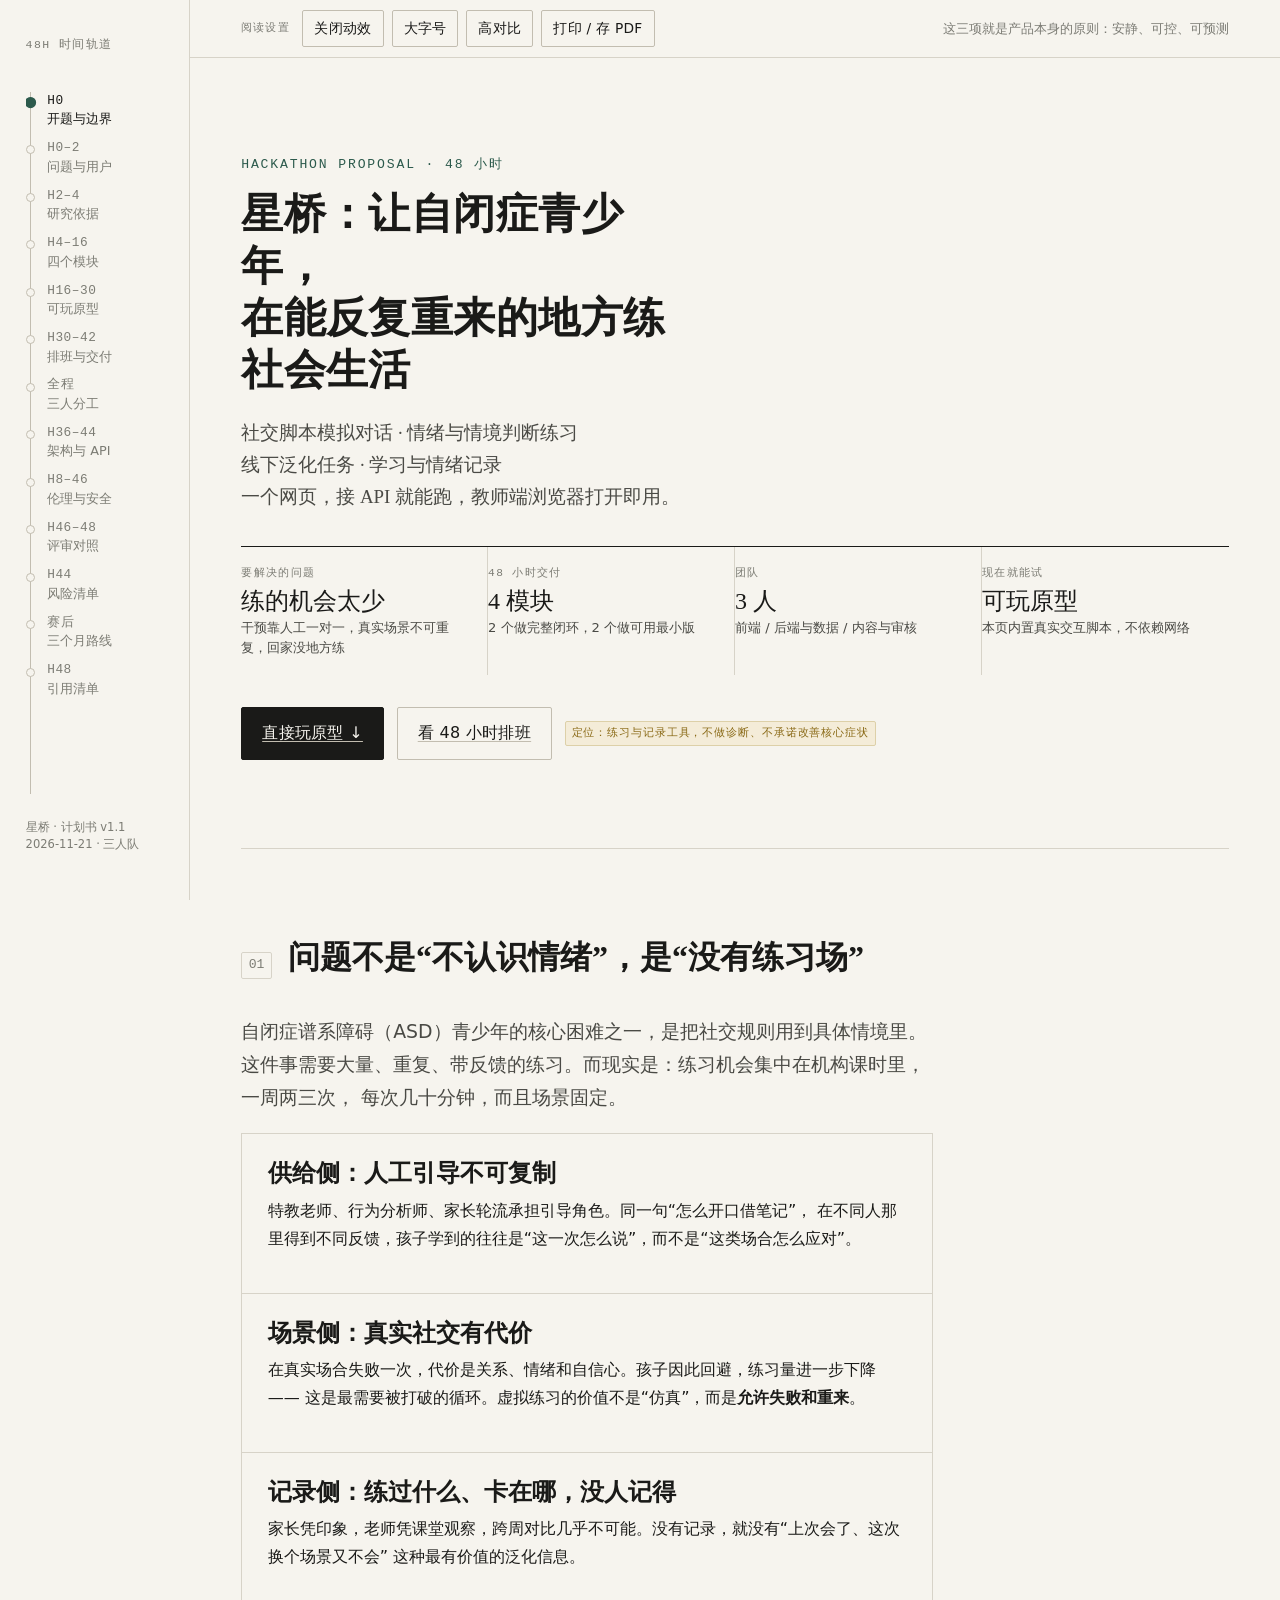
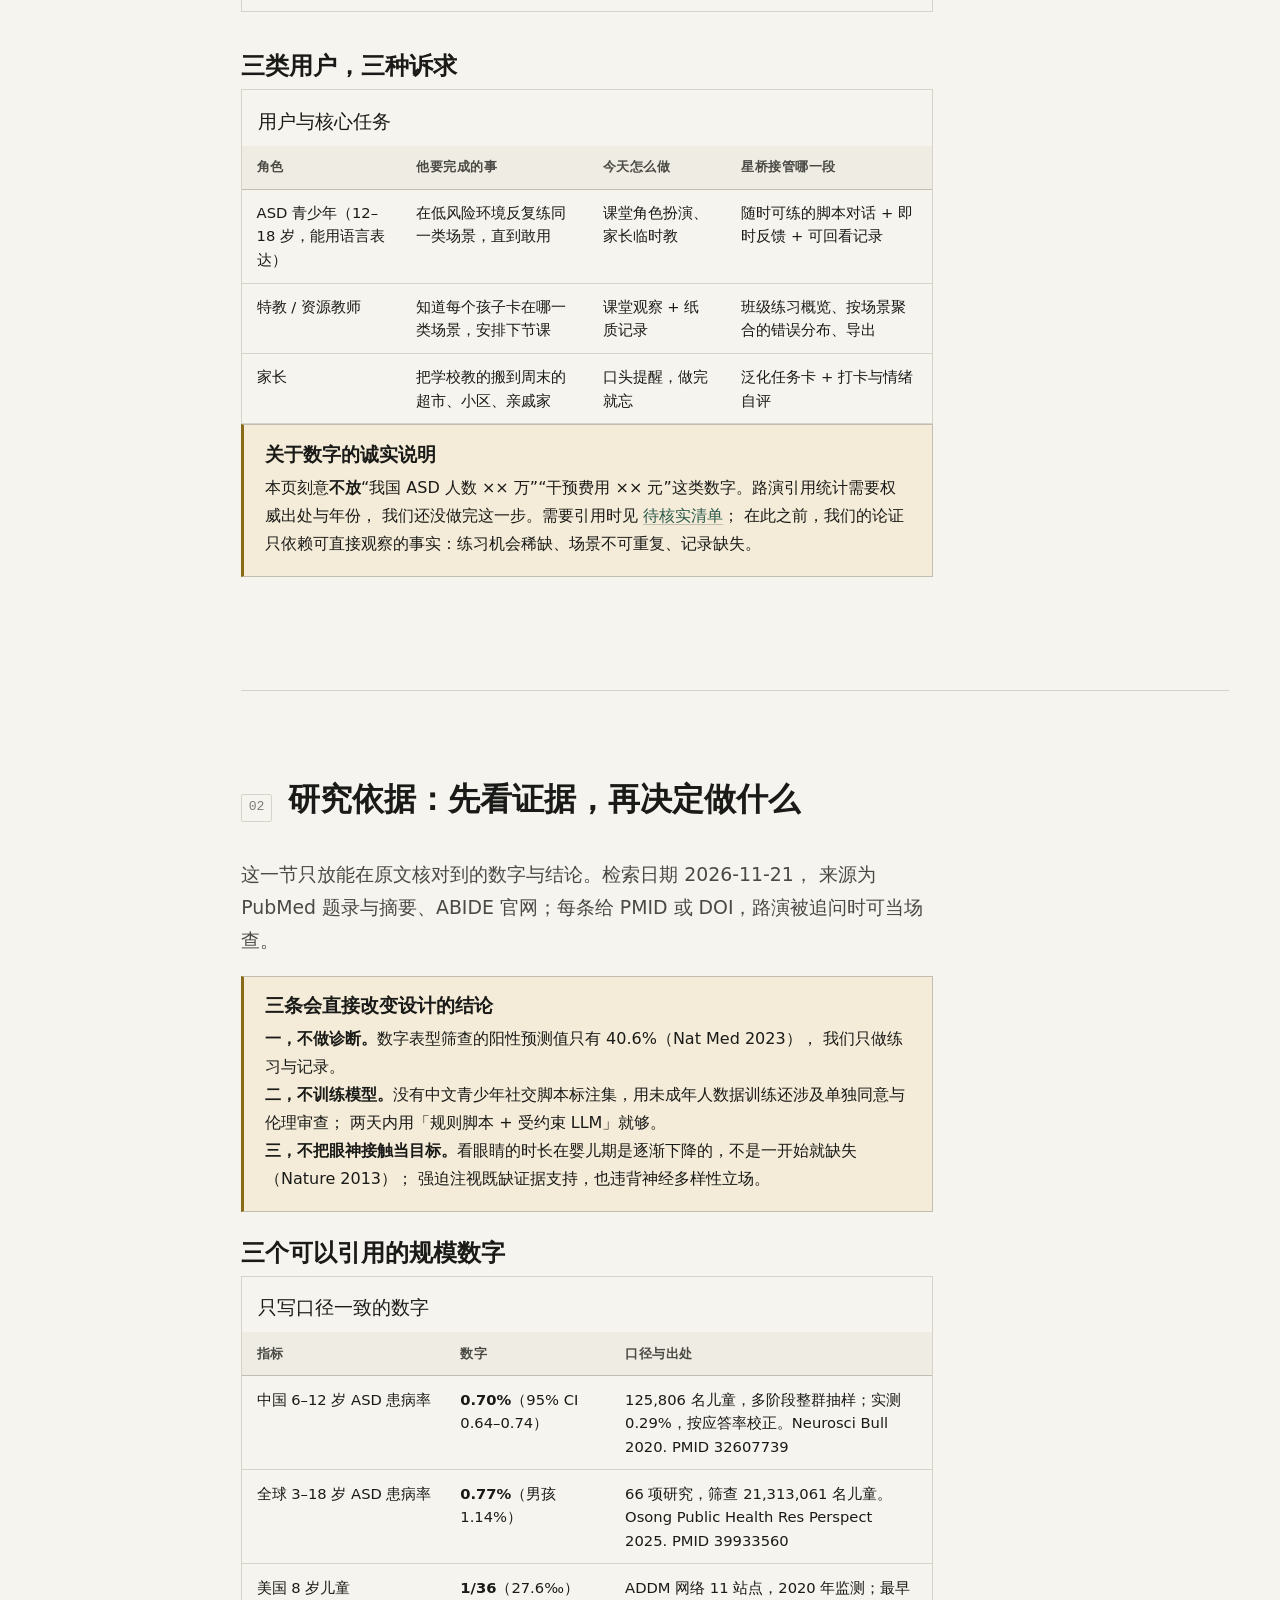
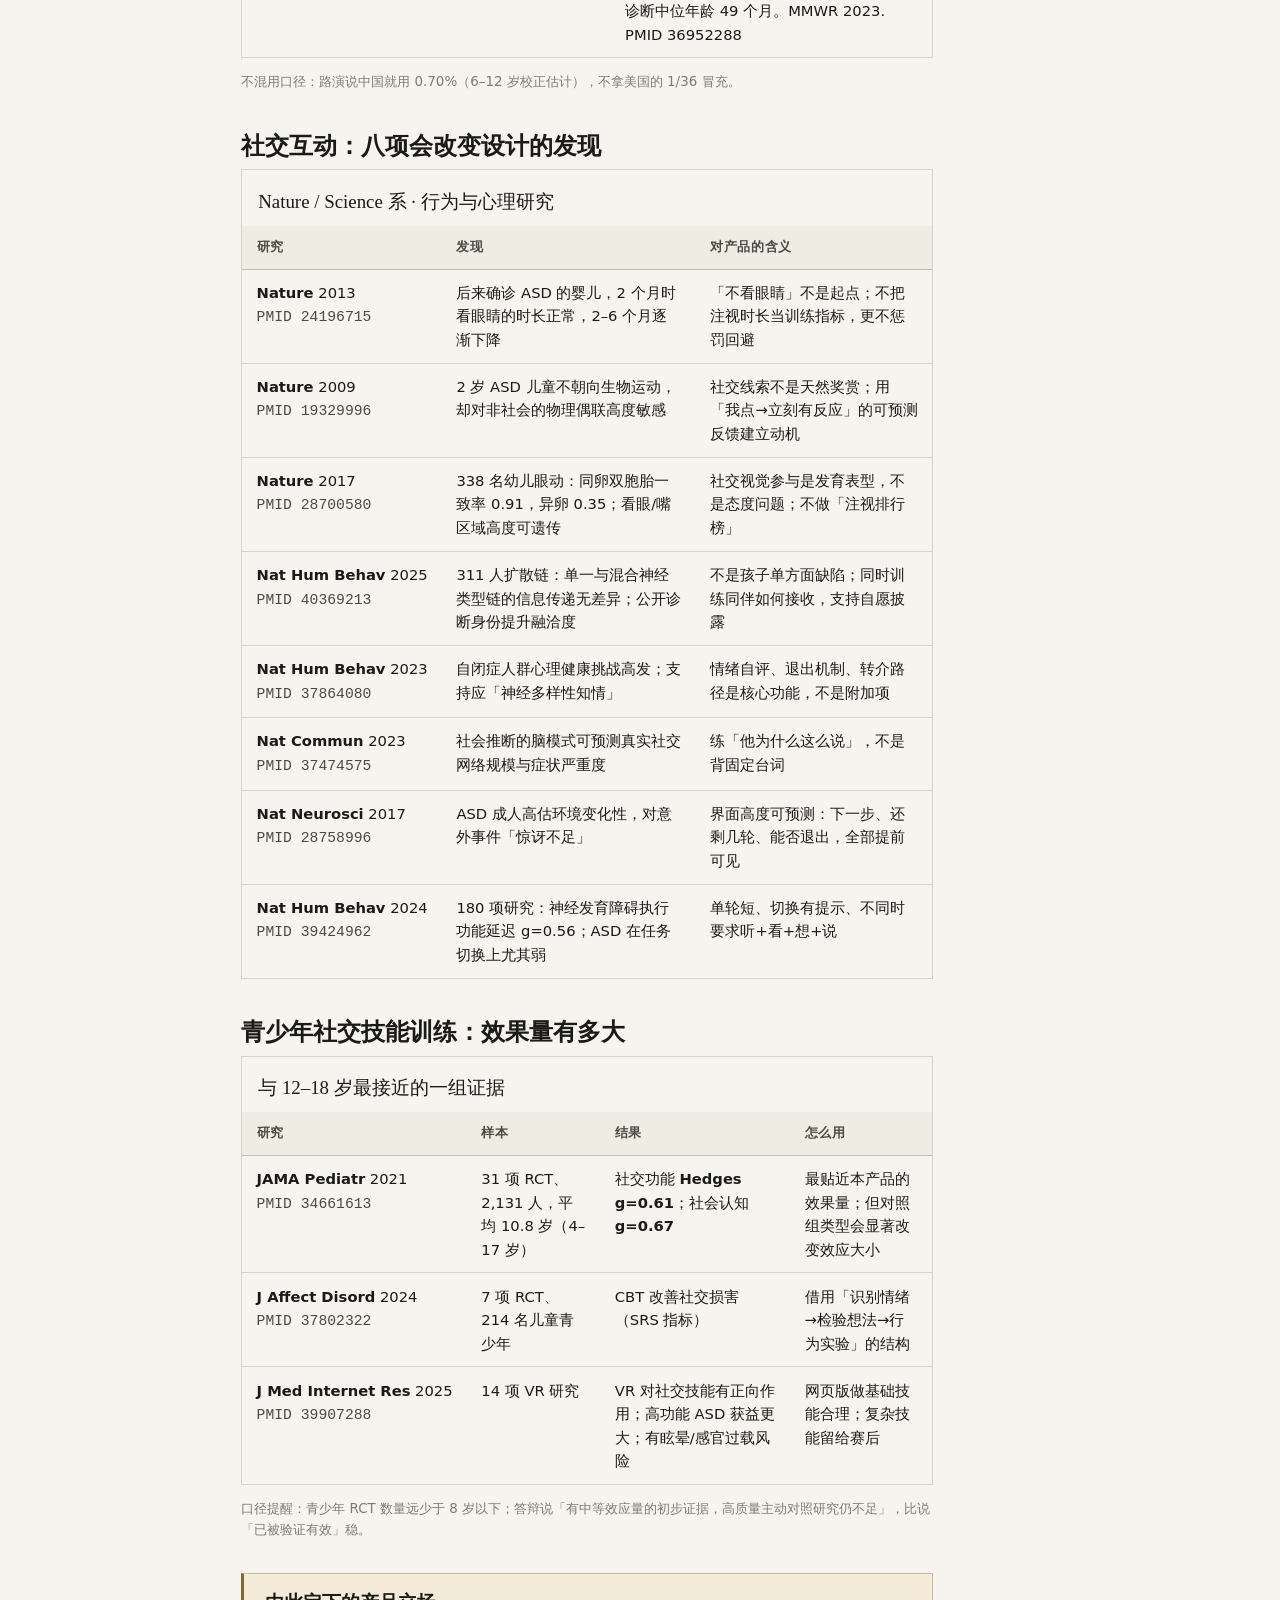
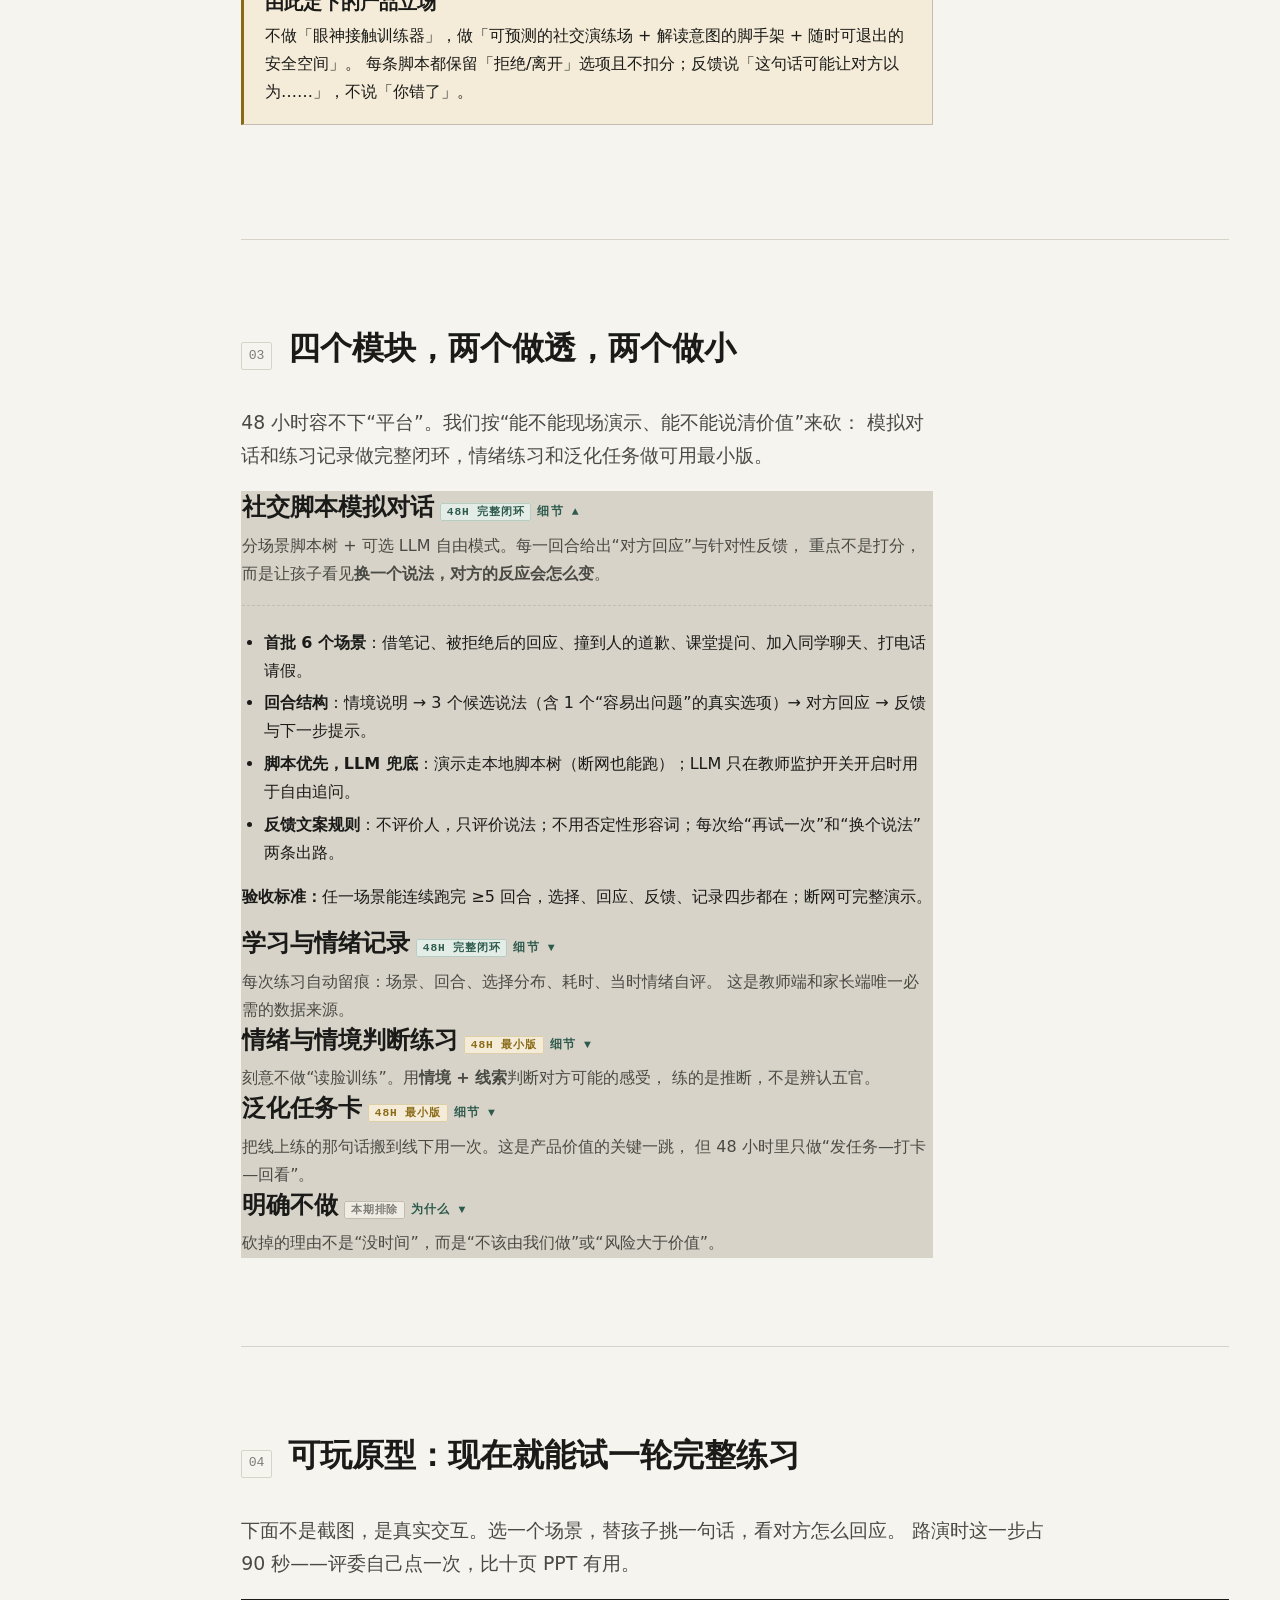
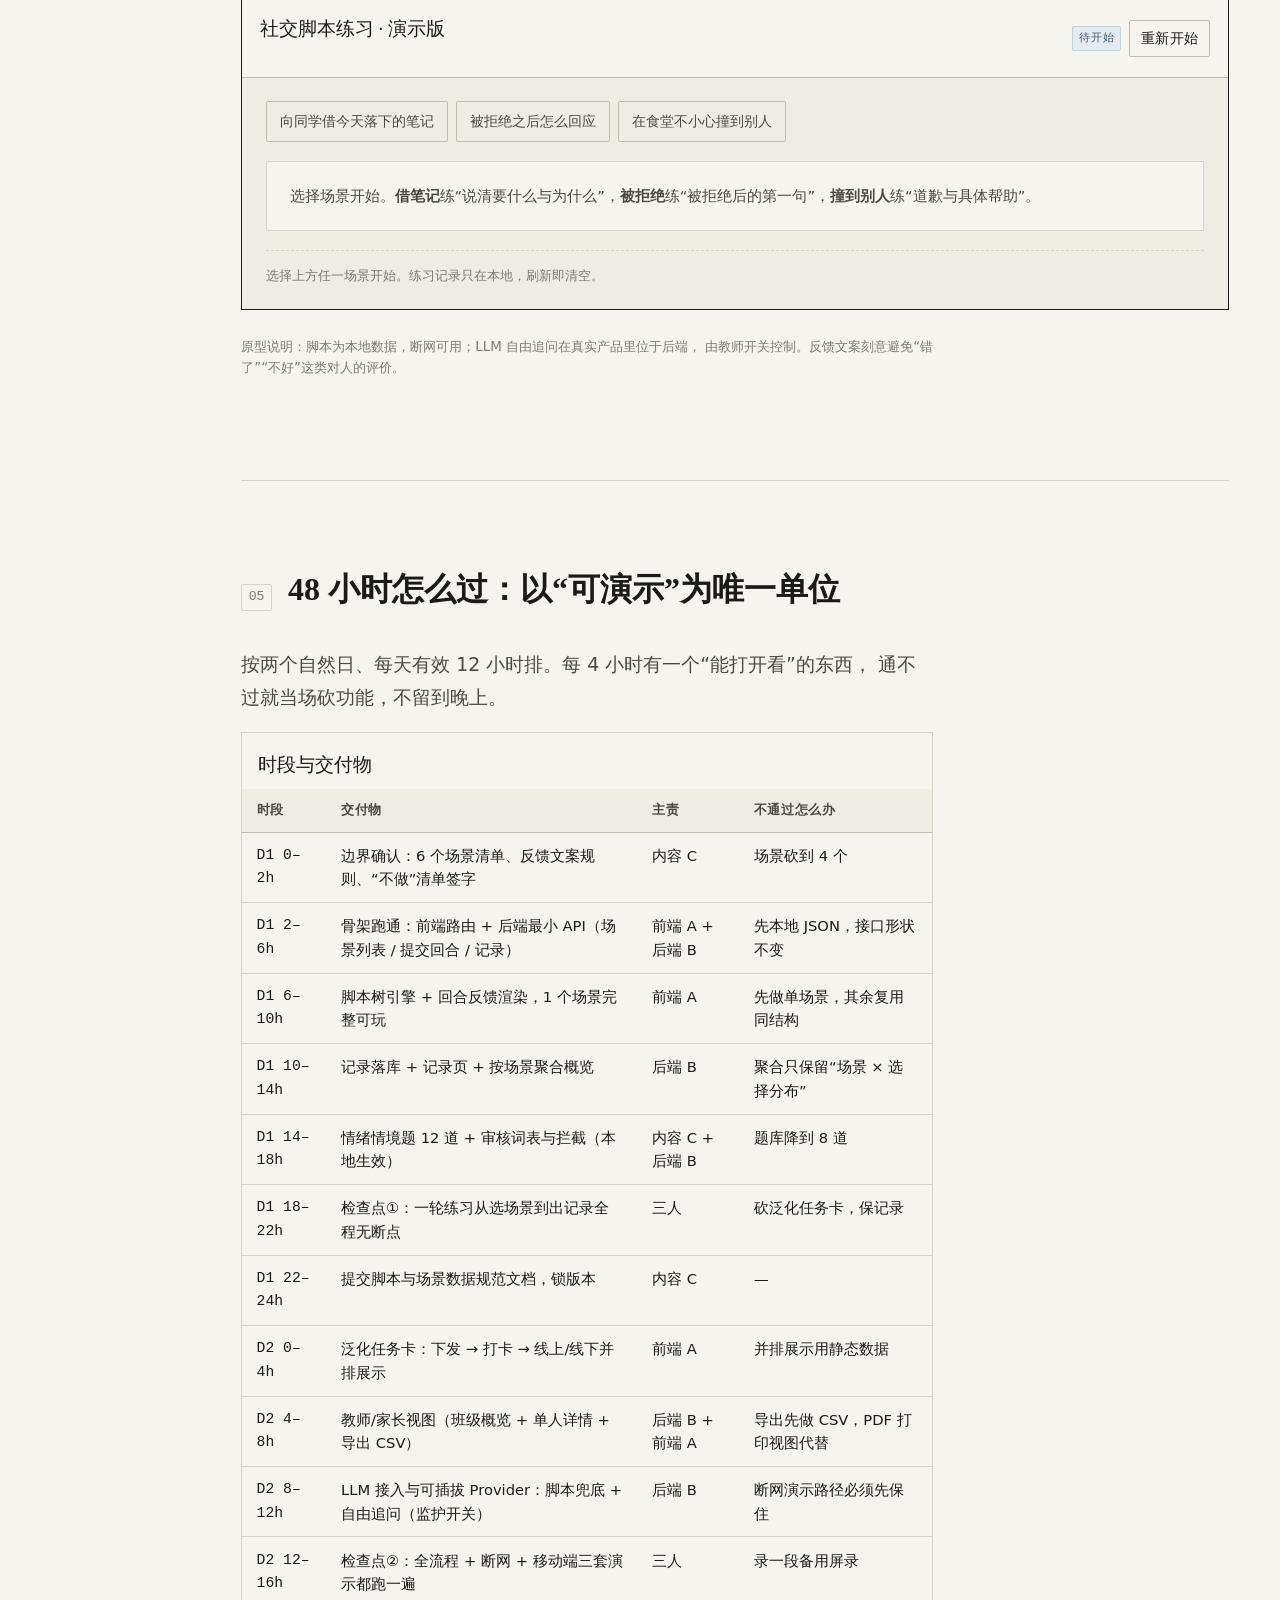
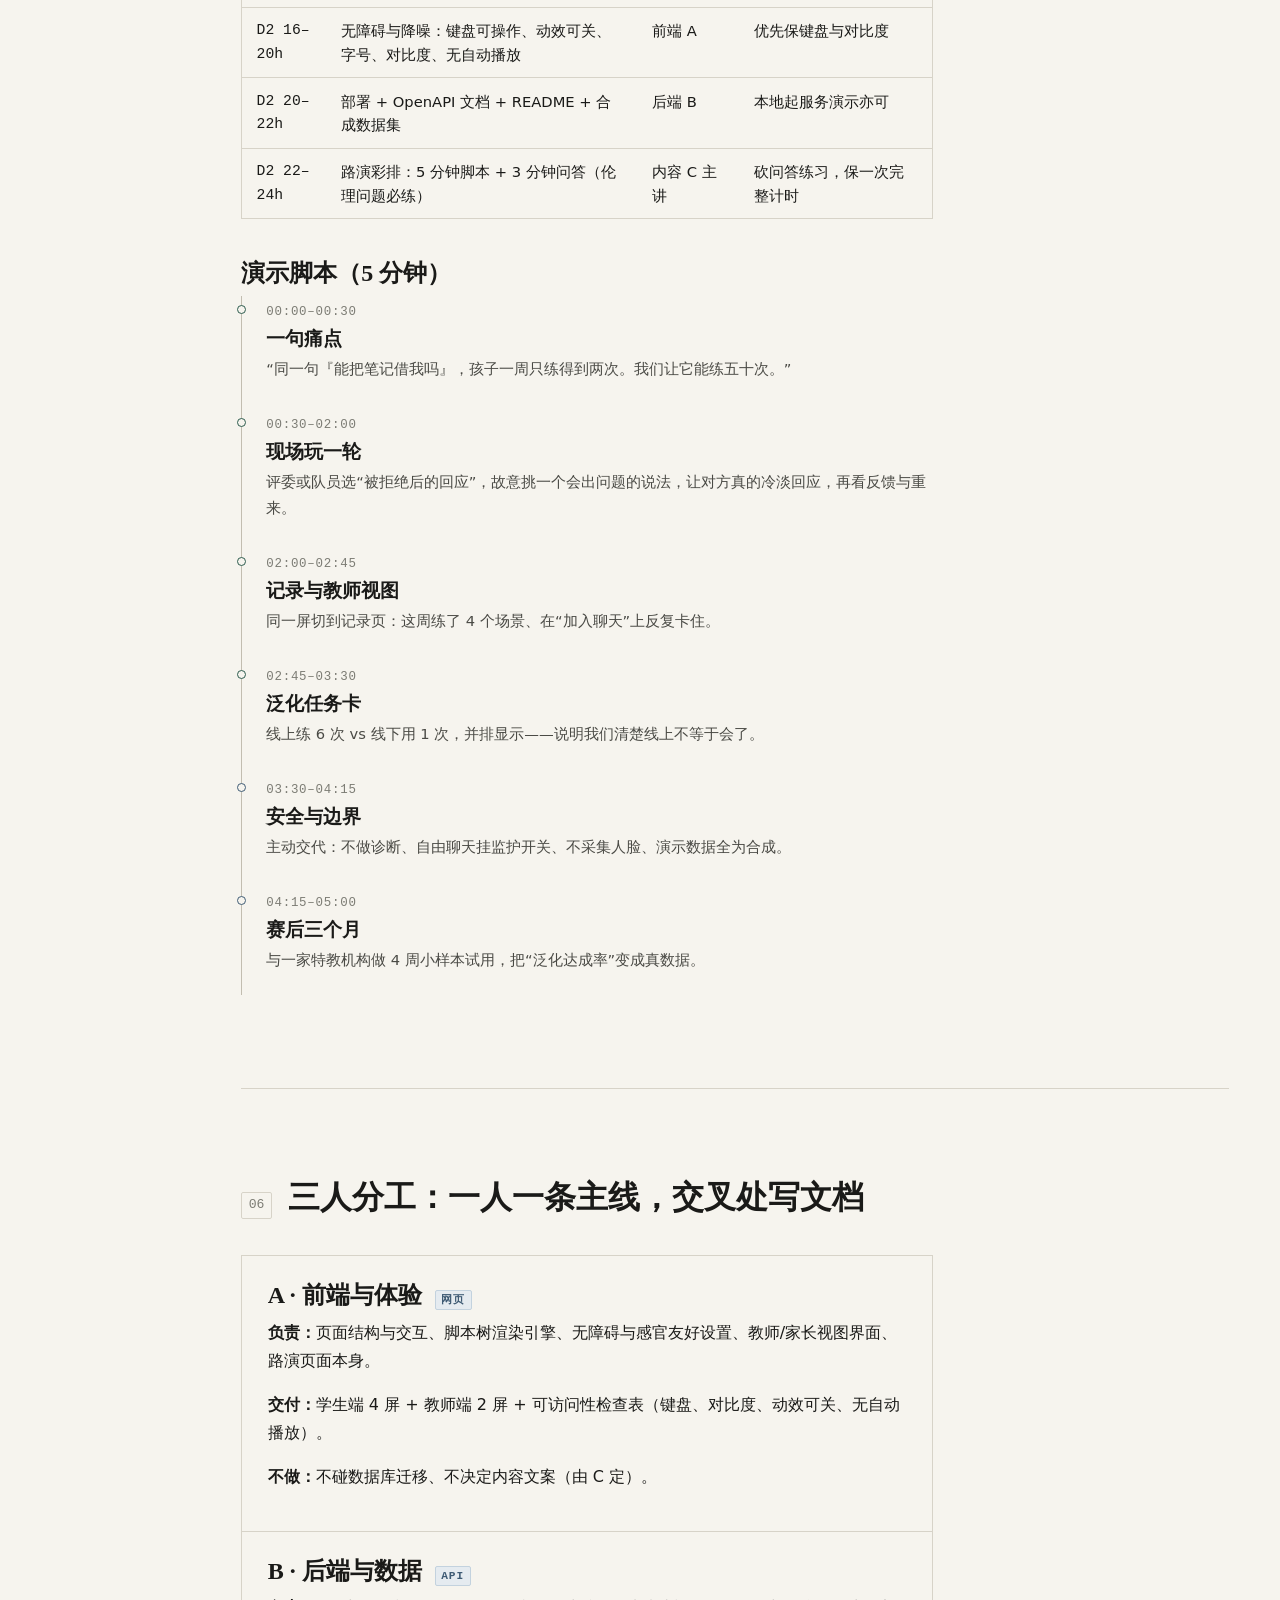
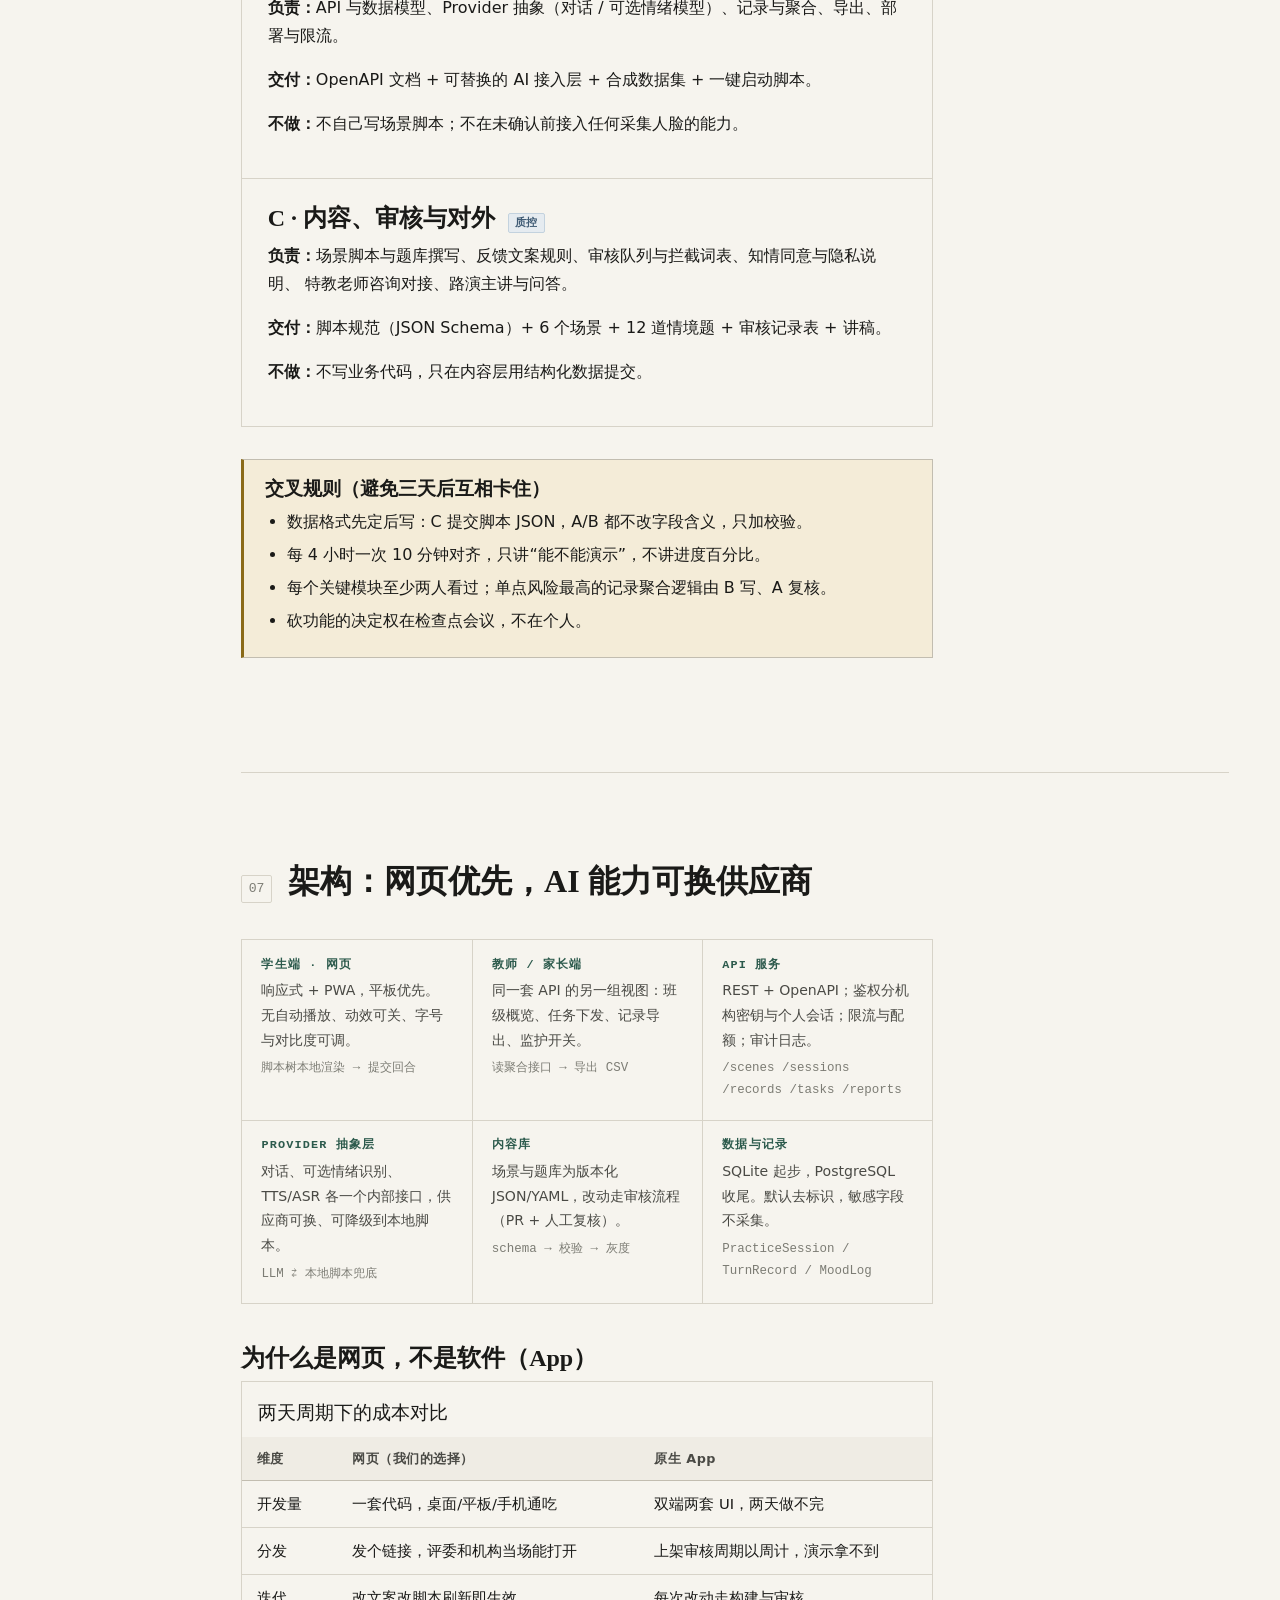
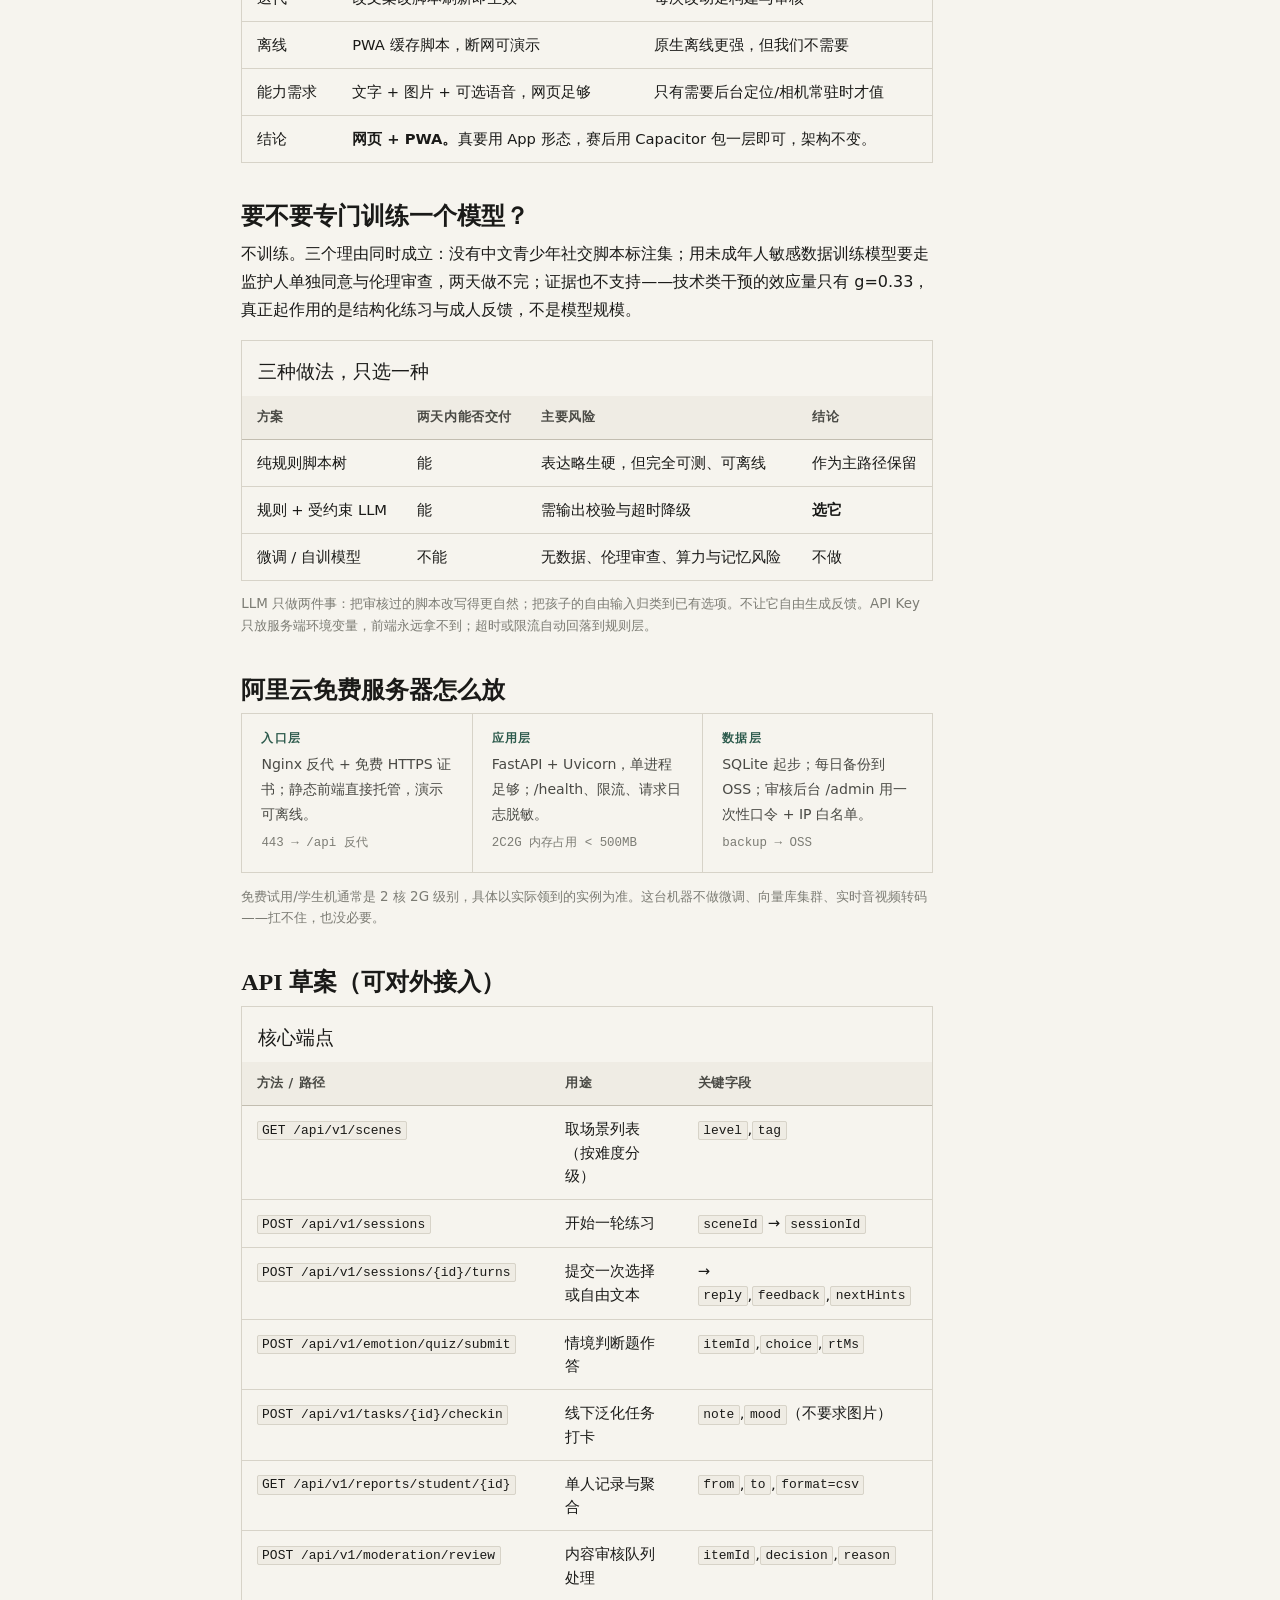
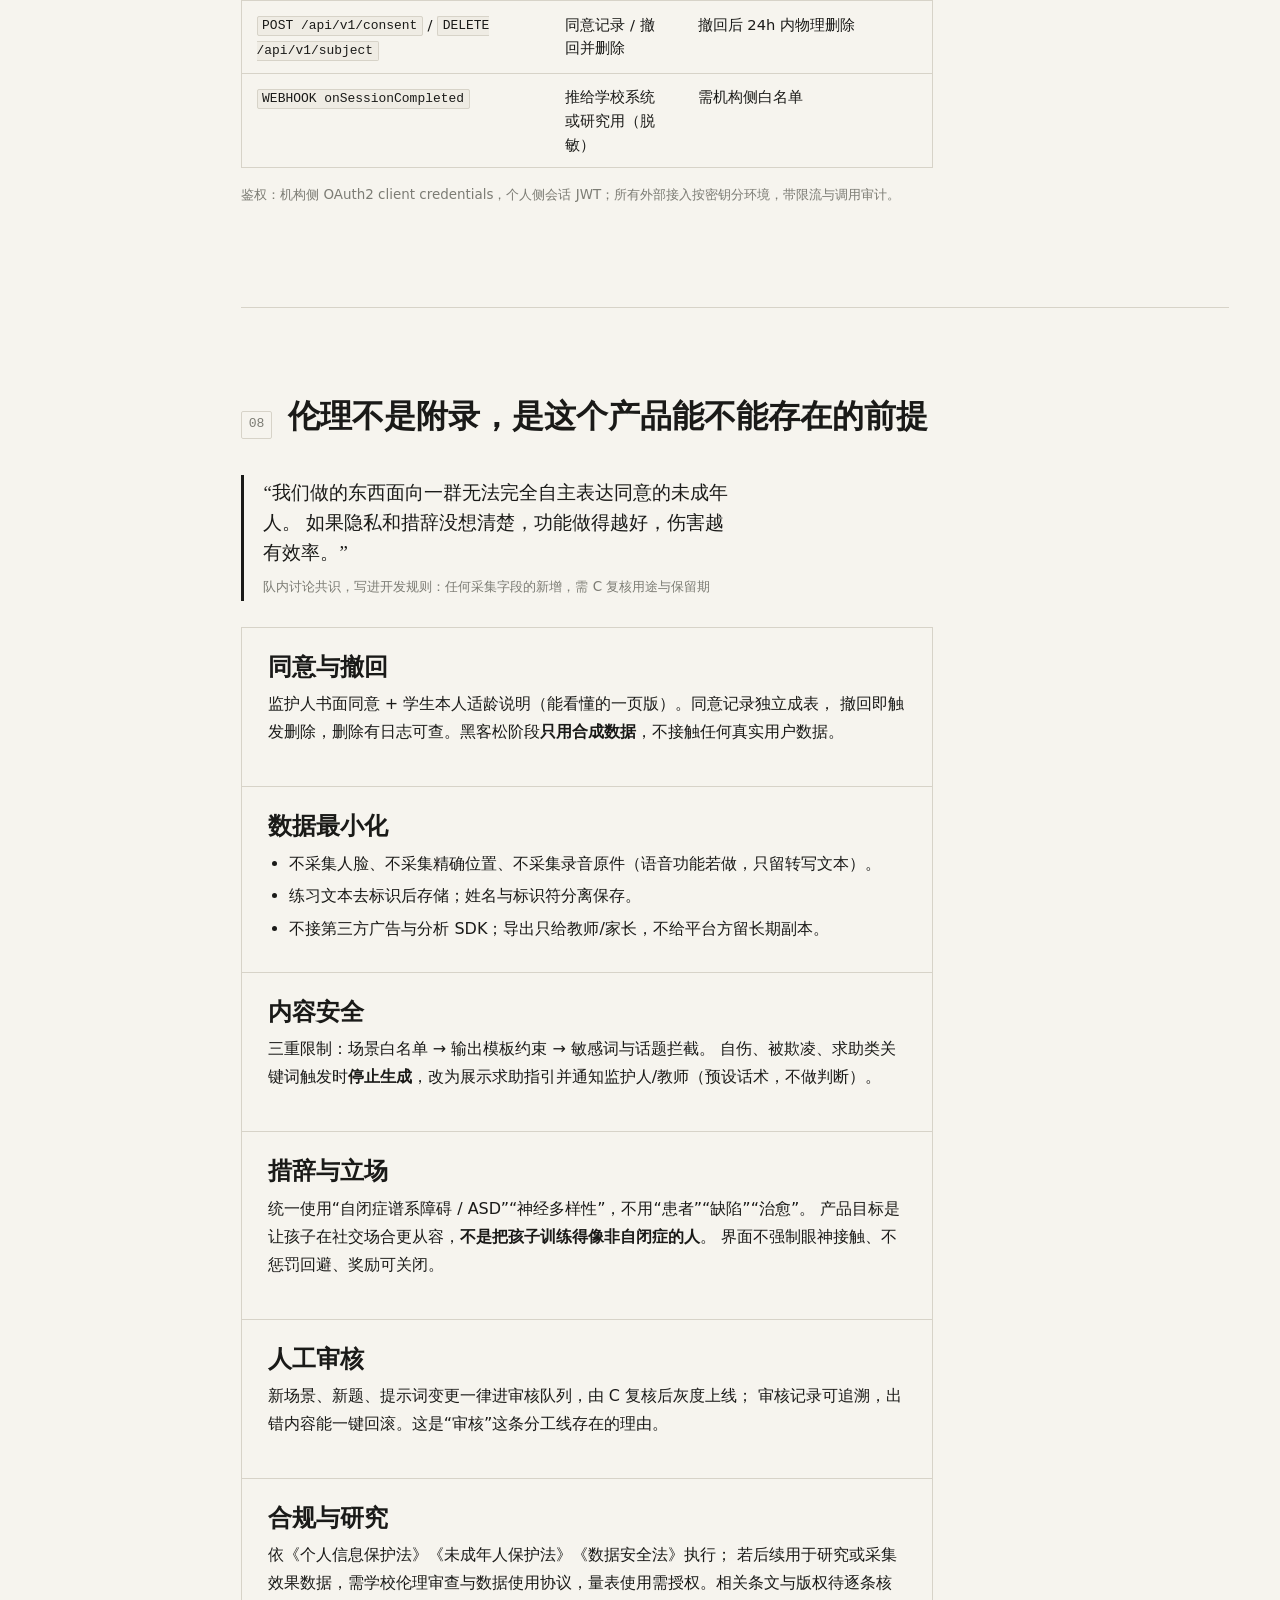
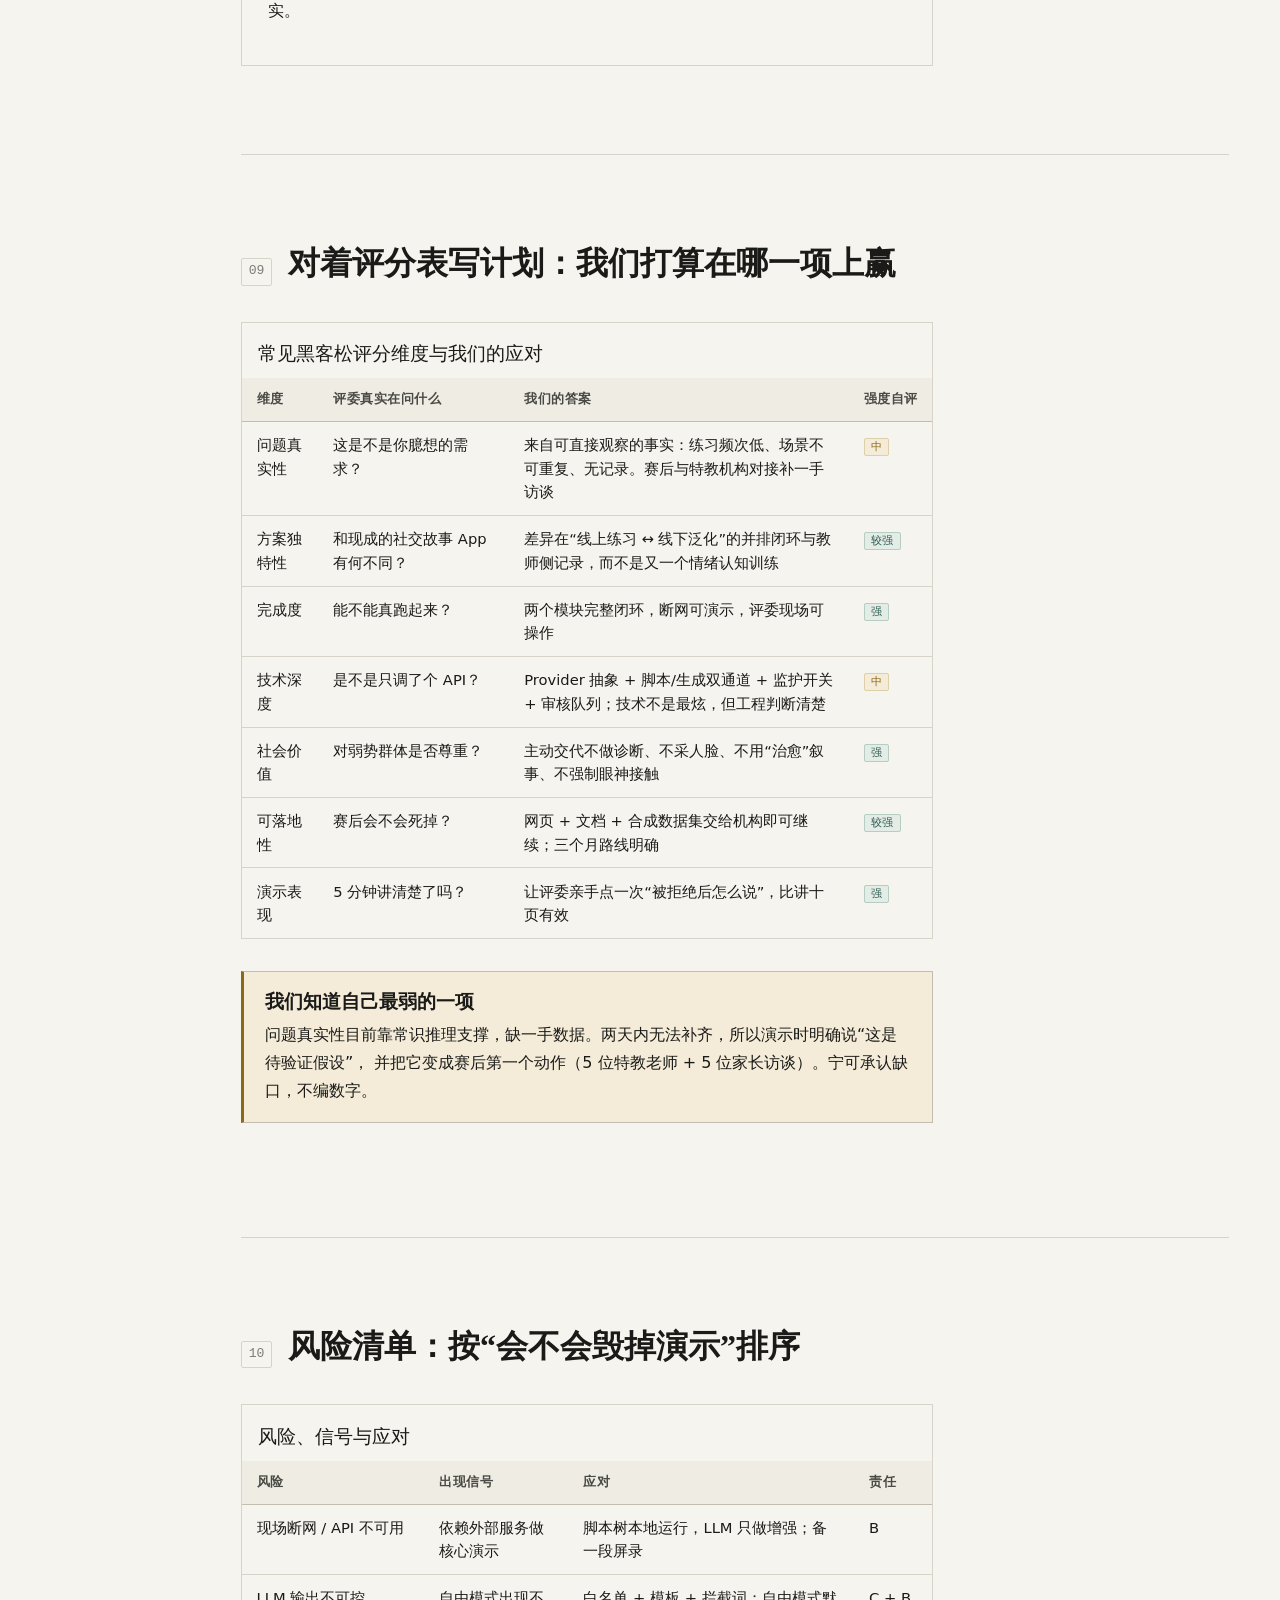
==== 星桥_黑客松计划书_20261121.html @ 1f362ad9 "星桥：黑客松计划书、文献底稿与 FastAPI 后端 - 单文件交互计划书与社交脚本原型 - FastAPI + SQLite：同意门禁、风险升级、级联删除、小样本抑制、签名 outbox - 17 " ====
<!DOCTYPE html>
<html lang="zh-CN">
<head>
<meta charset="utf-8">
<meta name="viewport" content="width=device-width, initial-scale=1">
<title>星桥 · 48 小时黑客松计划书与可玩原型</title>
<meta name="description" content="面向自闭症谱系青少年社会生活技能练习与记录平台：问题、方案、48 小时计划、分工、技术、伦理，以及可现场操作的社交脚本原型。">
<style>
/* ---------- 设计令牌：安静、可预测、低感官刺激（与产品理念一致） ---------- */
:root{
  --paper:#f6f4ee;
  --paper-2:#efece4;
  --ink:#1a1a18;
  --ink-2:#4a4a45;
  --ink-3:#7c7c74;
  --rule:#d7d3c8;
  --rule-2:#c2bdb0;
  --pine:#2c5a4c;
  --pine-soft:#e3ece7;
  --clay:#a8502a;
  --clay-soft:#f3e6dd;
  --slate:#3f5b74;
  --slate-soft:#e5ebf0;
  --amber:#8a6a17;
  --amber-soft:#f4ecd8;
  --serif:"Noto Serif SC","Songti SC","STSong","Source Han Serif SC",serif;
  --sans:"PingFang SC","Hiragino Sans GB","Microsoft YaHei","Noto Sans SC",system-ui,sans-serif;
  --mono:"SF Mono",ui-monospace,Menlo,Consolas,monospace;
  --step--1:.82rem;
  --step-0:1rem;
  --step-1:1.18rem;
  --step-2:1.5rem;
  --step-3:2rem;
  --step-4:2.6rem;
  --measure:68ch;
  --rail:190px;
  --ease:cubic-bezier(.2,.7,.2,1);
}
*,*::before,*::after{box-sizing:border-box}
html{-webkit-text-size-adjust:100%;scroll-behavior:smooth}
body{
  margin:0;background:var(--paper);color:var(--ink);
  font-family:var(--sans);font-size:var(--step-0);line-height:1.75;
  text-rendering:optimizeLegibility;
}
body.big{font-size:1.12rem}
body.hc{--paper:#fff;--paper-2:#f2f2f2;--ink:#000;--ink-2:#1f1f1f;--ink-3:#454545;--rule:#8d8d8d;--rule-2:#5c5c5c;--pine:#124a36;--clay:#8a3d16;--slate:#1d3c55}
body.no-motion *,body.no-motion *::before,body.no-motion *::after{
  animation:none!important;transition:none!important;scroll-behavior:auto!important}
@media (prefers-reduced-motion:reduce){
  *,*::before,*::after{animation:none!important;transition:none!important}
  html{scroll-behavior:auto}
}

/* ---------- 版式 ---------- */
h1,h2,h3,h4{font-family:var(--serif);font-weight:600;line-height:1.25;margin:0}
h1{font-size:clamp(2rem,4.4vw,var(--step-4));letter-spacing:.01em}
h2{font-size:var(--step-3);margin-bottom:.4em}
h3{font-size:var(--step-2);margin-bottom:.35em}
h4{font-size:var(--step-1);margin-bottom:.3em}
p{margin:0 0 1em}
a{color:var(--pine);text-decoration-color:var(--rule-2);text-underline-offset:.18em}
a:hover{text-decoration-color:currentColor}
:where(a,button,input,summary,[tabindex]):focus-visible{
  outline:2px solid var(--clay);outline-offset:3px;border-radius:2px}
code,kbd{font-family:var(--mono);font-size:.88em;background:var(--paper-2);
  padding:.1em .35em;border:1px solid var(--rule);border-radius:2px}
ul,ol{padding-left:1.35em;margin:0 0 1em}
li{margin:.3em 0}
small{font-size:var(--step--1);color:var(--ink-2)}
.kicker{font-family:var(--mono);font-size:var(--step--1);letter-spacing:.14em;
  text-transform:uppercase;color:var(--pine);margin:0 0 .9em}
.lede{font-size:var(--step-1);color:var(--ink-2);max-width:var(--measure)}
.num{font-family:var(--mono);font-variant-numeric:tabular-nums}

/* ---------- 骨架：左侧 48h 轨道 + 主内容 ---------- */
.shell{display:grid;grid-template-columns:var(--rail) minmax(0,1fr);
  align-items:start;max-width:1320px;margin:0 auto;min-width:0}
.rail{position:sticky;top:0;height:100vh;padding:2.2rem 1.4rem 2.2rem 1.6rem;
  border-right:1px solid var(--rule);display:flex;flex-direction:column;gap:1rem;
  background:linear-gradient(var(--paper),var(--paper))}
.rail .rail-head{font-family:var(--mono);font-size:.72rem;letter-spacing:.12em;
  color:var(--ink-3);text-transform:uppercase}
.track{list-style:none;margin:0;padding:0;position:relative;flex:1;overflow-y:auto}
.track::before{content:"";position:absolute;left:4px;top:.55em;bottom:.55em;
  width:1px;background:var(--rule-2)}
.track li{position:relative;padding:.1rem 0 .1rem 1.35rem;margin:.45rem 0;
  font-size:.8rem;line-height:1.45;color:var(--ink-3);cursor:pointer;
  transition:color .25s var(--ease)}
.track li::before{content:"";position:absolute;left:0;top:.62em;width:9px;height:9px;
  border:1px solid var(--rule-2);background:var(--paper);border-radius:50%;
  transition:background .25s var(--ease),border-color .25s var(--ease),transform .25s var(--ease)}
.track li .t{font-family:var(--mono);display:block;letter-spacing:.04em}
.track li .l{display:block}
.track li:hover{color:var(--ink-2)}
.track li[aria-current="true"]{color:var(--ink)}
.track li[aria-current="true"]::before{background:var(--pine);border-color:var(--pine);
  transform:scale(1.25)}
.rail .rail-foot{font-size:.72rem;color:var(--ink-3);line-height:1.5}
main{padding:0 clamp(1.2rem,4vw,3.6rem) 6rem;min-width:0}

/* ---------- 区块 ---------- */
section{padding:clamp(3rem,7vw,5.5rem) 0;border-bottom:1px solid var(--rule);scroll-margin-top:1rem}
section:last-of-type{border-bottom:0}
.wrap{max-width:var(--measure)}
.wide{max-width:none}
.sec-head{display:flex;align-items:baseline;gap:1rem;margin-bottom:1.6rem;flex-wrap:wrap}
.sec-head .idx{font-family:var(--mono);font-size:var(--step--1);color:var(--ink-3);
  border:1px solid var(--rule);padding:.1em .5em;border-radius:2px}

/* ---------- 首屏 ---------- */
.hero{padding-top:clamp(3.4rem,8vw,6rem);border-bottom:1px solid var(--rule)}
.hero h1{max-width:22ch;margin-bottom:.5em}
.hero .sub{font-family:var(--serif);font-size:var(--step-1);color:var(--ink-2);
  max-width:52ch;margin-bottom:2rem;line-height:1.7}
.facts{display:grid;grid-template-columns:repeat(auto-fit,minmax(170px,1fr));
  gap:0;border-top:1px solid var(--ink);margin-bottom:2rem}
.facts div{padding:1.1rem 1.2rem 1.1rem 0;border-right:1px solid var(--rule)}
.facts div:last-child{border-right:0}
.facts .k{font-family:var(--mono);font-size:.7rem;letter-spacing:.12em;
  text-transform:uppercase;color:var(--ink-3);display:block;margin-bottom:.35em}
.facts .v{font-family:var(--serif);font-size:var(--step-2);line-height:1.1;display:block}
.facts .n{font-size:.82rem;color:var(--ink-2);display:block;margin-top:.3em;line-height:1.5}
.cta-row{display:flex;gap:.8rem;flex-wrap:wrap;align-items:center}

/* ---------- 控件 ---------- */
button{font:inherit;cursor:pointer}
.btn{background:var(--ink);color:var(--paper);border:1px solid var(--ink);
  padding:.72em 1.25em;border-radius:2px;letter-spacing:.02em;
  transition:background .2s var(--ease),transform .2s var(--ease)}
.btn:hover{background:#000}
.btn:active{transform:translateY(1px)}
.btn-ghost{background:transparent;color:var(--ink);border:1px solid var(--rule-2)}
.btn-ghost:hover{background:var(--paper-2)}
.btn-sm{padding:.42em .8em;font-size:.86rem}
.chip{font-family:var(--mono);font-size:.7rem;letter-spacing:.08em;text-transform:uppercase;
  border:1px solid var(--rule-2);padding:.18em .5em;border-radius:2px;color:var(--ink-2);
  white-space:nowrap}
.chip.go{background:var(--pine-soft);border-color:#b6cdc2;color:var(--pine)}
.chip.cond{background:var(--amber-soft);border-color:#ddd0a8;color:var(--amber)}
.chip.no{background:var(--paper-2);color:var(--ink-3)}
.chip.demo{background:var(--slate-soft);border-color:#c3d2de;color:var(--slate)}

/* ---------- 工具条（无障碍开关，真生效） ---------- */
.toolbar{position:sticky;top:0;z-index:20;display:flex;gap:.5rem;align-items:center;
  flex-wrap:wrap;padding:.6rem clamp(1.2rem,4vw,3.6rem);
  background:rgba(246,244,238,.94);backdrop-filter:blur(6px);
  border-bottom:1px solid var(--rule);margin:0 calc(-1*clamp(1.2rem,4vw,3.6rem))}
.toolbar span.lbl{font-family:var(--mono);font-size:.7rem;letter-spacing:.1em;
  text-transform:uppercase;color:var(--ink-3);margin-right:.3rem}
.toolbar button[aria-pressed="true"]{background:var(--pine);color:#fff;border-color:var(--pine)}

/* ---------- 卡片与列表 ---------- */
.stack{display:grid;gap:1px;background:var(--rule);border:1px solid var(--rule)}
.stack>article{background:var(--paper);padding:1.5rem 1.6rem}
.stack>article>h3{display:flex;gap:.8rem;align-items:baseline;flex-wrap:wrap}
.disclose summary{cursor:pointer;list-style:none}
.disclose summary::-webkit-details-marker{display:none}
.disclose summary .more{font-family:var(--mono);font-size:.72rem;letter-spacing:.1em;
  text-transform:uppercase;color:var(--pine)}
.disclose[open] summary .more::after{content:" ▲"}
.disclose summary .more::after{content:" ▼"}
.disclose .body{margin-top:1.1rem;padding-top:1.1rem;border-top:1px dashed var(--rule-2)}

/* ---------- 表格 ---------- */
.tbl-scroll{overflow-x:auto;border:1px solid var(--rule);background:var(--paper)}
table{border-collapse:collapse;width:100%;font-size:.92rem;min-width:520px}
caption{text-align:left;padding:.9rem 1rem .5rem;font-family:var(--serif);
  font-size:var(--step-1);color:var(--ink)}
th,td{padding:.7rem .9rem;border-bottom:1px solid var(--rule);vertical-align:top;
  text-align:left;line-height:1.6}
thead th{background:var(--paper-2);font-weight:600;font-size:.8rem;letter-spacing:.04em;
  color:var(--ink-2);border-bottom:1px solid var(--rule-2);white-space:nowrap}
tbody tr:last-child td{border-bottom:0}
tbody tr:hover{background:#fbfaf6}
td .num{color:var(--ink-2)}
.tbl-evidence td:first-child{white-space:nowrap}
.tbl-evidence td .num{white-space:nowrap}

/* ---------- 时间线 ---------- */
.tl{list-style:none;margin:0;padding:0;border-left:1px solid var(--rule-2)}
.tl>li{padding:0 0 1.4rem 1.5rem;position:relative}
.tl>li::before{content:"";position:absolute;left:-5px;top:.55em;width:9px;height:9px;
  background:var(--paper);border:1px solid var(--rule-2);border-radius:50%}
.tl>li[data-day="1"]::before{border-color:var(--pine)}
.tl>li[data-day="2"]::before{border-color:var(--slate)}
.tl .when{font-family:var(--mono);font-size:.78rem;letter-spacing:.06em;color:var(--ink-3)}
.tl h4{margin:.15em 0 .3em}
.tl p{margin:0;font-size:.92rem;color:var(--ink-2)}
.tl .who{display:inline-flex;gap:.4rem;margin-top:.4rem;flex-wrap:wrap}

/* ---------- 原型 ---------- */
.proto{border:1px solid var(--ink);background:var(--paper-2)}
.proto-bar{display:flex;justify-content:space-between;align-items:center;gap:1rem;
  padding:.8rem 1.1rem;border-bottom:1px solid var(--rule-2);background:var(--paper);
  flex-wrap:wrap}
.proto-bar .name{font-family:var(--serif);font-size:var(--step-1)}
.proto-body{padding:1.4rem 1.5rem;display:grid;gap:1.2rem}
.scenes{display:flex;gap:.5rem;flex-wrap:wrap}
.scene-btn{background:transparent;border:1px solid var(--rule-2);padding:.5em .9em;
  border-radius:2px;font-size:.9rem;color:var(--ink-2)}
.scene-btn[aria-pressed="true"]{background:var(--ink);color:var(--paper);border-color:var(--ink)}
.stage{background:var(--paper);border:1px solid var(--rule);padding:1.3rem 1.4rem}
.stage .scene-desc{font-size:.92rem;color:var(--ink-2);margin-bottom:1rem;
  padding-bottom:.9rem;border-bottom:1px dashed var(--rule)}
.line{display:grid;grid-template-columns:auto 1fr;gap:.8rem;margin:0 0 1rem;align-items:start}
.line .who{font-family:var(--mono);font-size:.72rem;letter-spacing:.08em;text-transform:uppercase;
  padding-top:.35em;color:var(--ink-3);min-width:3.4em}
.line .say{background:var(--paper-2);border:1px solid var(--rule);padding:.7rem .9rem;
  border-radius:2px;max-width:52ch}
.line.them .say{background:var(--slate-soft);border-color:#cdd9e3}
.opts{display:grid;gap:.6rem;margin-top:.4rem}
.opt{text-align:left;background:var(--paper);border:1px solid var(--rule-2);
  padding:.7rem .9rem;border-radius:2px;transition:border-color .2s var(--ease),background .2s var(--ease)}
.opt:hover:not(:disabled){border-color:var(--ink);background:#fbfaf6}
.opt:disabled{opacity:.42;cursor:default}
.opt.picked{opacity:1;border-color:var(--ink);border-left:3px solid var(--pine);
  background:var(--paper)}
.opt.picked .tag::after{content:" · 你选的"}
.opt .tag{font-family:var(--mono);font-size:.7rem;letter-spacing:.08em;color:var(--ink-3);
  display:block;margin-bottom:.25em}
.feedback{border-left:3px solid var(--pine);background:var(--pine-soft);
  padding:.9rem 1.1rem;font-size:.94rem}
.feedback.warn{border-left-color:var(--clay);background:var(--clay-soft)}
.tally{display:flex;gap:1.4rem;flex-wrap:wrap;font-size:.86rem;color:var(--ink-2);
  border-top:1px dashed var(--rule);padding-top:.9rem}
.tally b{font-family:var(--mono);font-size:1.05rem;color:var(--ink);display:block}
.note{font-size:.84rem;color:var(--ink-3);line-height:1.6}

/* ---------- 架构图 ---------- */
.arch{display:grid;gap:1px;background:var(--rule);border:1px solid var(--rule);
  grid-template-columns:repeat(auto-fit,minmax(210px,1fr))}
.arch div{background:var(--paper);padding:1.1rem 1.2rem}
.arch div h4{font-family:var(--mono);font-size:.74rem;letter-spacing:.1em;
  text-transform:uppercase;color:var(--pine);margin-bottom:.5em}
.arch div p{margin:0;font-size:.88rem;color:var(--ink-2)}
.arch div .flow{font-family:var(--mono);font-size:.78rem;color:var(--ink-3);margin-top:.5em}

/* ---------- 引用块 / 诚实标注 ---------- */
.callout{border:1px solid var(--rule-2);border-left:3px solid var(--amber);
  background:var(--amber-soft);padding:1.1rem 1.3rem;margin:0 0 1.6rem}
.callout h4{margin-bottom:.4em}
.callout p:last-child{margin-bottom:0}
.quote{font-family:var(--serif);font-size:var(--step-1);line-height:1.6;
  border-left:3px solid var(--ink);padding:.2rem 0 .2rem 1.2rem;margin:0 0 1.6rem;max-width:52ch}
.quote cite{display:block;font-family:var(--sans);font-size:.84rem;color:var(--ink-3);
  font-style:normal;margin-top:.6em}

/* ---------- 页脚 ---------- */
footer{padding:3rem 0 0;border-top:1px solid var(--ink);display:grid;gap:1.4rem;
  grid-template-columns:repeat(auto-fit,minmax(200px,1fr))}
footer .col p{font-size:.86rem;color:var(--ink-2);margin:0}
footer .col .h{font-family:var(--mono);font-size:.7rem;letter-spacing:.12em;
  text-transform:uppercase;color:var(--ink-3);margin-bottom:.5em}

/* ---------- 滚动入场（可关） ---------- */
@keyframes rise{from{opacity:0;transform:translateY(14px)}to{opacity:1;transform:none}}
.reveal{animation:rise .5s var(--ease) both}

/* ---------- 响应式：窄屏重排优先级，不是等比缩小 ---------- */
@media (max-width:760px){
  .hero h1 br{display:none}
  .hero h1{max-width:16ch}
}
@media (max-width:900px){
  .shell{grid-template-columns:minmax(0,1fr)}
  .rail{position:static;height:auto;border-right:0;border-bottom:1px solid var(--rule);
    padding:1.2rem clamp(1.2rem,4vw,3.6rem);min-width:0}
  .track{display:flex;gap:.4rem;overflow-x:auto;padding-bottom:.4rem;flex:none;min-width:0}
  .track::before{display:none}
  .track li{padding:.3rem .7rem;border:1px solid var(--rule);border-radius:2px;
    margin:0;font-size:.76rem;flex:0 0 auto}
  .track li::before{display:none}
  .track li .t{display:inline;margin-right:.4em}
  .rail .rail-foot{display:none}
  main{padding-top:0}
  .facts div{border-right:0;border-bottom:1px solid var(--rule);padding-right:0}
  .toolbar .note{display:none}
  .proto-body,.stage{padding:1rem 1.1rem}
  .arch{grid-template-columns:minmax(0,1fr)}
  .line{grid-template-columns:1fr}
  .line .who{padding-top:0}
}
@media print{
  :root{--paper:#fff}
  body{font-size:10.5pt;line-height:1.55}
  .rail,.toolbar,.cta-row,.scenes,.opts,.proto-bar .btns{display:none!important}
  .shell{grid-template-columns:1fr;max-width:none}
  main{padding:0}
  section{padding:1.2rem 0;border-bottom:1px solid #ccc;break-inside:avoid}
  .proto{border-color:#333}
  .stage,.line .say{background:#fff}
  a{color:#000;text-decoration:none}
  .disclose{break-inside:avoid}
  .disclose[open] summary{display:none}
  .tbl-scroll{overflow:visible;border:0}
  table{min-width:0;font-size:9pt}
  th,td{padding:.35rem .45rem}
}
</style>
</head>
<body>
<div class="shell">

  <!-- 左侧：48 小时轨道，兼作章节导航 -->
  <nav class="rail" aria-label="48 小时计划与章节导航">
    <p class="rail-head">48h 时间轨道</p>
    <ol class="track" id="track">
      <li data-target="hero"><span class="t">H0</span><span class="l">开题与边界</span></li>
      <li data-target="problem"><span class="t">H0–2</span><span class="l">问题与用户</span></li>
      <li data-target="evidence"><span class="t">H2–4</span><span class="l">研究依据</span></li>
      <li data-target="product"><span class="t">H4–16</span><span class="l">四个模块</span></li>
      <li data-target="proto"><span class="t">H16–30</span><span class="l">可玩原型</span></li>
      <li data-target="plan"><span class="t">H30–42</span><span class="l">排班与交付</span></li>
      <li data-target="team"><span class="t">全程</span><span class="l">三人分工</span></li>
      <li data-target="tech"><span class="t">H36–44</span><span class="l">架构与 API</span></li>
      <li data-target="ethics"><span class="t">H8–46</span><span class="l">伦理与安全</span></li>
      <li data-target="judging"><span class="t">H46–48</span><span class="l">评审对照</span></li>
      <li data-target="risk"><span class="t">H44</span><span class="l">风险清单</span></li>
      <li data-target="after"><span class="t">赛后</span><span class="l">三个月路线</span></li>
      <li data-target="refs"><span class="t">H48</span><span class="l">引用清单</span></li>
    </ol>
    <p class="rail-foot">星桥 · 计划书 v1.1<br>2026-11-21 · 三人队</p>
  </nav>

  <main>
    <div class="toolbar" role="group" aria-label="阅读设置">
      <span class="lbl">阅读设置</span>
      <button type="button" class="btn btn-ghost btn-sm" id="tg-motion" aria-pressed="false">关闭动效</button>
      <button type="button" class="btn btn-ghost btn-sm" id="tg-size" aria-pressed="false">大字号</button>
      <button type="button" class="btn btn-ghost btn-sm" id="tg-contrast" aria-pressed="false">高对比</button>
      <button type="button" class="btn btn-ghost btn-sm" id="tg-print">打印 / 存 PDF</button>
      <span class="note" style="margin-left:auto">这三项就是产品本身的原则：安静、可控、可预测</span>
    </div>

    <!-- 首屏 -->
    <section class="hero" id="hero">
      <p class="kicker">Hackathon Proposal · 48 小时</p>
      <h1>星桥：让自闭症青少年，<br>在<b>能反复重来</b>的地方练社会生活</h1>
      <p class="sub">社交脚本模拟对话 · 情绪与情境判断练习<br>线下泛化任务 · 学习与情绪记录<br>
        一个网页，接 API 就能跑，教师端浏览器打开即用。</p>
      <div class="facts">
        <div><span class="k">要解决的问题</span><span class="v">练的机会太少</span>
          <span class="n">干预靠人工一对一，真实场景不可重复，回家没地方练</span></div>
        <div><span class="k">48 小时交付</span><span class="v num">4 模块</span>
          <span class="n">2 个做完整闭环，2 个做可用最小版</span></div>
        <div><span class="k">团队</span><span class="v num">3 人</span>
          <span class="n">前端 / 后端与数据 / 内容与审核</span></div>
        <div><span class="k">现在就能试</span><span class="v">可玩原型</span>
          <span class="n">本页内置真实交互脚本，不依赖网络</span></div>
      </div>
      <div class="cta-row">
        <a class="btn" href="#proto">直接玩原型 ↓</a>
        <a class="btn btn-ghost" href="#plan">看 48 小时排班</a>
        <span class="chip cond">定位：练习与记录工具，不做诊断、不承诺改善核心症状</span>
      </div>
    </section>

    <!-- 问题 -->
    <section id="problem">
      <div class="sec-head"><span class="idx num">01</span><h2>问题不是“不认识情绪”，是“没有练习场”</h2></div>
      <div class="wrap">
        <p class="lede">自闭症谱系障碍（ASD）青少年的核心困难之一，是把社交规则用到具体情境里。
          这件事需要大量、重复、带反馈的练习。而现实是：练习机会集中在机构课时里，一周两三次，
          每次几十分钟，而且场景固定。</p>
        <div class="stack">
          <article>
            <h3>供给侧：人工引导不可复制</h3>
            <p>特教老师、行为分析师、家长轮流承担引导角色。同一句“怎么开口借笔记”，
              在不同人那里得到不同反馈，孩子学到的往往是“这一次怎么说”，而不是“这类场合怎么应对”。</p>
          </article>
          <article>
            <h3>场景侧：真实社交有代价</h3>
            <p>在真实场合失败一次，代价是关系、情绪和自信心。孩子因此回避，练习量进一步下降——
              这是最需要被打破的循环。虚拟练习的价值不是“仿真”，而是<b>允许失败和重来</b>。</p>
          </article>
          <article>
            <h3>记录侧：练过什么、卡在哪，没人记得</h3>
            <p>家长凭印象，老师凭课堂观察，跨周对比几乎不可能。没有记录，就没有“上次会了、这次换个场景又不会”
              这种最有价值的泛化信息。</p>
          </article>
        </div>
        <h3 style="margin-top:2.4rem">三类用户，三种诉求</h3>
        <div class="tbl-scroll">
          <table>
            <caption>用户与核心任务</caption>
            <thead><tr><th>角色</th><th>他要完成的事</th><th>今天怎么做</th><th>星桥接管哪一段</th></tr></thead>
            <tbody>
              <tr><td>ASD 青少年（12–18 岁，能用语言表达）</td>
                <td>在低风险环境反复练同一类场景，直到敢用</td>
                <td>课堂角色扮演、家长临时教</td>
                <td>随时可练的脚本对话 + 即时反馈 + 可回看记录</td></tr>
              <tr><td>特教 / 资源教师</td>
                <td>知道每个孩子卡在哪一类场景，安排下节课</td>
                <td>课堂观察 + 纸质记录</td>
                <td>班级练习概览、按场景聚合的错误分布、导出</td></tr>
              <tr><td>家长</td>
                <td>把学校教的搬到周末的超市、小区、亲戚家</td>
                <td>口头提醒，做完就忘</td>
                <td>泛化任务卡 + 打卡与情绪自评</td></tr>
            </tbody>
          </table>
        </div>
        <div class="callout">
          <h4>关于数字的诚实说明</h4>
          <p>本页刻意<b>不放</b>“我国 ASD 人数 ×× 万”“干预费用 ×× 元”这类数字。路演引用统计需要权威出处与年份，
            我们还没做完这一步。需要引用时见 <a href="#refs">待核实清单</a>；
            在此之前，我们的论证只依赖可直接观察的事实：练习机会稀缺、场景不可重复、记录缺失。</p>
        </div>
      </div>
    </section>

    <!-- 研究依据 -->
    <section id="evidence">
      <div class="sec-head"><span class="idx num">02</span><h2>研究依据：先看证据，再决定做什么</h2></div>
      <div class="wrap">
        <p class="lede">这一节只放能在原文核对到的数字与结论。检索日期 2026-11-21，
          来源为 PubMed 题录与摘要、ABIDE 官网；每条给 PMID 或 DOI，路演被追问时可当场查。</p>

        <div class="callout">
          <h4>三条会直接改变设计的结论</h4>
          <p><b>一，不做诊断。</b>数字表型筛查的阳性预测值只有 40.6%（Nat Med 2023），
            我们只做练习与记录。<br>
            <b>二，不训练模型。</b>没有中文青少年社交脚本标注集，用未成年人数据训练还涉及单独同意与伦理审查；
            两天内用「规则脚本 + 受约束 LLM」就够。<br>
            <b>三，不把眼神接触当目标。</b>看眼睛的时长在婴儿期是逐渐下降的，不是一开始就缺失（Nature 2013）；
            强迫注视既缺证据支持，也违背神经多样性立场。</p>
        </div>

        <h3>三个可以引用的规模数字</h3>
        <div class="tbl-scroll">
          <table class="tbl-evidence">
            <caption>只写口径一致的数字</caption>
            <thead><tr><th>指标</th><th>数字</th><th>口径与出处</th></tr></thead>
            <tbody>
              <tr><td>中国 6–12 岁 ASD 患病率</td><td><b>0.70%</b>（95% CI 0.64–0.74）</td>
                <td>125,806 名儿童，多阶段整群抽样；实测 0.29%，按应答率校正。Neurosci Bull 2020. PMID 32607739</td></tr>
              <tr><td>全球 3–18 岁 ASD 患病率</td><td><b>0.77%</b>（男孩 1.14%）</td>
                <td>66 项研究，筛查 21,313,061 名儿童。Osong Public Health Res Perspect 2025. PMID 39933560</td></tr>
              <tr><td>美国 8 岁儿童</td><td><b>1/36</b>（27.6‰）</td>
                <td>ADDM 网络 11 站点，2020 年监测；最早诊断中位年龄 49 个月。MMWR 2023. PMID 36952288</td></tr>
            </tbody>
          </table>
        </div>
        <p class="note" style="margin-top:.8rem">不混用口径：路演说中国就用 0.70%（6–12 岁校正估计），不拿美国的 1/36 冒充。</p>

        <h3 style="margin-top:2.4rem">社交互动：八项会改变设计的发现</h3>
        <div class="tbl-scroll">
          <table class="tbl-evidence">
            <caption>Nature / Science 系 · 行为与心理研究</caption>
            <thead><tr><th>研究</th><th>发现</th><th>对产品的含义</th></tr></thead>
            <tbody>
              <tr><td><b>Nature</b> 2013<br><span class="num">PMID 24196715</span></td>
                <td>后来确诊 ASD 的婴儿，2 个月时看眼睛的时长正常，2–6 个月逐渐下降</td>
                <td>「不看眼睛」不是起点；不把注视时长当训练指标，更不惩罚回避</td></tr>
              <tr><td><b>Nature</b> 2009<br><span class="num">PMID 19329996</span></td>
                <td>2 岁 ASD 儿童不朝向生物运动，却对非社会的物理偶联高度敏感</td>
                <td>社交线索不是天然奖赏；用「我点→立刻有反应」的可预测反馈建立动机</td></tr>
              <tr><td><b>Nature</b> 2017<br><span class="num">PMID 28700580</span></td>
                <td>338 名幼儿眼动：同卵双胞胎一致率 0.91，异卵 0.35；看眼/嘴区域高度可遗传</td>
                <td>社交视觉参与是发育表型，不是态度问题；不做「注视排行榜」</td></tr>
              <tr><td><b>Nat Hum Behav</b> 2025<br><span class="num">PMID 40369213</span></td>
                <td>311 人扩散链：单一与混合神经类型链的信息传递无差异；公开诊断身份提升融洽度</td>
                <td>不是孩子单方面缺陷；同时训练同伴如何接收，支持自愿披露</td></tr>
              <tr><td><b>Nat Hum Behav</b> 2023<br><span class="num">PMID 37864080</span></td>
                <td>自闭症人群心理健康挑战高发；支持应「神经多样性知情」</td>
                <td>情绪自评、退出机制、转介路径是核心功能，不是附加项</td></tr>
              <tr><td><b>Nat Commun</b> 2023<br><span class="num">PMID 37474575</span></td>
                <td>社会推断的脑模式可预测真实社交网络规模与症状严重度</td>
                <td>练「他为什么这么说」，不是背固定台词</td></tr>
              <tr><td><b>Nat Neurosci</b> 2017<br><span class="num">PMID 28758996</span></td>
                <td>ASD 成人高估环境变化性，对意外事件「惊讶不足」</td>
                <td>界面高度可预测：下一步、还剩几轮、能否退出，全部提前可见</td></tr>
              <tr><td><b>Nat Hum Behav</b> 2024<br><span class="num">PMID 39424962</span></td>
                <td>180 项研究：神经发育障碍执行功能延迟 g=0.56；ASD 在任务切换上尤其弱</td>
                <td>单轮短、切换有提示、不同时要求听+看+想+说</td></tr>
            </tbody>
          </table>
        </div>

        <h3 style="margin-top:2.4rem">青少年社交技能训练：效果量有多大</h3>
        <div class="tbl-scroll">
          <table class="tbl-evidence">
            <caption>与 12–18 岁最接近的一组证据</caption>
            <thead><tr><th>研究</th><th>样本</th><th>结果</th><th>怎么用</th></tr></thead>
            <tbody>
              <tr><td><b>JAMA Pediatr</b> 2021<br><span class="num">PMID 34661613</span></td>
                <td>31 项 RCT、2,131 人，平均 10.8 岁（4–17 岁）</td>
                <td>社交功能 <b>Hedges g=0.61</b>；社会认知 <b>g=0.67</b></td>
                <td>最贴近本产品的效果量；但对照组类型会显著改变效应大小</td></tr>
              <tr><td><b>J Affect Disord</b> 2024<br><span class="num">PMID 37802322</span></td>
                <td>7 项 RCT、214 名儿童青少年</td>
                <td>CBT 改善社交损害（SRS 指标）</td>
                <td>借用「识别情绪→检验想法→行为实验」的结构</td></tr>
              <tr><td><b>J Med Internet Res</b> 2025<br><span class="num">PMID 39907288</span></td>
                <td>14 项 VR 研究</td>
                <td>VR 对社交技能有正向作用；高功能 ASD 获益更大；有眩晕/感官过载风险</td>
                <td>网页版做基础技能合理；复杂技能留给赛后</td></tr>
            </tbody>
          </table>
        </div>
        <p class="note" style="margin-top:.8rem">口径提醒：青少年 RCT 数量远少于 8 岁以下；答辩说「有中等效应量的初步证据，高质量主动对照研究仍不足」，比说「已被验证有效」稳。</p>

        <div class="callout" style="margin-top:2rem">
          <h4>由此定下的产品立场</h4>
          <p>不做「眼神接触训练器」，做「可预测的社交演练场 + 解读意图的脚手架 + 随时可退出的安全空间」。
            每条脚本都保留「拒绝/离开」选项且不扣分；反馈说「这句话可能让对方以为……」，不说「你错了」。</p>
        </div>
      </div>
    </section>

    <!-- 产品 -->
    <section id="product">
      <div class="sec-head"><span class="idx num">03</span><h2>四个模块，两个做透，两个做小</h2></div>
      <div class="wrap">
        <p class="lede">48 小时容不下“平台”。我们按“能不能现场演示、能不能说清价值”来砍：
          模拟对话和练习记录做完整闭环，情绪练习和泛化任务做可用最小版。</p>
        <div class="stack">
          <details class="disclose" open>
            <summary><article style="padding:0">
              <h3>社交脚本模拟对话 <span class="chip go">48h 完整闭环</span> <span class="more">细节</span></h3>
              <p style="margin:.6em 0 0;color:var(--ink-2)">分场景脚本树 + 可选 LLM 自由模式。每一回合给出“对方回应”与针对性反馈，
                重点不是打分，而是让孩子看见<b>换一个说法，对方的反应会怎么变</b>。</p>
            </article></summary>
            <div class="body">
              <ul>
                <li><b>首批 6 个场景</b>：借笔记、被拒绝后的回应、撞到人的道歉、课堂提问、加入同学聊天、打电话请假。</li>
                <li><b>回合结构</b>：情境说明 → 3 个候选说法（含 1 个“容易出问题”的真实选项）→ 对方回应 → 反馈与下一步提示。</li>
                <li><b>脚本优先，LLM 兜底</b>：演示走本地脚本树（断网也能跑）；LLM 只在教师监护开关开启时用于自由追问。</li>
                <li><b>反馈文案规则</b>：不评价人，只评价说法；不用否定性形容词；每次给“再试一次”和“换个说法”两条出路。</li>
              </ul>
              <p><b>验收标准：</b>任一场景能连续跑完 ≥5 回合，选择、回应、反馈、记录四步都在；断网可完整演示。</p>
            </div>
          </details>
          <details class="disclose">
            <summary><article style="padding:0">
              <h3>学习与情绪记录 <span class="chip go">48h 完整闭环</span> <span class="more">细节</span></h3>
              <p style="margin:.6em 0 0;color:var(--ink-2)">每次练习自动留痕：场景、回合、选择分布、耗时、当时情绪自评。
                这是教师端和家长端唯一必需的数据来源。</p>
            </article></summary>
            <div class="body">
              <ul>
                <li>情绪自评用<b>五档图形量表</b>（很不安 → 很平静），不要求写文字，降低表达负担。</li>
                <li>记录页只回答三个问题：练了什么、和上次比怎样、下次建议练什么。</li>
                <li>导出 CSV / 打印视图，方便老师贴进个别化教育计划（IEP）材料。</li>
                <li>记录默认<b>不含可识别信息</b>，演示用合成数据。</li>
              </ul>
              <p><b>验收标准：</b>完成一轮练习后，记录条目出现在列表与概览中，且能按场景聚合。</p>
            </div>
          </details>
          <details class="disclose">
            <summary><article style="padding:0">
              <h3>情绪与情境判断练习 <span class="chip cond">48h 最小版</span> <span class="more">细节</span></h3>
              <p style="margin:.6em 0 0;color:var(--ink-2)">刻意不做“读脸训练”。用<b>情境 + 线索</b>判断对方可能的感受，
                练的是推断，不是辨认五官。</p>
            </article></summary>
            <div class="body">
              <ul>
                <li>题库 12–20 题：一段情境描述 + 4 个情绪选项 + 一句线索提示。</li>
                <li>答错不弹红叉，只补一句“还有另一种可能：……”。</li>
                <li>不用真人人脸照片：插画或文字情境，减少隐私与“被扫描”的不适。</li>
                <li>可选的人脸情绪模型只作为辅助反馈，<b>不做身份识别、不存原图</b>。</li>
              </ul>
              <p><b>为什么这样设计：</b>ASD 情绪识别训练能否迁移到真实社交，文献结论并不一致。
                我们不宣称“提高共情”，只记录“这类情境判断的正确率与反应时是否随练习变化”。</p>
            </div>
          </details>
          <details class="disclose">
            <summary><article style="padding:0">
              <h3>泛化任务卡 <span class="chip cond">48h 最小版</span> <span class="more">细节</span></h3>
              <p style="margin:.6em 0 0;color:var(--ink-2)">把线上练的那句话搬到线下用一次。这是产品价值的关键一跳，
                但 48 小时里只做“发任务—打卡—回看”。</p>
            </article></summary>
            <div class="body">
              <ul>
                <li>教师从场景库一键下发，例如“本周在食堂向一位同学说一句话”。</li>
                <li>打卡方式：一句话描述 + 情绪自评（不强制拍照，避免隐私与压力）。</li>
                <li>记录页把“线上练了几次”和“线下用了几次”并排显示——这是我们最想给评委看的一张图。</li>
              </ul>
              <p><b>验收标准：</b>下发→打卡→并排展示三步可演示。</p>
            </div>
          </details>
          <details class="disclose">
            <summary><article style="padding:0">
              <h3>明确不做 <span class="chip no">本期排除</span> <span class="more">为什么</span></h3>
              <p style="margin:.6em 0 0;color:var(--ink-2)">砍掉的理由不是“没时间”，而是“不该由我们做”或“风险大于价值”。</p>
            </article></summary>
            <div class="body">
              <ul>
                <li><b>诊断与筛查量表结论</b>：没有临床资质与授权，不做任何“是否 ASD”“严重程度”输出。</li>
                <li><b>无边界自由聊天</b>：面向未成年人的开放对话不可控，自由模式必须挂在教师监护开关下。</li>
                <li><b>眼神接触训练</b>：把“看眼睛”当目标是错误的干预方向，我们不内置。</li>
                <li><b>强激励与连续打卡惩罚</b>：不做断签提醒、排行榜、成瘾式奖励；奖励低刺激且可关闭。</li>
                <li><b>多人房间 / 同伴演练</b>：需要教师在场才安全，放到赛后。</li>
                <li><b>原生 App</b>：双端开发 + 上架审核 + 推送，三人两天做不完；网页 + PWA 足够。</li>
              </ul>
            </div>
          </details>
        </div>
      </div>
    </section>

    <!-- 原型 -->
    <section id="proto" class="wide">
      <div class="sec-head"><span class="idx num">04</span><h2>可玩原型：现在就能试一轮完整练习</h2></div>
      <div class="wrap" style="max-width:none">
        <p class="lede">下面不是截图，是真实交互。选一个场景，替孩子挑一句话，看对方怎么回应。
          路演时这一步占 90 秒——评委自己点一次，比十页 PPT 有用。</p>
      </div>
      <div class="proto" id="proto-root">
        <div class="proto-bar">
          <p class="name">社交脚本练习 · 演示版</p>
          <div class="btns" style="display:flex;gap:.5rem;align-items:center;flex-wrap:wrap">
            <span class="chip demo" id="proto-state">待开始</span>
            <button type="button" class="btn btn-ghost btn-sm" id="proto-reset">重新开始</button>
          </div>
        </div>
        <div class="proto-body">
          <div class="scenes" role="group" aria-label="选择场景" id="scene-list"></div>
          <div class="stage" id="stage" aria-live="polite"></div>
          <div class="tally" id="tally" aria-label="本次练习小结"></div>
        </div>
      </div>
      <div class="wrap" style="margin-top:1.6rem">
        <p class="note">原型说明：脚本为本地数据，断网可用；LLM 自由追问在真实产品里位于后端，
          由教师开关控制。反馈文案刻意避免“错了”“不好”这类对人的评价。</p>
      </div>
    </section>

    <!-- 48 小时计划 -->
    <section id="plan">
      <div class="sec-head"><span class="idx num">05</span><h2>48 小时怎么过：以“可演示”为唯一单位</h2></div>
      <div class="wrap">
        <p class="lede">按两个自然日、每天有效 12 小时排。每 4 小时有一个“能打开看”的东西，
          通不过就当场砍功能，不留到晚上。</p>
        <div class="tbl-scroll">
          <table>
            <caption>时段与交付物</caption>
            <thead><tr><th>时段</th><th>交付物</th><th>主责</th><th>不通过怎么办</th></tr></thead>
            <tbody>
              <tr><td class="num">D1 0–2h</td><td>边界确认：6 个场景清单、反馈文案规则、“不做”清单签字</td><td>内容 C</td>
                <td>场景砍到 4 个</td></tr>
              <tr><td class="num">D1 2–6h</td><td>骨架跑通：前端路由 + 后端最小 API（场景列表 / 提交回合 / 记录）</td><td>前端 A + 后端 B</td>
                <td>先本地 JSON，接口形状不变</td></tr>
              <tr><td class="num">D1 6–10h</td><td>脚本树引擎 + 回合反馈渲染，1 个场景完整可玩</td><td>前端 A</td>
                <td>先做单场景，其余复用同结构</td></tr>
              <tr><td class="num">D1 10–14h</td><td>记录落库 + 记录页 + 按场景聚合概览</td><td>后端 B</td>
                <td>聚合只保留“场景 × 选择分布”</td></tr>
              <tr><td class="num">D1 14–18h</td><td>情绪情境题 12 道 + 审核词表与拦截（本地生效）</td><td>内容 C + 后端 B</td>
                <td>题库降到 8 道</td></tr>
              <tr><td class="num">D1 18–22h</td><td>检查点①：一轮练习从选场景到出记录全程无断点</td><td>三人</td>
                <td>砍泛化任务卡，保记录</td></tr>
              <tr><td class="num">D1 22–24h</td><td>提交脚本与场景数据规范文档，锁版本</td><td>内容 C</td><td>—</td></tr>
              <tr><td class="num">D2 0–4h</td><td>泛化任务卡：下发 → 打卡 → 线上/线下并排展示</td><td>前端 A</td>
                <td>并排展示用静态数据</td></tr>
              <tr><td class="num">D2 4–8h</td><td>教师/家长视图（班级概览 + 单人详情 + 导出 CSV）</td><td>后端 B + 前端 A</td>
                <td>导出先做 CSV，PDF 打印视图代替</td></tr>
              <tr><td class="num">D2 8–12h</td><td>LLM 接入与可插拔 Provider：脚本兜底 + 自由追问（监护开关）</td><td>后端 B</td>
                <td>断网演示路径必须先保住</td></tr>
              <tr><td class="num">D2 12–16h</td><td>检查点②：全流程 + 断网 + 移动端三套演示都跑一遍</td><td>三人</td>
                <td>录一段备用屏录</td></tr>
              <tr><td class="num">D2 16–20h</td><td>无障碍与降噪：键盘可操作、动效可关、字号、对比度、无自动播放</td><td>前端 A</td>
                <td>优先保键盘与对比度</td></tr>
              <tr><td class="num">D2 20–22h</td><td>部署 + OpenAPI 文档 + README + 合成数据集</td><td>后端 B</td>
                <td>本地起服务演示亦可</td></tr>
              <tr><td class="num">D2 22–24h</td><td>路演彩排：5 分钟脚本 + 3 分钟问答（伦理问题必练）</td><td>内容 C 主讲</td>
                <td>砍问答练习，保一次完整计时</td></tr>
            </tbody>
          </table>
        </div>
        <h3 style="margin-top:2.4rem">演示脚本（5 分钟）</h3>
        <ol class="tl">
          <li data-day="1"><span class="when">00:00–00:30</span><h4>一句痛点</h4>
            <p>“同一句『能把笔记借我吗』，孩子一周只练得到两次。我们让它能练五十次。”</p></li>
          <li data-day="1"><span class="when">00:30–02:00</span><h4>现场玩一轮</h4>
            <p>评委或队员选“被拒绝后的回应”，故意挑一个会出问题的说法，让对方真的冷淡回应，再看反馈与重来。</p></li>
          <li data-day="1"><span class="when">02:00–02:45</span><h4>记录与教师视图</h4>
            <p>同一屏切到记录页：这周练了 4 个场景、在“加入聊天”上反复卡住。</p></li>
          <li data-day="1"><span class="when">02:45–03:30</span><h4>泛化任务卡</h4>
            <p>线上练 6 次 vs 线下用 1 次，并排显示——说明我们清楚线上不等于会了。</p></li>
          <li data-day="2"><span class="when">03:30–04:15</span><h4>安全与边界</h4>
            <p>主动交代：不做诊断、自由聊天挂监护开关、不采集人脸、演示数据全为合成。</p></li>
          <li data-day="2"><span class="when">04:15–05:00</span><h4>赛后三个月</h4>
            <p>与一家特教机构做 4 周小样本试用，把“泛化达成率”变成真数据。</p></li>
        </ol>
      </div>
    </section>

    <!-- 分工 -->
    <section id="team">
      <div class="sec-head"><span class="idx num">06</span><h2>三人分工：一人一条主线，交叉处写文档</h2></div>
      <div class="wrap">
        <div class="stack">
          <article>
            <h3>A · 前端与体验 <span class="chip demo">网页</span></h3>
            <p><b>负责：</b>页面结构与交互、脚本树渲染引擎、无障碍与感官友好设置、教师/家长视图界面、路演页面本身。</p>
            <p><b>交付：</b>学生端 4 屏 + 教师端 2 屏 + 可访问性检查表（键盘、对比度、动效可关、无自动播放）。</p>
            <p><b>不做：</b>不碰数据库迁移、不决定内容文案（由 C 定）。</p>
          </article>
          <article>
            <h3>B · 后端与数据 <span class="chip demo">API</span></h3>
            <p><b>负责：</b>API 与数据模型、Provider 抽象（对话 / 可选情绪模型）、记录与聚合、导出、部署与限流。</p>
            <p><b>交付：</b>OpenAPI 文档 + 可替换的 AI 接入层 + 合成数据集 + 一键启动脚本。</p>
            <p><b>不做：</b>不自己写场景脚本；不在未确认前接入任何采集人脸的能力。</p>
          </article>
          <article>
            <h3>C · 内容、审核与对外 <span class="chip demo">质控</span></h3>
            <p><b>负责：</b>场景脚本与题库撰写、反馈文案规则、审核队列与拦截词表、知情同意与隐私说明、
              特教老师咨询对接、路演主讲与问答。</p>
            <p><b>交付：</b>脚本规范（JSON Schema）+ 6 个场景 + 12 道情境题 + 审核记录表 + 讲稿。</p>
            <p><b>不做：</b>不写业务代码，只在内容层用结构化数据提交。</p>
          </article>
        </div>
        <div class="callout" style="margin-top:2rem">
          <h4>交叉规则（避免三天后互相卡住）</h4>
          <ul style="margin-bottom:0">
            <li>数据格式先定后写：C 提交脚本 JSON，A/B 都不改字段含义，只加校验。</li>
            <li>每 4 小时一次 10 分钟对齐，只讲“能不能演示”，不讲进度百分比。</li>
            <li>每个关键模块至少两人看过；单点风险最高的记录聚合逻辑由 B 写、A 复核。</li>
            <li>砍功能的决定权在检查点会议，不在个人。</li>
          </ul>
        </div>
      </div>
    </section>

    <!-- 技术 -->
    <section id="tech">
      <div class="sec-head"><span class="idx num">07</span><h2>架构：网页优先，AI 能力可换供应商</h2></div>
      <div class="wrap">
        <div class="arch">
          <div><h4>学生端 · 网页</h4>
            <p>响应式 + PWA，平板优先。无自动播放、动效可关、字号与对比度可调。</p>
            <p class="flow">脚本树本地渲染 → 提交回合</p></div>
          <div><h4>教师 / 家长端</h4>
            <p>同一套 API 的另一组视图：班级概览、任务下发、记录导出、监护开关。</p>
            <p class="flow">读聚合接口 → 导出 CSV</p></div>
          <div><h4>API 服务</h4>
            <p>REST + OpenAPI；鉴权分机构密钥与个人会话；限流与配额；审计日志。</p>
            <p class="flow">/scenes /sessions /records /tasks /reports</p></div>
          <div><h4>Provider 抽象层</h4>
            <p>对话、可选情绪识别、TTS/ASR 各一个内部接口，供应商可换、可降级到本地脚本。</p>
            <p class="flow">LLM ⇄ 本地脚本兜底</p></div>
          <div><h4>内容库</h4>
            <p>场景与题库为版本化 JSON/YAML，改动走审核流程（PR + 人工复核）。</p>
            <p class="flow">schema → 校验 → 灰度</p></div>
          <div><h4>数据与记录</h4>
            <p>SQLite 起步，PostgreSQL 收尾。默认去标识，敏感字段不采集。</p>
            <p class="flow">PracticeSession / TurnRecord / MoodLog</p></div>
        </div>

        <h3 style="margin-top:2.4rem">为什么是网页，不是软件（App）</h3>
        <div class="tbl-scroll">
          <table>
            <caption>两天周期下的成本对比</caption>
            <thead><tr><th>维度</th><th>网页（我们的选择）</th><th>原生 App</th></tr></thead>
            <tbody>
              <tr><td>开发量</td><td>一套代码，桌面/平板/手机通吃</td><td>双端两套 UI，两天做不完</td></tr>
              <tr><td>分发</td><td>发个链接，评委和机构当场能打开</td><td>上架审核周期以周计，演示拿不到</td></tr>
              <tr><td>迭代</td><td>改文案改脚本刷新即生效</td><td>每次改动走构建与审核</td></tr>
              <tr><td>离线</td><td>PWA 缓存脚本，断网可演示</td><td>原生离线更强，但我们不需要</td></tr>
              <tr><td>能力需求</td><td>文字 + 图片 + 可选语音，网页足够</td><td>只有需要后台定位/相机常驻时才值</td></tr>
              <tr><td>结论</td><td colspan="2"><b>网页 + PWA。</b>真要用 App 形态，赛后用 Capacitor 包一层即可，架构不变。</td></tr>
            </tbody>
          </table>
        </div>

        <h3 style="margin-top:2.4rem">要不要专门训练一个模型？</h3>
        <p>不训练。三个理由同时成立：没有中文青少年社交脚本标注集；用未成年人敏感数据训练模型要走监护人单独同意与伦理审查，两天做不完；证据也不支持——技术类干预的效应量只有 g=0.33，真正起作用的是结构化练习与成人反馈，不是模型规模。</p>
        <div class="tbl-scroll">
          <table>
            <caption>三种做法，只选一种</caption>
            <thead><tr><th>方案</th><th>两天内能否交付</th><th>主要风险</th><th>结论</th></tr></thead>
            <tbody>
              <tr><td>纯规则脚本树</td><td>能</td><td>表达略生硬，但完全可测、可离线</td><td>作为主路径保留</td></tr>
              <tr><td>规则 + 受约束 LLM</td><td>能</td><td>需输出校验与超时降级</td><td><b>选它</b></td></tr>
              <tr><td>微调 / 自训模型</td><td>不能</td><td>无数据、伦理审查、算力与记忆风险</td><td>不做</td></tr>
            </tbody>
          </table>
        </div>
        <p class="note" style="margin-top:.8rem">LLM 只做两件事：把审核过的脚本改写得更自然；把孩子的自由输入归类到已有选项。不让它自由生成反馈。API Key 只放服务端环境变量，前端永远拿不到；超时或限流自动回落到规则层。</p>

        <h3 style="margin-top:2.4rem">阿里云免费服务器怎么放</h3>
        <div class="arch">
          <div><h4>入口层</h4><p>Nginx 反代 + 免费 HTTPS 证书；静态前端直接托管，演示可离线。</p><p class="flow">443 → /api 反代</p></div>
          <div><h4>应用层</h4><p>FastAPI + Uvicorn，单进程足够；/health、限流、请求日志脱敏。</p><p class="flow">2C2G 内存占用 &lt; 500MB</p></div>
          <div><h4>数据层</h4><p>SQLite 起步；每日备份到 OSS；审核后台 /admin 用一次性口令 + IP 白名单。</p><p class="flow">backup → OSS</p></div>
        </div>
        <p class="note" style="margin-top:.8rem">免费试用/学生机通常是 2 核 2G 级别，具体以实际领到的实例为准。这台机器不做微调、向量库集群、实时音视频转码——扛不住，也没必要。</p>

        <h3 style="margin-top:2.4rem">API 草案（可对外接入）</h3>
        <div class="tbl-scroll">
          <table>
            <caption>核心端点</caption>
            <thead><tr><th>方法 / 路径</th><th>用途</th><th>关键字段</th></tr></thead>
            <tbody>
              <tr><td><code>GET /api/v1/scenes</code></td><td>取场景列表（按难度分级）</td><td><code>level</code>,<code>tag</code></td></tr>
              <tr><td><code>POST /api/v1/sessions</code></td><td>开始一轮练习</td><td><code>sceneId</code> → <code>sessionId</code></td></tr>
              <tr><td><code>POST /api/v1/sessions/{id}/turns</code></td><td>提交一次选择或自由文本</td><td>→ <code>reply</code>,<code>feedback</code>,<code>nextHints</code></td></tr>
              <tr><td><code>POST /api/v1/emotion/quiz/submit</code></td><td>情境判断题作答</td><td><code>itemId</code>,<code>choice</code>,<code>rtMs</code></td></tr>
              <tr><td><code>POST /api/v1/tasks/{id}/checkin</code></td><td>线下泛化任务打卡</td><td><code>note</code>,<code>mood</code>（不要求图片）</td></tr>
              <tr><td><code>GET /api/v1/reports/student/{id}</code></td><td>单人记录与聚合</td><td><code>from</code>,<code>to</code>,<code>format=csv</code></td></tr>
              <tr><td><code>POST /api/v1/moderation/review</code></td><td>内容审核队列处理</td><td><code>itemId</code>,<code>decision</code>,<code>reason</code></td></tr>
              <tr><td><code>POST /api/v1/consent</code> / <code>DELETE /api/v1/subject</code></td><td>同意记录 / 撤回并删除</td><td>撤回后 24h 内物理删除</td></tr>
              <tr><td><code>WEBHOOK onSessionCompleted</code></td><td>推给学校系统或研究用（脱敏）</td><td>需机构侧白名单</td></tr>
            </tbody>
          </table>
        </div>
        <p class="note" style="margin-top:1rem">鉴权：机构侧 OAuth2 client credentials，个人侧会话 JWT；所有外部接入按密钥分环境，带限流与调用审计。</p>
      </div>
    </section>

    <!-- 伦理 -->
    <section id="ethics">
      <div class="sec-head"><span class="idx num">08</span><h2>伦理不是附录，是这个产品能不能存在的前提</h2></div>
      <div class="wrap">
        <div class="quote">“我们做的东西面向一群无法完全自主表达同意的未成年人。
          如果隐私和措辞没想清楚，功能做得越好，伤害越有效率。”
          <cite>队内讨论共识，写进开发规则：任何采集字段的新增，需 C 复核用途与保留期</cite></div>
        <div class="stack">
          <article>
            <h3>同意与撤回</h3>
            <p>监护人书面同意 + 学生本人适龄说明（能看懂的一页版）。同意记录独立成表，
              撤回即触发删除，删除有日志可查。黑客松阶段<b>只用合成数据</b>，不接触任何真实用户数据。</p>
          </article>
          <article>
            <h3>数据最小化</h3>
            <ul style="margin-bottom:0">
              <li>不采集人脸、不采集精确位置、不采集录音原件（语音功能若做，只留转写文本）。</li>
              <li>练习文本去标识后存储；姓名与标识符分离保存。</li>
              <li>不接第三方广告与分析 SDK；导出只给教师/家长，不给平台方留长期副本。</li>
            </ul>
          </article>
          <article>
            <h3>内容安全</h3>
            <p>三重限制：场景白名单 → 输出模板约束 → 敏感词与话题拦截。
              自伤、被欺凌、求助类关键词触发时<b>停止生成</b>，改为展示求助指引并通知监护人/教师（预设话术，不做判断）。</p>
          </article>
          <article>
            <h3>措辞与立场</h3>
            <p>统一使用“自闭症谱系障碍 / ASD”“神经多样性”，不用“患者”“缺陷”“治愈”。
              产品目标是让孩子在社交场合更从容，<b>不是把孩子训练得像非自闭症的人</b>。
              界面不强制眼神接触、不惩罚回避、奖励可关闭。</p>
          </article>
          <article>
            <h3>人工审核</h3>
            <p>新场景、新题、提示词变更一律进审核队列，由 C 复核后灰度上线；
              审核记录可追溯，出错内容能一键回滚。这是“审核”这条分工线存在的理由。</p>
          </article>
          <article>
            <h3>合规与研究</h3>
            <p>依《个人信息保护法》《未成年人保护法》《数据安全法》执行；
              若后续用于研究或采集效果数据，需学校伦理审查与数据使用协议，量表使用需授权。相关条文与版权待逐条核实。</p>
          </article>
        </div>
      </div>
    </section>

    <!-- 评审对照 -->
    <section id="judging">
      <div class="sec-head"><span class="idx num">09</span><h2>对着评分表写计划：我们打算在哪一项上赢</h2></div>
      <div class="wrap">
        <div class="tbl-scroll">
          <table>
            <caption>常见黑客松评分维度与我们的应对</caption>
            <thead><tr><th>维度</th><th>评委真实在问什么</th><th>我们的答案</th><th>强度自评</th></tr></thead>
            <tbody>
              <tr><td>问题真实性</td><td>这是不是你臆想的需求？</td>
                <td>来自可直接观察的事实：练习频次低、场景不可重复、无记录。赛后与特教机构对接补一手访谈</td><td><span class="chip cond">中</span></td></tr>
              <tr><td>方案独特性</td><td>和现成的社交故事 App 有何不同？</td>
                <td>差异在“线上练习 ↔ 线下泛化”的并排闭环与教师侧记录，而不是又一个情绪认知训练</td><td><span class="chip go">较强</span></td></tr>
              <tr><td>完成度</td><td>能不能真跑起来？</td>
                <td>两个模块完整闭环，断网可演示，评委现场可操作</td><td><span class="chip go">强</span></td></tr>
              <tr><td>技术深度</td><td>是不是只调了个 API？</td>
                <td>Provider 抽象 + 脚本/生成双通道 + 监护开关 + 审核队列；技术不是最炫，但工程判断清楚</td><td><span class="chip cond">中</span></td></tr>
              <tr><td>社会价值</td><td>对弱势群体是否尊重？</td>
                <td>主动交代不做诊断、不采人脸、不用“治愈”叙事、不强制眼神接触</td><td><span class="chip go">强</span></td></tr>
              <tr><td>可落地性</td><td>赛后会不会死掉？</td>
                <td>网页 + 文档 + 合成数据集交给机构即可继续；三个月路线明确</td><td><span class="chip go">较强</span></td></tr>
              <tr><td>演示表现</td><td>5 分钟讲清楚了吗？</td>
                <td>让评委亲手点一次“被拒绝后怎么说”，比讲十页有效</td><td><span class="chip go">强</span></td></tr>
            </tbody>
          </table>
        </div>
        <div class="callout" style="margin-top:2rem">
          <h4>我们知道自己最弱的一项</h4>
          <p>问题真实性目前靠常识推理支撑，缺一手数据。两天内无法补齐，所以演示时明确说“这是待验证假设”，
            并把它变成赛后第一个动作（5 位特教老师 + 5 位家长访谈）。宁可承认缺口，不编数字。</p>
        </div>
      </div>
    </section>

    <!-- 风险 -->
    <section id="risk">
      <div class="sec-head"><span class="idx num">10</span><h2>风险清单：按“会不会毁掉演示”排序</h2></div>
      <div class="wrap">
        <div class="tbl-scroll">
          <table>
            <caption>风险、信号与应对</caption>
            <thead><tr><th>风险</th><th>出现信号</th><th>应对</th><th>责任</th></tr></thead>
            <tbody>
              <tr><td>现场断网 / API 不可用</td><td>依赖外部服务做核心演示</td>
                <td>脚本树本地运行，LLM 只做增强；备一段屏录</td><td>B</td></tr>
              <tr><td>LLM 输出不可控</td><td>自由模式出现不当内容</td>
                <td>白名单 + 模板 + 拦截词；自由模式默认关闭，需教师开关</td><td>C + B</td></tr>
              <tr><td>功能贪多导致全线半成品</td><td>D1 晚 22h 检查点①未通过</td>
                <td>当场砍泛化任务卡与情绪题库，保“练习—记录”闭环</td><td>三人会议</td></tr>
              <tr><td>内容不真实，被质疑“你们凭什么设计这些场景”</td><td>脚本像正常人写的对白</td>
                <td>请 1 名特教老师做内容顾问（赛前线上确认 1 次），脚本共创；演示时说明来源</td><td>C</td></tr>
              <tr><td>无障碍只是口号</td><td>只有键盘一项能用</td>
                <td>D2 16–20h 专做检查表：键盘、对比度、动效、字号、读屏语义</td><td>A</td></tr>
              <tr><td>隐私事故</td><td>有人上传真实孩子照片试功能</td>
                <td>演示环境关闭上传，只用合成数据；现场明确声明</td><td>三人</td></tr>
              <tr><td>队内时间不齐</td><td>某时段无人交付</td>
                <td>每 4h 对齐；任何时段留“降级交付”选项</td><td>A/B/C</td></tr>
            </tbody>
          </table>
        </div>
      </div>
    </section>

    <!-- 赛后 -->
    <section id="after">
      <div class="sec-head"><span class="idx num">11</span><h2>赛后三个月：从演示品变成有人用的东西</h2></div>
      <div class="wrap">
        <ol class="tl">
          <li data-day="1"><span class="when">第 1–2 周</span><h4>一手需求验证</h4>
            <p>访谈 5 位特教老师 + 5 位家长，重写脚本；确认“泛化任务卡”是否真是关键一跳。</p>
            <div class="who"><span class="chip">C 主责</span><span class="chip cond">产出：访谈记录与脚本 v2</span></div></li>
          <li data-day="1"><span class="when">第 3–4 周</span><h4>机构小试用（1 个班级，4 周）</h4>
            <p>签数据使用与同意书，只留练习与情绪自评记录；教师每周给一次真实场景使用评定。</p>
            <div class="who"><span class="chip">B 部署</span><span class="chip">A 教师视图</span></div></li>
          <li data-day="2"><span class="when">第 5–8 周</span><h4>把“泛化达成率”变成真指标</h4>
            <p>定义口径：同一场景线上练习次数 vs 线下任务卡达成率；看是否随练习上升。</p>
            <div class="who"><span class="chip cond">这是产品能否继续的核心证据</span></div></li>
          <li data-day="2"><span class="when">第 9–12 周</span><h4>难度自适应与语音输入</h4>
            <p>部分孩子书写吃力，语音输入优先级高于自适应；多人房间必须有教师在场机制才做。</p>
            <div class="who"><span class="chip">A + B</span></div></li>
        </ol>
        <h3 style="margin-top:2.4rem">指标口径（先写清，避免赛后自吹）</h3>
        <ul>
          <li><b>使用侧：</b>周练习次数、单场景复练率、平均时长。</li>
          <li><b>学习侧：</b>回合目标达成率、情境判断正确率与反应时、跨场景迁移表现。</li>
          <li><b>泛化侧：</b>任务卡完成率、教师评定的真实场景使用次数（1–5）。</li>
          <li><b>体验侧：</b>感官负荷主观评分、“愿意继续用”评分、家长/教师满意度。</li>
          <li><b>安全侧：</b>审核拦截数、误放行数（目标 0）、危机提示响应时长。</li>
          <li><b>不宣称：</b>核心症状改善——无临床验证与授权，不做这个结论。</li>
        </ul>
      </div>
    </section>

    <!-- 待核实 -->
    <section id="refs">
      <div class="sec-head"><span class="idx num">12</span><h2>待核实清单：路演前必须落实的引用</h2></div>
      <div class="wrap">
        <p class="lede">计划书里刻意留白的地方，逐条给出应查来源。查不到就不放，不写“据统计”。</p>
        <div class="tbl-scroll">
          <table>
            <caption>需要补的出处</caption>
            <thead><tr><th>条目</th><th>建议来源</th><th>状态</th></tr></thead>
            <tbody>
              <tr><td>我国 ASD 青少年规模与康复资源分布</td>
                <td>患病率已有：6–12 岁校正 0.70%（Neurosci Bull 2020, PMID 32607739）；青少年分段与康复资源分布仍缺</td><td><span class="chip cond">部分已核</span></td></tr>
              <tr><td>ASD 社交困难及其训练迁移效果</td>
                <td>已有初步证据：4–17 岁社交功能 g=0.61、社会认知 g=0.67（JAMA Pediatr 2021, PMID 34661613）；迁移证据仍弱</td><td><span class="chip cond">部分已核</span></td></tr>
              <tr><td>社交脚本教学（social scripts）作为干预手段的证据</td>
                <td>Project AIM：技术类干预对社交沟通 g=0.33、NDBI 0.35（BMJ 2023, PMID 37963634）；社交脚本作为独立成分的高质量 RCT 仍少</td><td><span class="chip cond">部分已核</span></td></tr>
              <tr><td>未成年人个人信息处理规则</td>
                <td>《个人信息保护法》《未成年人保护法》及配套的儿童个人信息网络保护规定，逐条核对条文号</td><td><span class="chip cond">待核</span></td></tr>
              <tr><td>如使用社交能力量表（如 SRS-2 等）</td>
                <td>量表版权方授权与使用条件</td><td><span class="chip no">未获授权前不使用</span></td></tr>
              <tr><td>机构合作与试用伦理审查</td>
                <td>学校/机构伦理审查流程、数据使用协议模板</td><td><span class="chip cond">待联系</span></td></tr>
            </tbody>
          </table>
        </div>

        <h3 style="margin-top:2.4rem">已核实文献（节选）</h3>
        <p class="note" style="margin-bottom:.8rem">完整版含 25 条题录与「未核实」清单，见同目录《星桥_文献与数据底稿_20261121.md》。</p>
        <ol style="font-size:.88rem;color:var(--ink-2);line-height:1.7">
          <li>Zhou H, et al. Prevalence of ASD in China: A Nationwide Multi-center Population-based Study Among Children Aged 6 to 12 Years. Neurosci Bull. 2020;36(9):961–971. PMID 32607739.</li>
          <li>Issac A, et al. The global prevalence of ASD in children: a systematic review and meta-analysis. Osong Public Health Res Perspect. 2025;16(1):3–27. PMID 39933560.</li>
          <li>Maenner MJ, et al. Prevalence and Characteristics of ASD Among Children Aged 8 Years — ADDM Network, 2020. MMWR Surveill Summ. 2023;72(2):1–14. PMID 36952288.</li>
          <li>Jones W, Klin A. Attention to eyes is present but in decline in 2–6-month-old infants later diagnosed with autism. Nature. 2013;504:427–431. PMID 24196715.</li>
          <li>Klin A, et al. Two-year-olds with autism orient to non-social contingencies rather than biological motion. Nature. 2009;459:257–261. PMID 19329996.</li>
          <li>Crompton CJ, et al. Information transfer within and between autistic and non-autistic people. Nat Hum Behav. 2025;9:1488–1500. PMID 40369213.</li>
          <li>Sandbank M, et al. Autism intervention meta-analysis of early childhood studies (Project AIM). BMJ. 2023;383:e076733. PMID 37963634.</li>
          <li>Darling SJ, et al. Behavioral Intervention for Social Challenges in Children and Adolescents: A Systematic Review and Meta-analysis. JAMA Pediatr. 2021;175(12):e213982. PMID 34661613.</li>
          <li>Perochon S, et al. Early detection of autism using digital behavioral phenotyping. Nat Med. 2023;29:2489–2497. PMID 37783967.</li>
          <li>Di Martino A, et al. ABIDE I / ABIDE II. INDI &amp; NITRC. http://fcon_1000.projects.nitrc.org/indi/abide/ （非商业研究，需注册）</li>
        </ol>
      </div>
    </section>

    <footer>
      <div class="col"><p class="h">项目</p><p>星桥 · 自闭症青少年社会生活练习与记录平台<br>黑客松 48 小时计划 v1.1</p></div>
      <div class="col"><p class="h">团队</p><p>A 前端与体验<br>B 后端与数据<br>C 内容、审核与对外</p></div>
      <div class="col"><p class="h">本页说明</p><p>计划书与原型合一，可离线打开、可打印为 PDF。原型数据为本地脚本与合成数据，不含任何真实用户信息。</p></div>
      <div class="col"><p class="h">日期</p><p>2026-11-21</p></div>
    </footer>
  </main>
</div>

<script>
/* ================= 原型数据：社交脚本树 ================= */
const SCENES = [
  {
    id:"borrow",
    title:"向同学借今天落下的笔记",
    desc:"课间，同桌在收拾书包。你今天请假没来，想借他的笔记抄一下。",
    turns:[
      {
        them:"（正在把课本塞进书包）",
        prompt:"第一句怎么说？",
        opts:[
          {tag:"A",say:"能把今天的笔记借我抄一下吗？我昨天请假没来。",
           reply:"哦可以啊，我放学前给你。",
           fb:"说清了两件事：要什么、为什么。对方知道该做什么，这类开头最省事。",kind:"ok"},
          {tag:"B",say:"（等他先开口，再找机会说）",
           reply:"（他没注意到你，走了。）",
           fb:"等对方先开口，多数时候不会发生。直接说是更难但更有效的一步。",kind:"warn"},
          {tag:"C",say:"给我笔记。",
           reply:"……你自己没记吗？",
           fb:"只说要求、不说原因，容易被读成命令。对方回应冷淡不是因为你不好，是信息不够。",kind:"warn"}
        ]
      },
      {
        them:"哦可以啊，我放学前给你。",
        prompt:"接下来？",
        opts:[
          {tag:"A",say:"谢谢。三点二十我在教室等你，大概二十分钟能抄完。",
           reply:"行，那到时候一起。",
           fb:"给出时间和长度，把模糊承诺变成具体安排——这是很多人漏掉的一步。",kind:"ok"},
          {tag:"B",say:"那我现在就要。",
           reply:"我在收拾东西啊……",
           fb:"忽略对方当下的处境，容易让已经同意的合作变紧张。",kind:"warn"},
          {tag:"C",say:"（不说什么，先回自己座位）",
           reply:"（放学时他忘了，直接走了。）",
           fb:"不确认时间地点，约定就只在你脑子里存在。",kind:"warn"}
        ]
      },
      {
        them:"（放学时他正在和别人聊天）",
        prompt:"要不要打断？怎么说？",
        opts:[
          {tag:"A",say:"（等一下，等他聊完再走过去）",
           reply:"啊笔记！差点忘了，给你。",
           fb:"等一个空档，比插进去更省力，也更像成年人处理事情的方式。",kind:"ok"},
          {tag:"B",say:"（走过去拍他肩膀）喂。",
           reply:"等一下不行吗？",
           fb:"打断别人的谈话容易被理解为不礼貌。等 30 秒通常更划算。",kind:"warn"},
          {tag:"C",say:"不好意思打扰一下，我来拿笔记，两分钟就好。",
           reply:"哦好，马上给你。",
           fb:"先道歉 + 说明时长，是打断别人的标准做法。这条也算通过。",kind:"ok"}
        ]
      }
    ]
  },
  {
    id:"rejected",
    title:"被拒绝之后怎么回应",
    desc:"你想借笔记，同学说“今天我自己要用”。练习的重点就在被拒绝后的那一句话。",
    turns:[
      {
        them:"今天不行，我自己要用。",
        prompt:"这一刻你怎么回？",
        opts:[
          {tag:"A",say:"那明天可以借我吗？",
           reply:"明天可以。",
           fb:"接受拒绝，同时留一个替代方案。对话没有断，你也没吃亏。",kind:"ok"},
          {tag:"B",say:"为什么别人可以借你就不行？",
           reply:"……随便你怎么想。",
           fb:"追问理由常被判为质问，对方会退。被拒绝时先接受，再问原因更安全。",kind:"warn"},
          {tag:"C",say:"好吧。（走开，之后不理他）",
           reply:"（他不知道你为什么生气，也不来问了。）",
           fb:"沉默加疏远，对方读不到原因，下次也不会主动帮你。这是最常见的损失。",kind:"warn"}
        ]
      },
      {
        them:"明天可以。",
        prompt:"结束前说什么？",
        opts:[
          {tag:"A",say:"好，第一节下课我来找你。谢谢。",
           reply:"行。",
           fb:"确认时间 + 道谢，一次拒绝反而变成了下次的约定。",kind:"ok"},
          {tag:"B",say:"嗯。（不说话）",
           reply:"（他有点不确定你是不是不高兴。）",
           fb:"省略收尾会让对方猜测你的情绪，成本比多一句话高。",kind:"warn"}
        ]
      }
    ]
  },
  {
    id:"apologize",
    title:"在食堂不小心撞到别人",
    desc:"端着餐盘转身，撞到了后面同学的手臂，汤洒了一点在他袖子上。",
    turns:[
      {
        them:"哎——",
        prompt:"第一句？",
        opts:[
          {tag:"A",say:"对不起，撞到你了。袖子脏了，我帮你拿纸巾。",
           reply:"没事没事，就一点。",
           fb:"道歉 + 说明做什么，比只说“对不起”更能让对方放心。",kind:"ok"},
          {tag:"B",say:"（装作没发生，端着盘子走了）",
           reply:"（他站在原地，有点生气。）",
           fb:"回避会被读成“故意的”。一个小事故因此变成真的矛盾。",kind:"warn"},
          {tag:"C",say:"我不是故意的。",
           reply:"哦……那算了。",
           fb:"辩解不等于道歉。先道歉，再解释，顺序反了效果就弱。",kind:"warn"}
        ]
      },
      {
        them:"没事没事，就一点。",
        prompt:"然后？",
        opts:[
          {tag:"A",say:"纸巾给你。要不要去擦一下？",
           reply:"好，谢谢。",
           fb:"给具体帮助，让道歉落到实处。",kind:"ok"},
          {tag:"B",say:"（说第二次对不起，第三次对不起）",
           reply:"都说了没事了……",
           fb:"反复道歉会让对方反过来安慰你，负担转移了。一次到位就好。",kind:"warn"}
        ]
      }
    ]
  }
];

/* ================= 原型状态机 ================= */
const el = (id)=>document.getElementById(id);
const sceneList = el("scene-list"), stage = el("stage"), tally = el("tally"), stateChip = el("proto-state");
let cur = null, turnIdx = 0, picks = [], done = false;

function renderScenes(){
  sceneList.innerHTML = "";
  SCENES.forEach(s=>{
    const b = document.createElement("button");
    b.type="button"; b.className="scene-btn"; b.textContent=s.title;
    b.setAttribute("aria-pressed", cur && cur.id===s.id ? "true":"false");
    b.addEventListener("click", ()=>start(s));
    sceneList.appendChild(b);
  });
}
function start(s){
  cur=s; turnIdx=0; picks=[]; done=false;
  renderScenes();
  stateChip.textContent="进行中";
  stateChip.className="chip cond";
  renderTurn();
  renderTally();
}
function renderTurn(){
  const t = cur.turns[turnIdx];
  const box = document.createElement("div");
  const head = document.createElement("p");
  head.className="scene-desc";
  head.innerHTML = `<b>场景：</b>${cur.desc}<br><span class="num">${turnIdx+1} / ${cur.turns.length}</span> · ${t.prompt}`;
  box.appendChild(head);

  const them = document.createElement("div");
  them.className="line them";
  them.innerHTML = `<span class="who">对方</span><span class="say">${t.them}</span>`;
  box.appendChild(them);

  const opts = document.createElement("div");
  opts.className="opts";
  opts.setAttribute("role","group");
  opts.setAttribute("aria-label","选择你要说的话");
  t.opts.forEach((o,i)=>{
    const b=document.createElement("button");
    b.type="button"; b.className="opt";
    b.innerHTML=`<span class="tag">说法 ${o.tag}</span>${o.say}`;
    b.addEventListener("click", ()=>{b.classList.add("picked"); choose(o, opts, box);});
    opts.appendChild(b);
  });
  box.appendChild(opts);
  stage.replaceChildren(box);
}
function choose(o, optsEl, box){
  [...optsEl.children].forEach(b=>b.disabled=true);
  const mine=document.createElement("div");
  mine.className="line";
  mine.innerHTML=`<span class="who">你</span><span class="say">${o.say}</span>`;
  box.appendChild(mine);
  const rep=document.createElement("div");
  rep.className="line them";
  rep.innerHTML=`<span class="who">对方</span><span class="say">${o.reply}</span>`;
  box.appendChild(rep);
  const fb=document.createElement("div");
  fb.className="feedback"+(o.kind==="warn"?" warn":"");
  fb.innerHTML=`<b>反馈</b>　${o.fb}`;
  box.appendChild(fb);
  picks.push(o.kind);
  stateChip.textContent = `第 ${turnIdx+1} 回合已记录`;

  const next=document.createElement("p");
  next.style.margin="0";
  if(turnIdx < cur.turns.length-1){
    const b=document.createElement("button");
    b.type="button"; b.className="btn btn-sm"; b.textContent="继续下一回合 →";
    b.addEventListener("click",()=>{turnIdx++; renderTurn();});
    next.appendChild(b);
  }else{
    done=true;
    const b=document.createElement("button");
    b.type="button"; b.className="btn btn-sm"; b.textContent="换一个场景再练";
    b.addEventListener("click",()=>{ stage.querySelectorAll("button").forEach(x=>x.disabled=true);
      document.querySelector('.scenes .scene-btn').focus(); });
    next.appendChild(b);
    stateChip.textContent="本轮完成";
    stateChip.className="chip go";
  }
  box.appendChild(next);
  renderTally();
}
function renderTally(){
  if(!cur){ tally.innerHTML=`<span class="note">选择上方任一场景开始。练习记录只在本地，刷新即清空。</span>`; return; }
  const n = picks.length;
  const ok = picks.filter(k=>k==="ok").length;
  const warn = n-ok;
  tally.innerHTML = `
    <div><b class="num">${n}</b>已练回合</div>
    <div><b class="num">${ok}</b>信息完整的说法</div>
    <div><b class="num">${warn}</b>对方需要猜测的说法</div>
    <div><b class="num">${done?"是":"否"}</b>本轮完成</div>
    <div class="note" style="max-width:34ch">这里的“说法”计数只描述这一轮的选择，<br>不是对孩子的评价。</div>`;
}
el("proto-reset").addEventListener("click",()=>{
  cur=null;turnIdx=0;picks=[];done=false;
  stateChip.textContent="待开始"; stateChip.className="chip demo";
  renderScenes(); renderTally();
  stage.innerHTML=`<p class="scene-desc" style="border:0;margin:0;padding:0">
    选择场景开始。<b>借笔记</b>练“说清要什么与为什么”，<b>被拒绝</b>练“被拒绝后的第一句”，<b>撞到别人</b>练“道歉与具体帮助”。</p>`;
});
renderScenes(); renderTally();
stage.innerHTML=`<p class="scene-desc" style="border:0;margin:0;padding:0">
  选择场景开始。<b>借笔记</b>练“说清要什么与为什么”，<b>被拒绝</b>练“被拒绝后的第一句”，<b>撞到别人</b>练“道歉与具体帮助”。</p>`;

/* ================= 阅读设置（真生效） ================= */
function toggle(cls, btn){
  const on = !document.body.classList.contains(cls);
  document.body.classList.toggle(cls,on);
  btn.setAttribute("aria-pressed", on?"true":"false");
  try{ localStorage.setItem("xingqiao-"+cls, on?"1":"0"); }catch(e){}
}
[["no-motion","tg-motion"],["big","tg-size"],["hc","tg-contrast"]].forEach(([cls,id])=>{
  const btn=el(id);
  let saved=null; try{ saved=localStorage.getItem("xingqiao-"+cls); }catch(e){}
  if(saved==="1"){ document.body.classList.add(cls); btn.setAttribute("aria-pressed","true"); }
  btn.addEventListener("click",()=>toggle(cls,btn));
});
el("tg-print").addEventListener("click",()=>window.print());

/* ================= 左侧轨道：点击跳转 + 当前章节高亮 ================= */
const trackItems=[...document.querySelectorAll("#track li")];
trackItems.forEach(li=>{
  li.tabIndex=0;
  li.setAttribute("role","link");
  const go=()=>{ const t=document.getElementById(li.dataset.target);
    if(t) t.scrollIntoView({behavior:document.body.classList.contains("no-motion")?"auto":"smooth",block:"start"}); };
  li.addEventListener("click",go);
  li.addEventListener("keydown",e=>{ if(e.key==="Enter"||e.key===" "){e.preventDefault();go();} });
});
const secs=trackItems.map(li=>document.getElementById(li.dataset.target)).filter(Boolean);
if("IntersectionObserver" in window){
  const io=new IntersectionObserver(es=>{
    es.forEach(e=>{
      if(e.isIntersecting){
        const i=secs.indexOf(e.target);
        if(i>-1){ trackItems.forEach(li=>li.removeAttribute("aria-current"));
          trackItems[i].setAttribute("aria-current","true"); }
      }
    });
  },{rootMargin:"-45% 0px -50% 0px"});
  secs.forEach(s=>io.observe(s));
}
/* 滚动入场：只给区块标题，不做满屏淡入 */
if(!matchMedia("(prefers-reduced-motion: reduce)").matches && !document.body.classList.contains("no-motion")){
  const io2=new IntersectionObserver(es=>es.forEach(e=>{
    if(e.isIntersecting){ e.target.classList.add("reveal"); io2.unobserve(e.target); }
  }),{threshold:.18});
  document.querySelectorAll("section > .sec-head").forEach(n=>io2.observe(n));
}
</script>
</body>
</html>
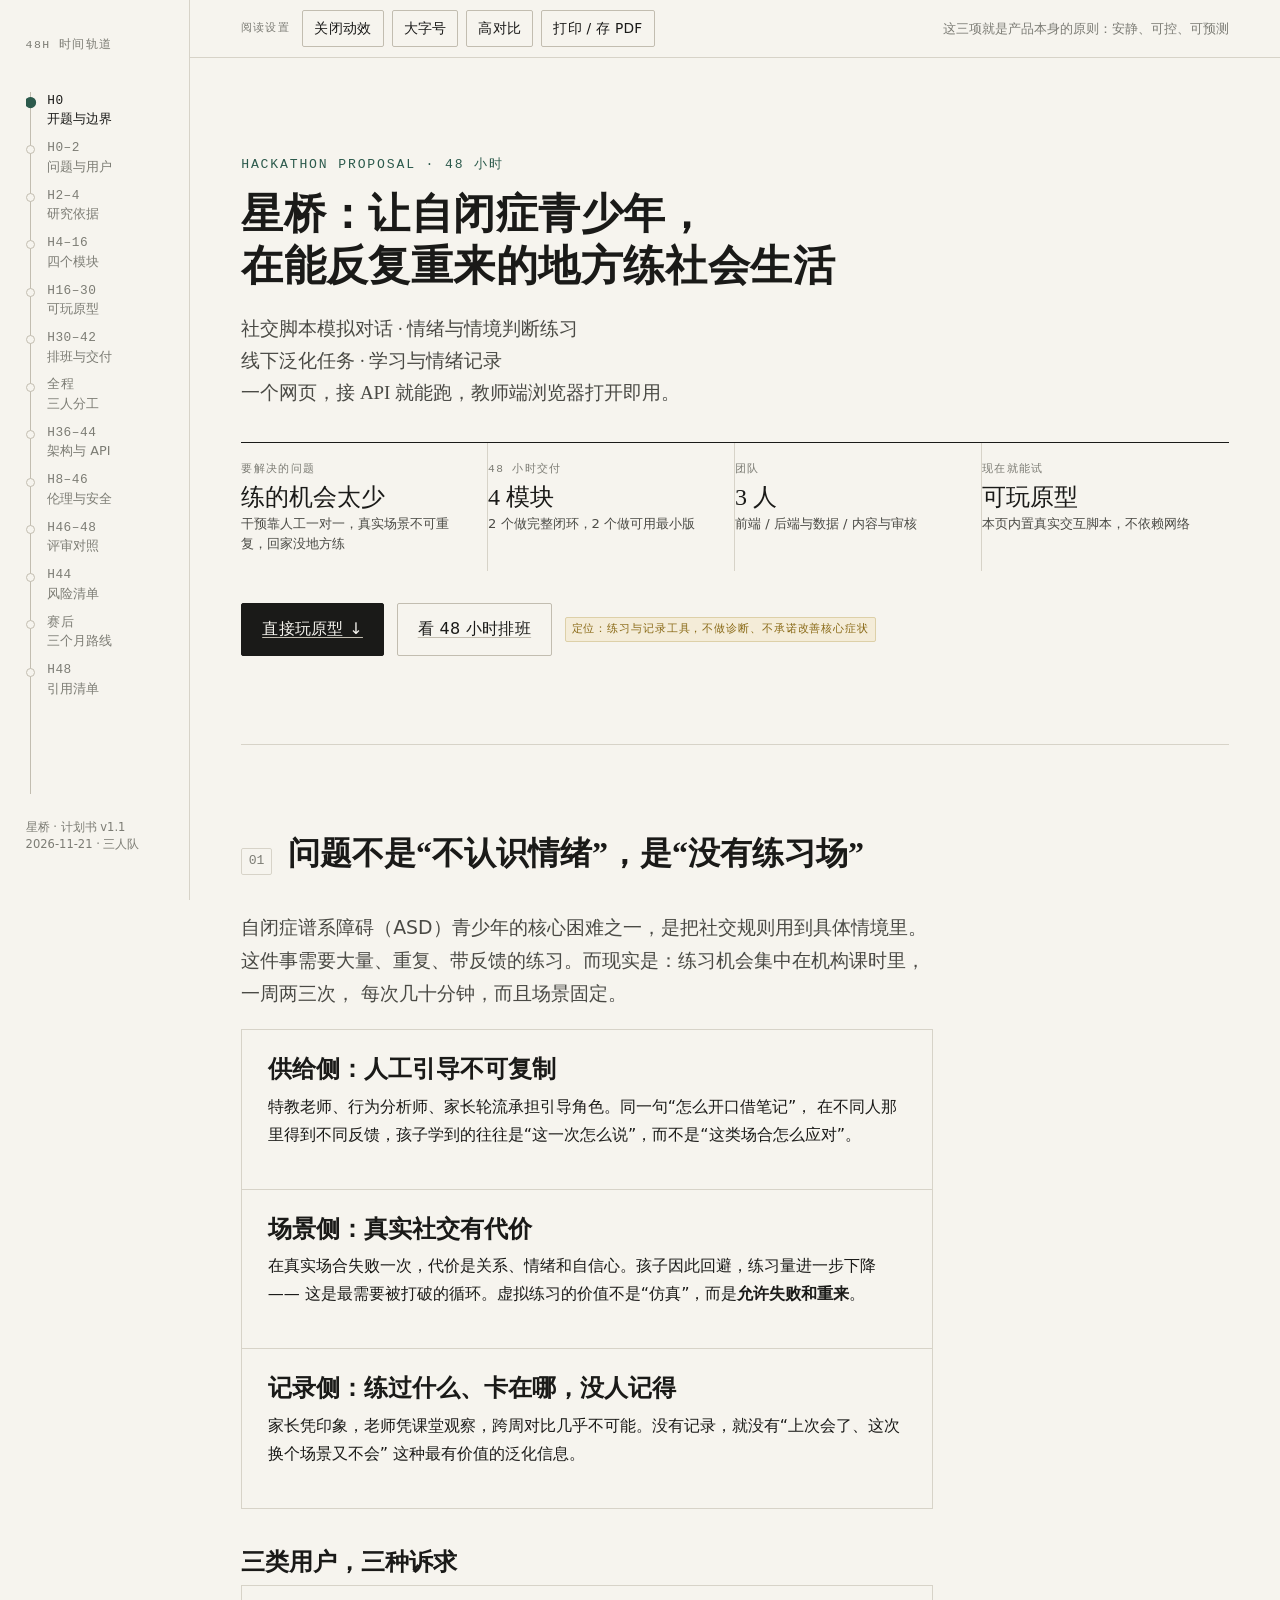
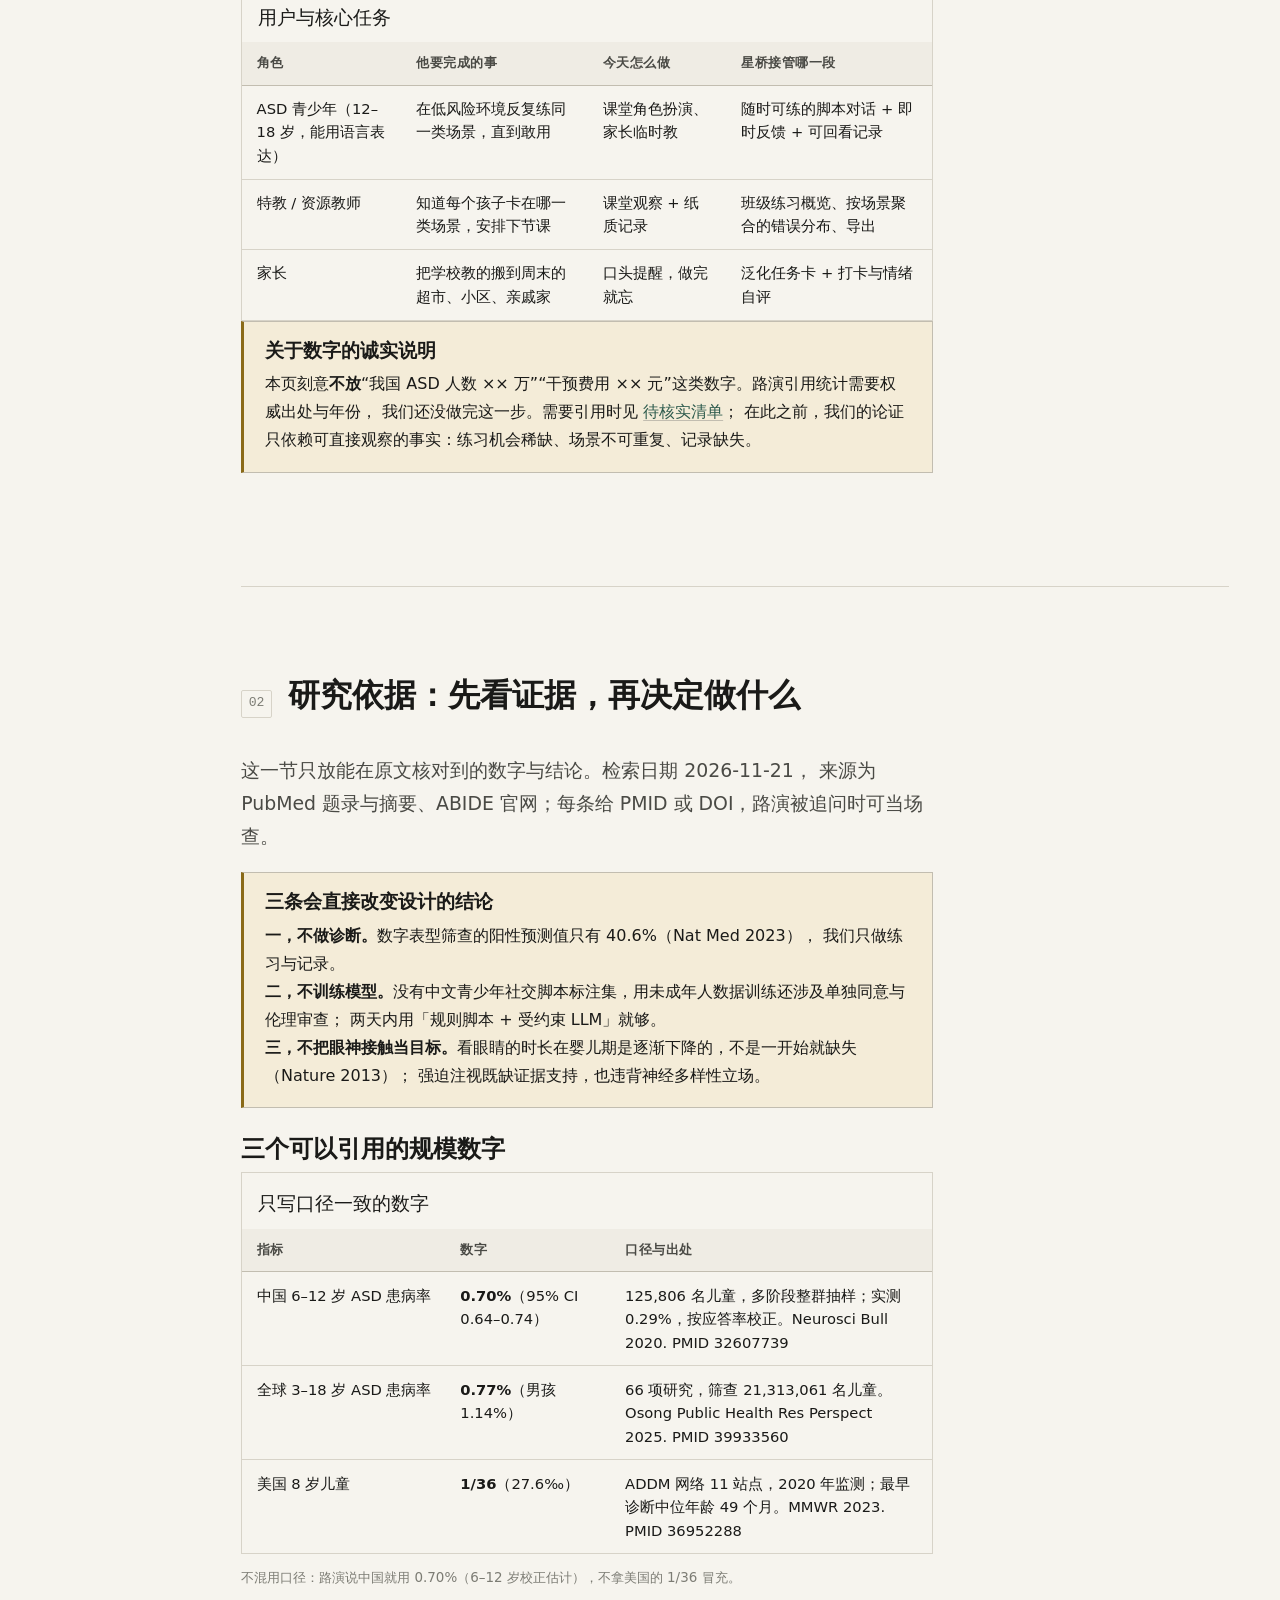
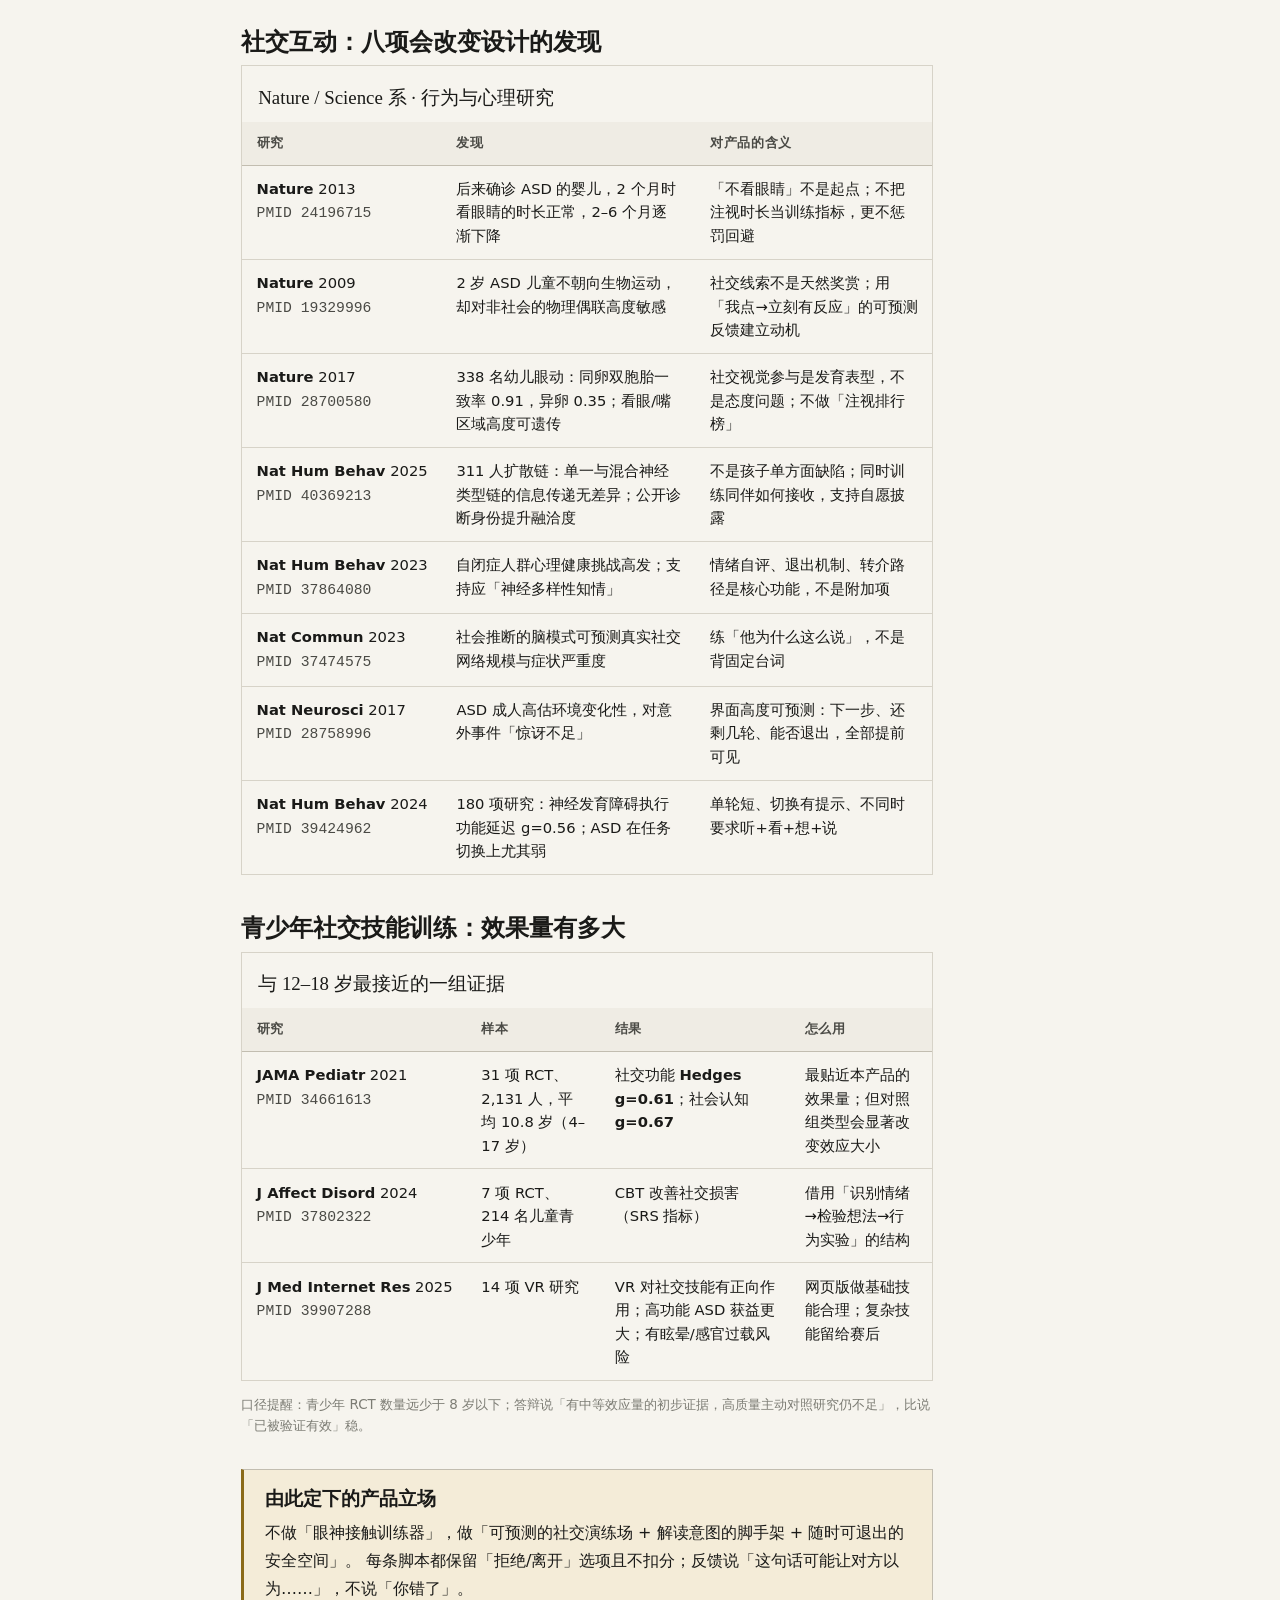
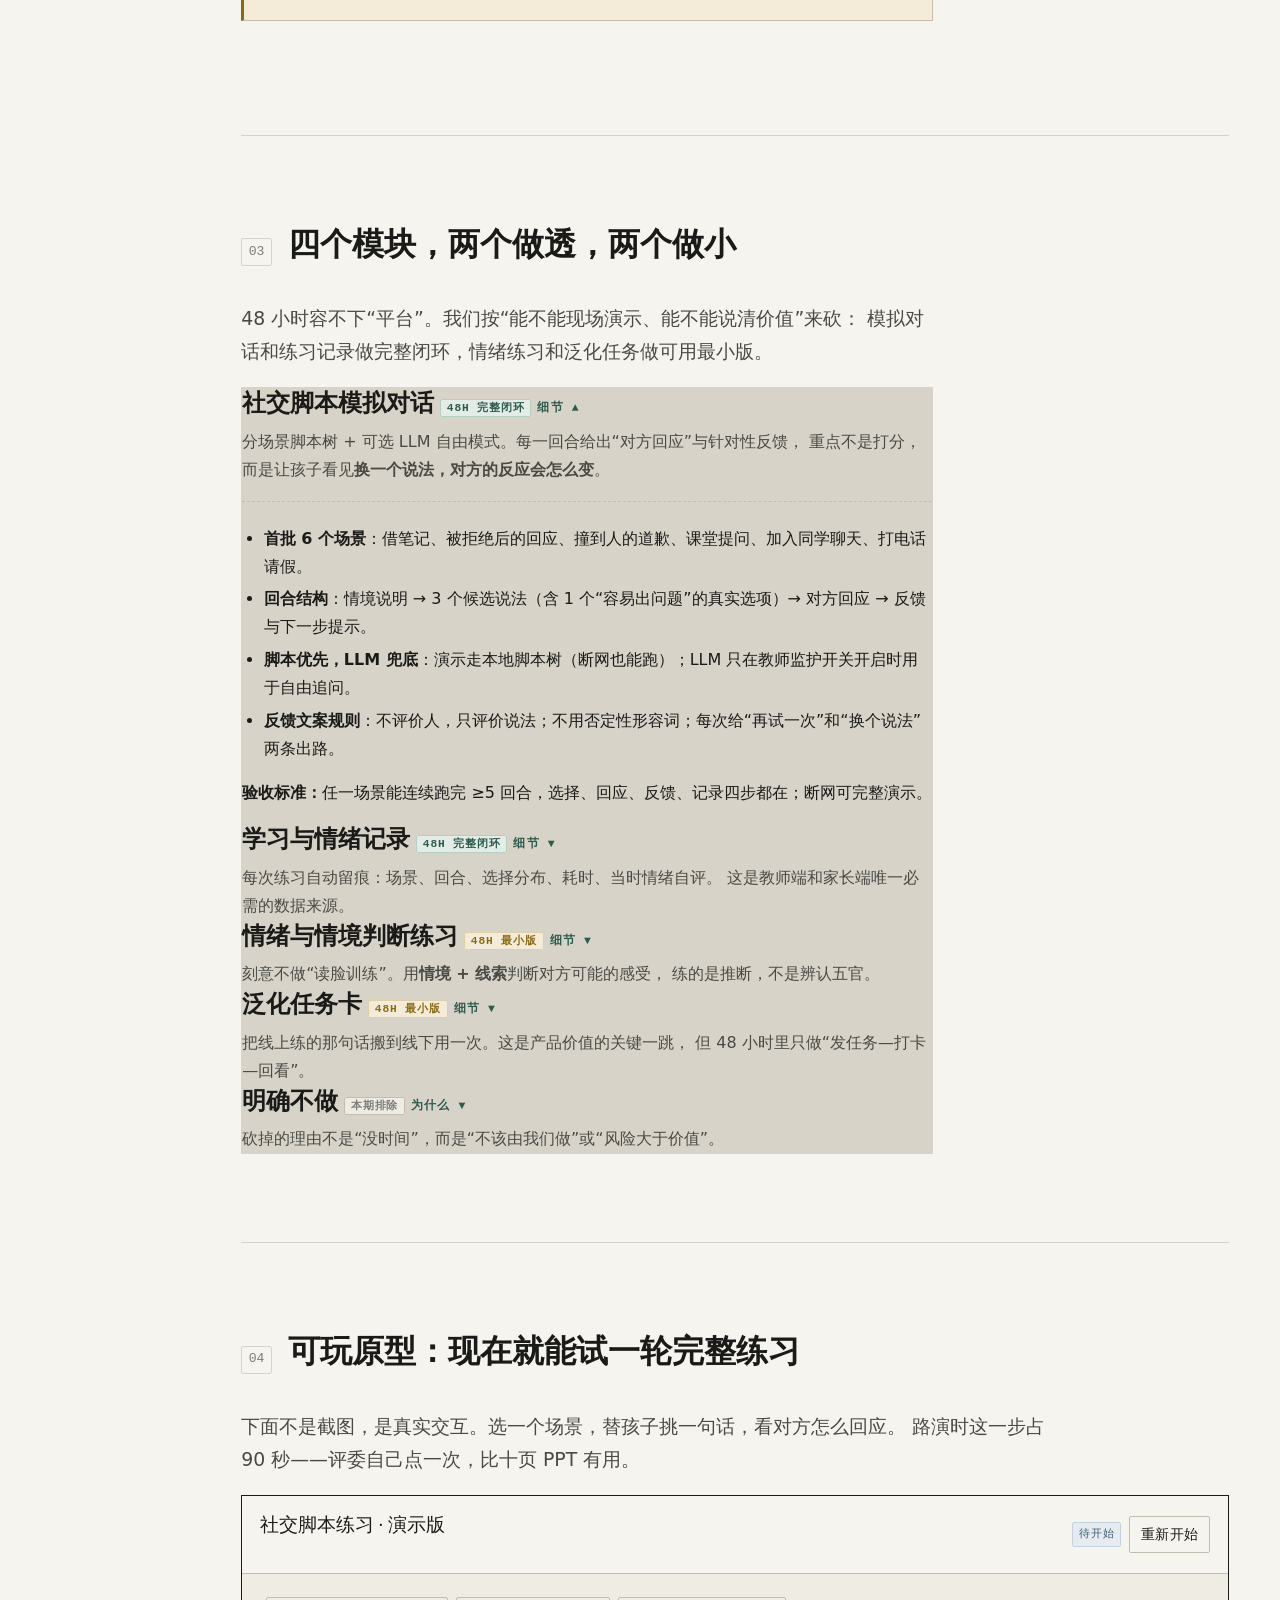
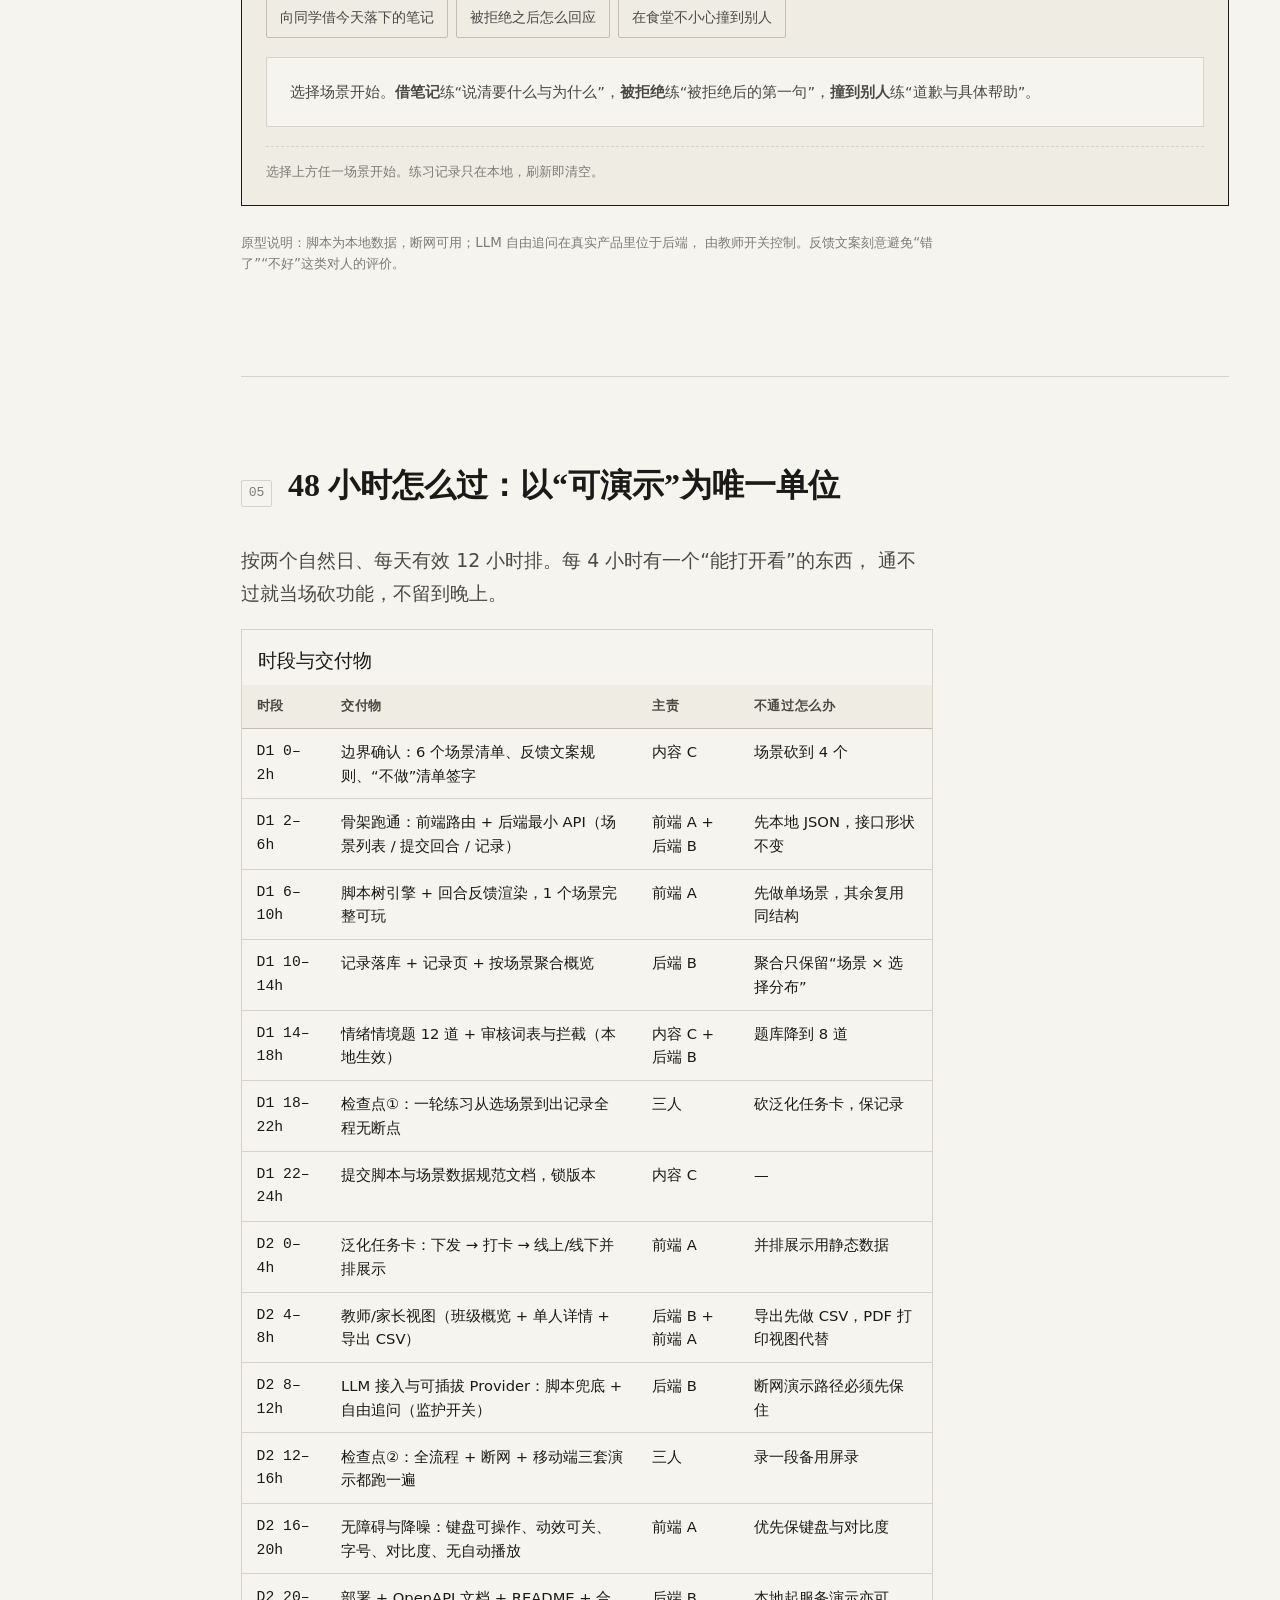
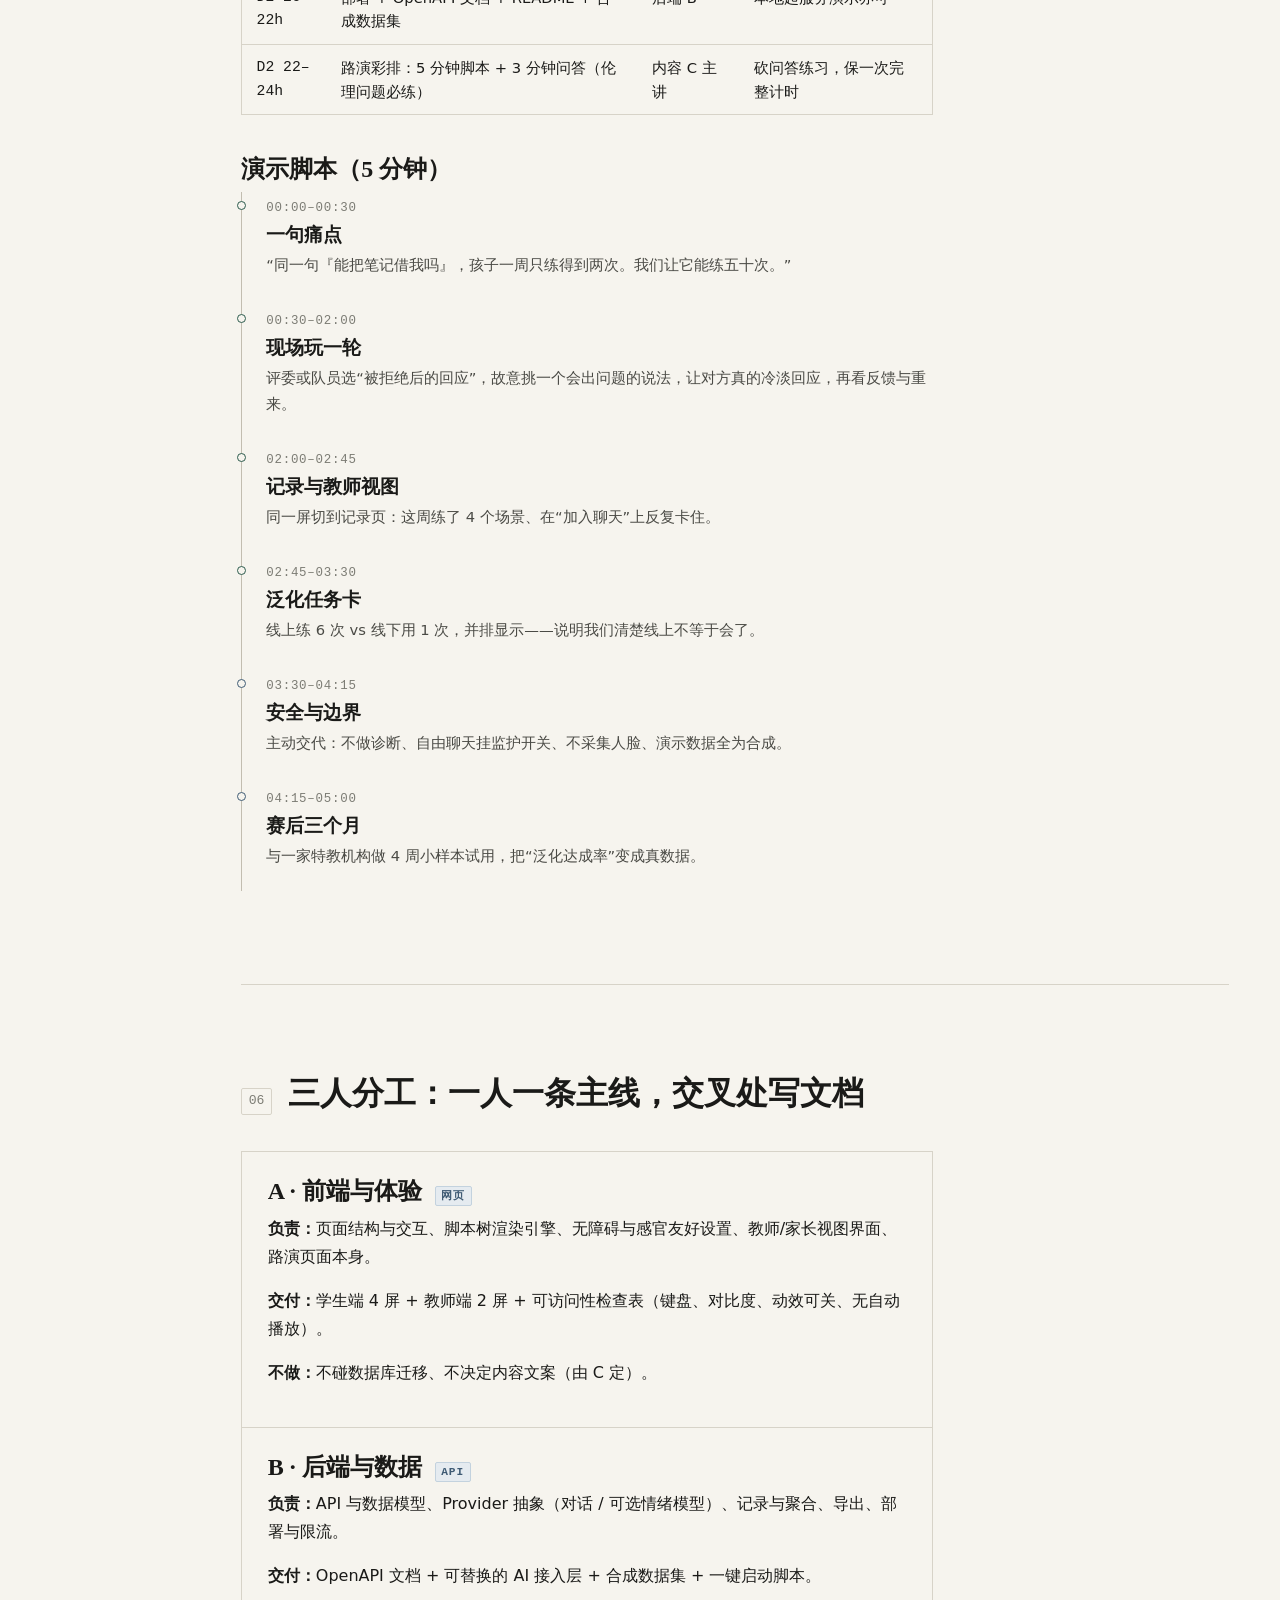
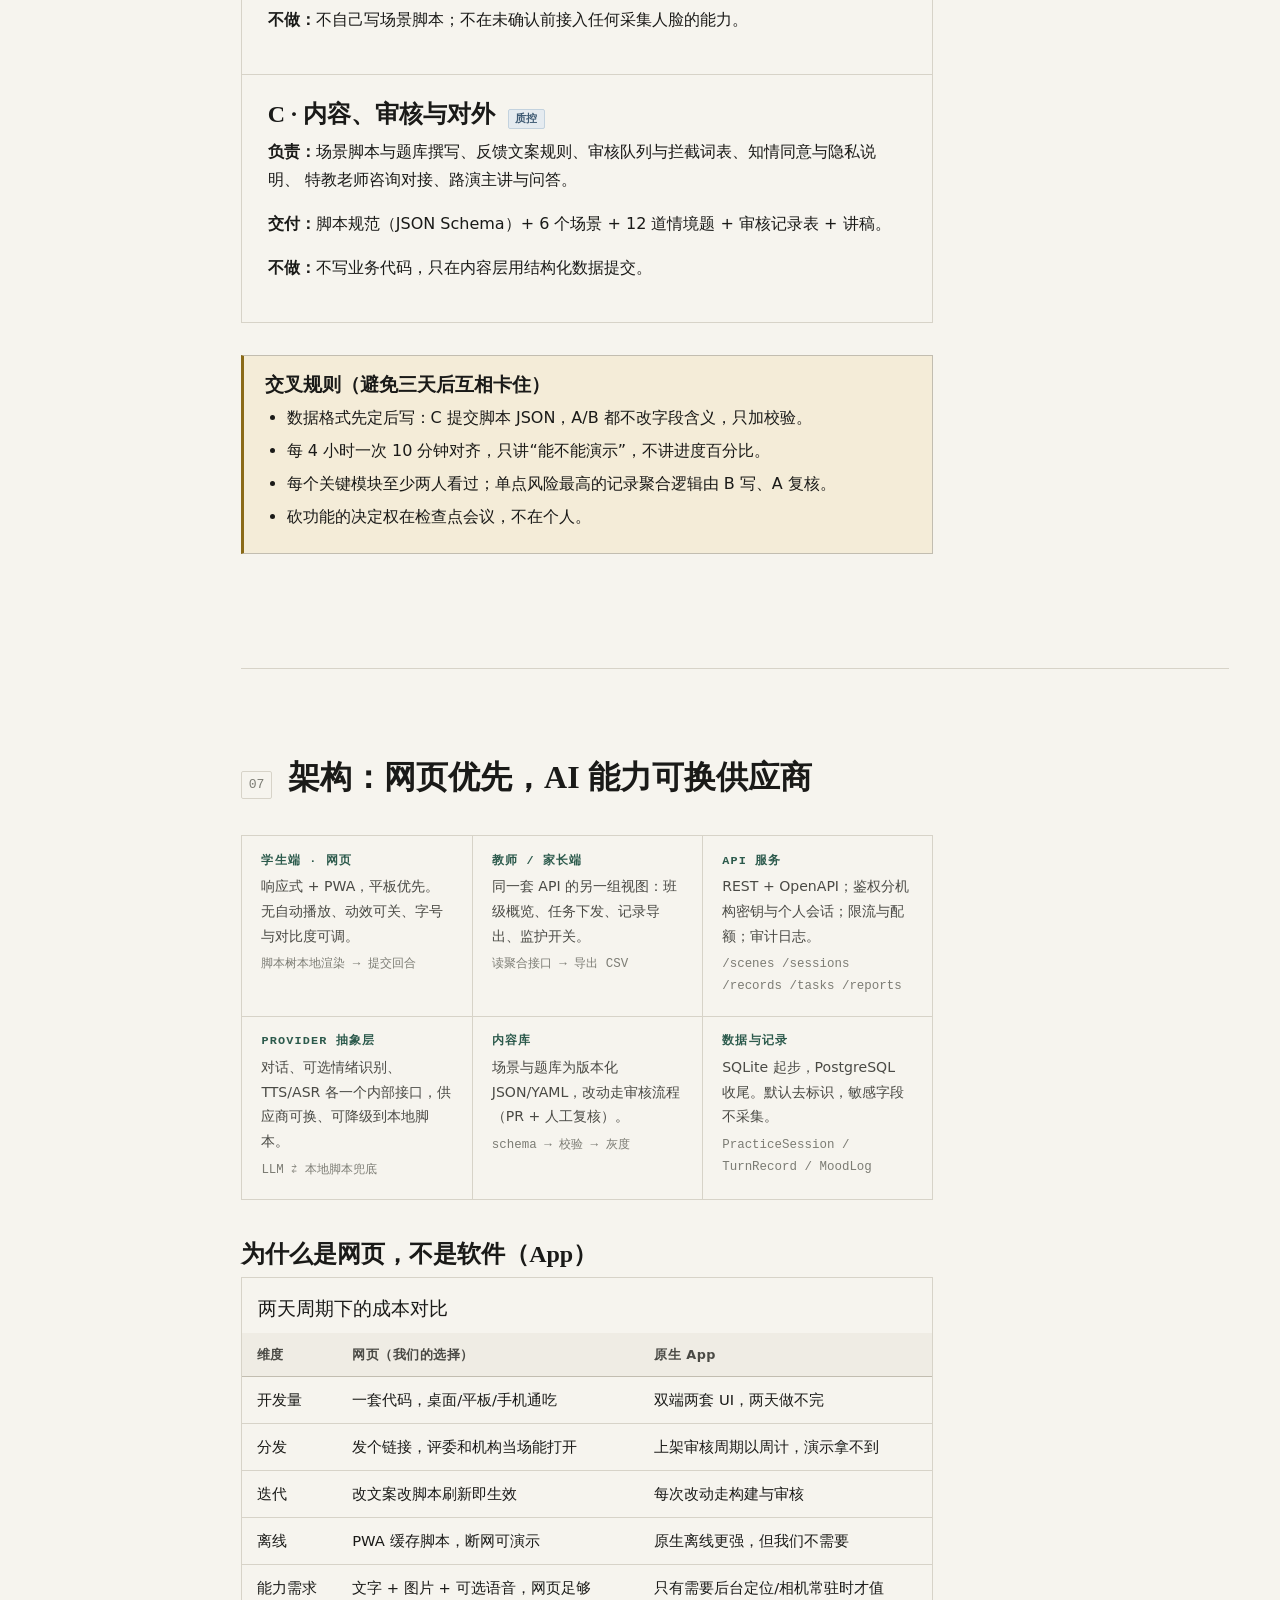
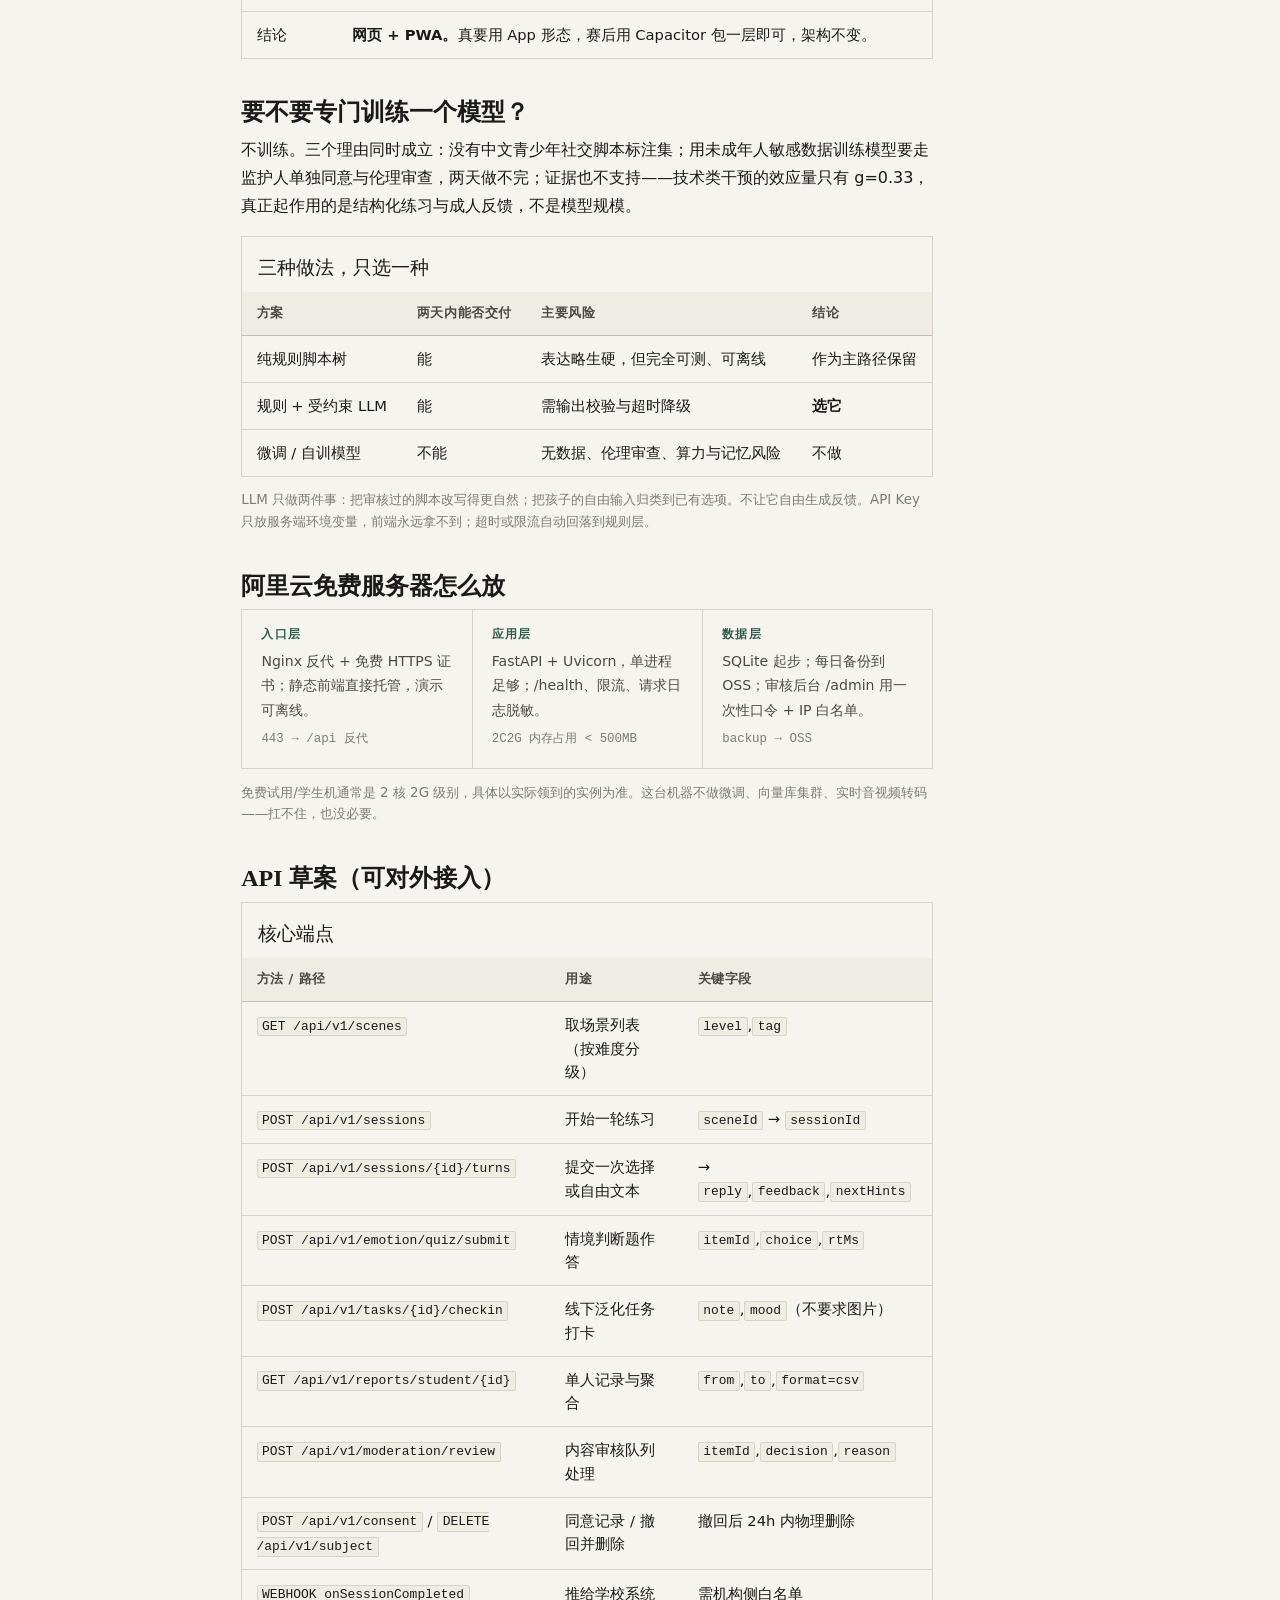
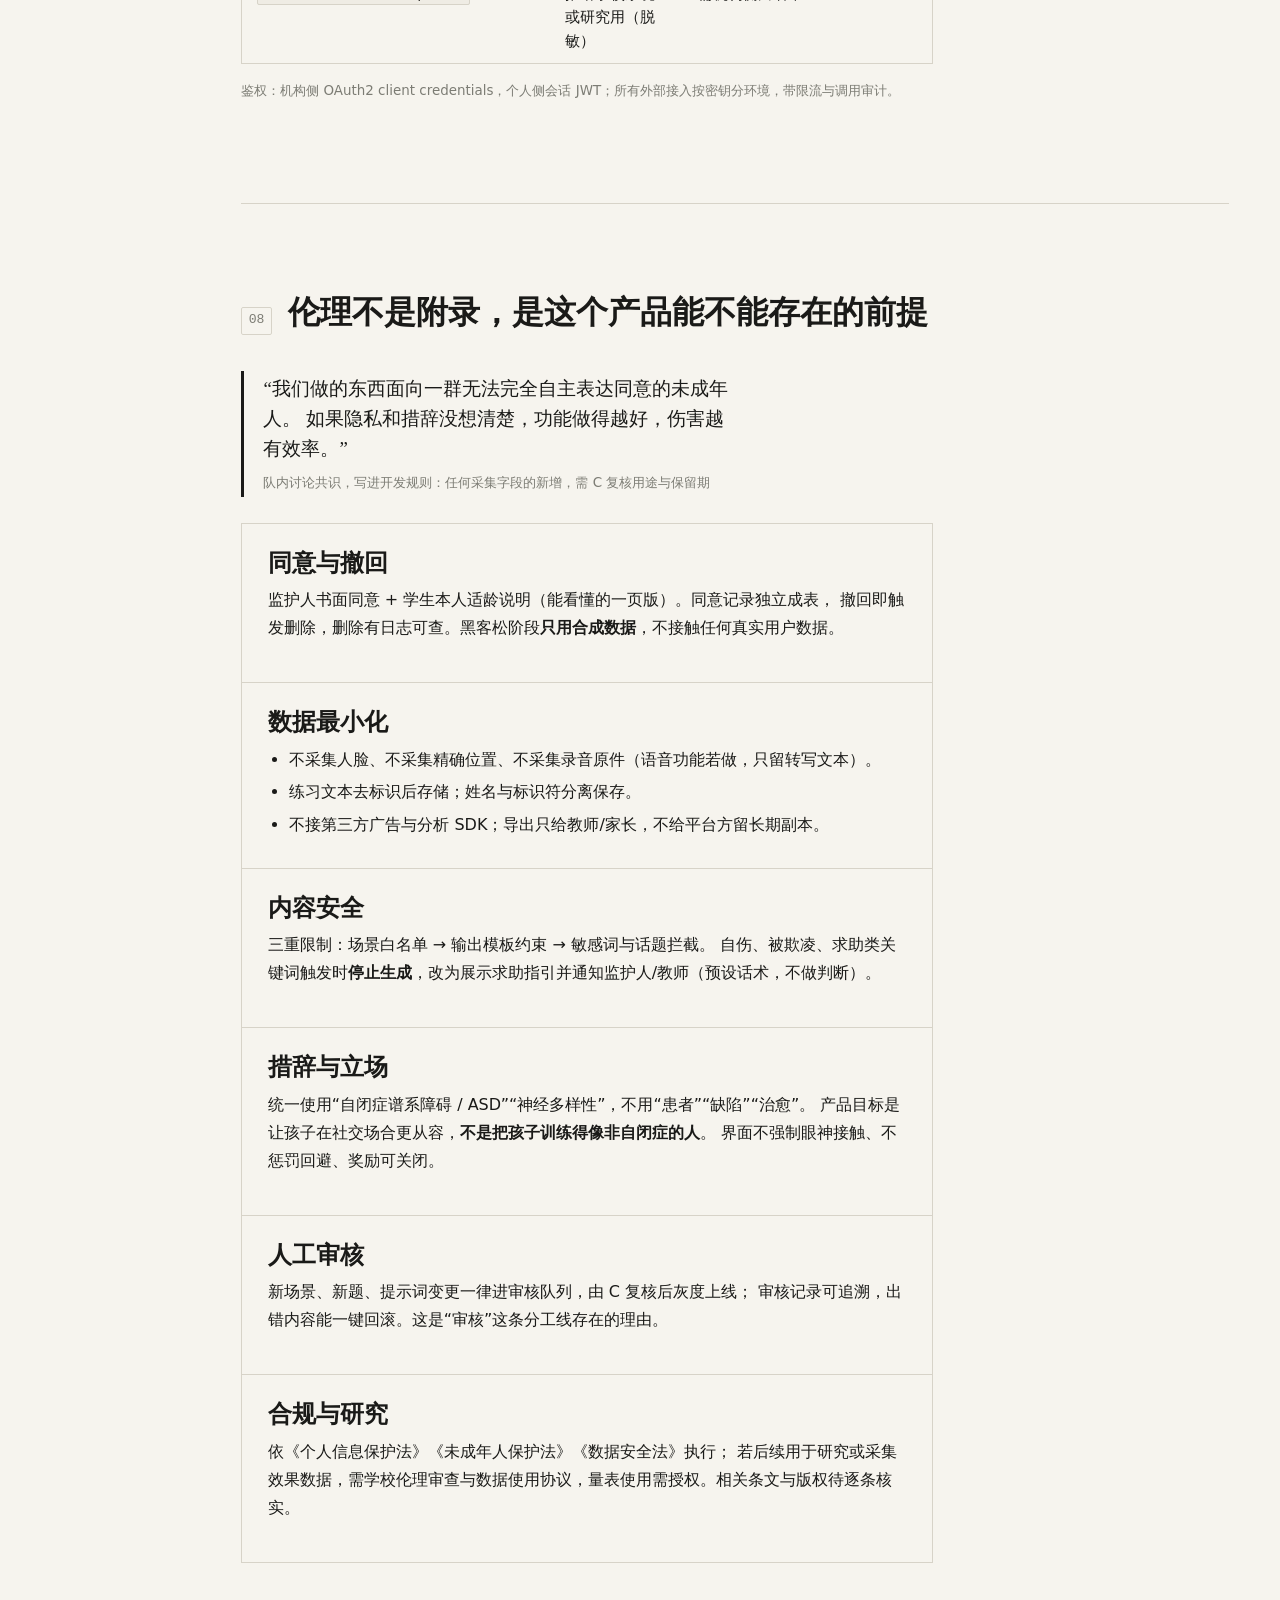
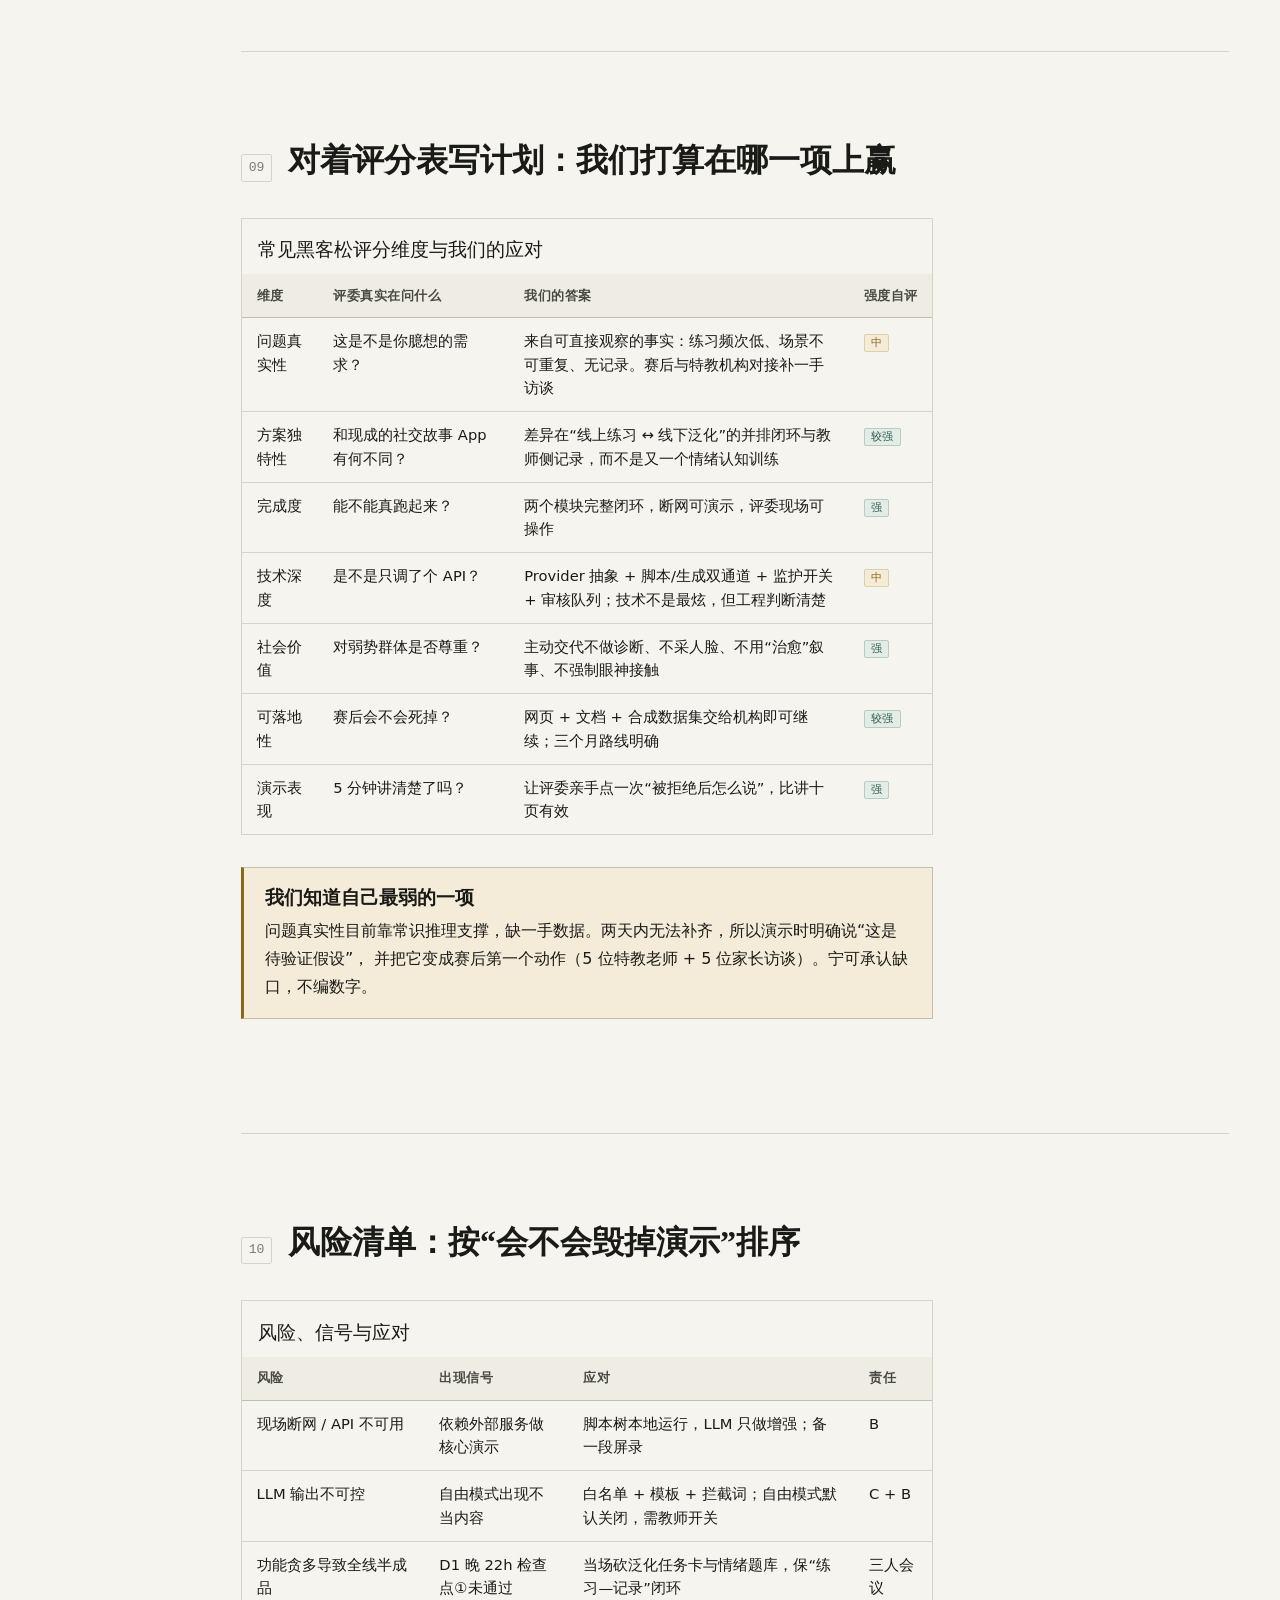
==== commit 65246aa4: "调整首屏标题行宽，避免中文断行" ====
--- a/星桥_黑客松计划书_20261121.html
+++ b/星桥_黑客松计划书_20261121.html
@@ -110,7 +110,7 @@
 
 /* ---------- 首屏 ---------- */
 .hero{padding-top:clamp(3.4rem,8vw,6rem);border-bottom:1px solid var(--rule)}
-.hero h1{max-width:22ch;margin-bottom:.5em}
+.hero h1{max-width:32ch;margin-bottom:.5em}
 .hero .sub{font-family:var(--serif);font-size:var(--step-1);color:var(--ink-2);
   max-width:52ch;margin-bottom:2rem;line-height:1.7}
 .facts{display:grid;grid-template-columns:repeat(auto-fit,minmax(170px,1fr));
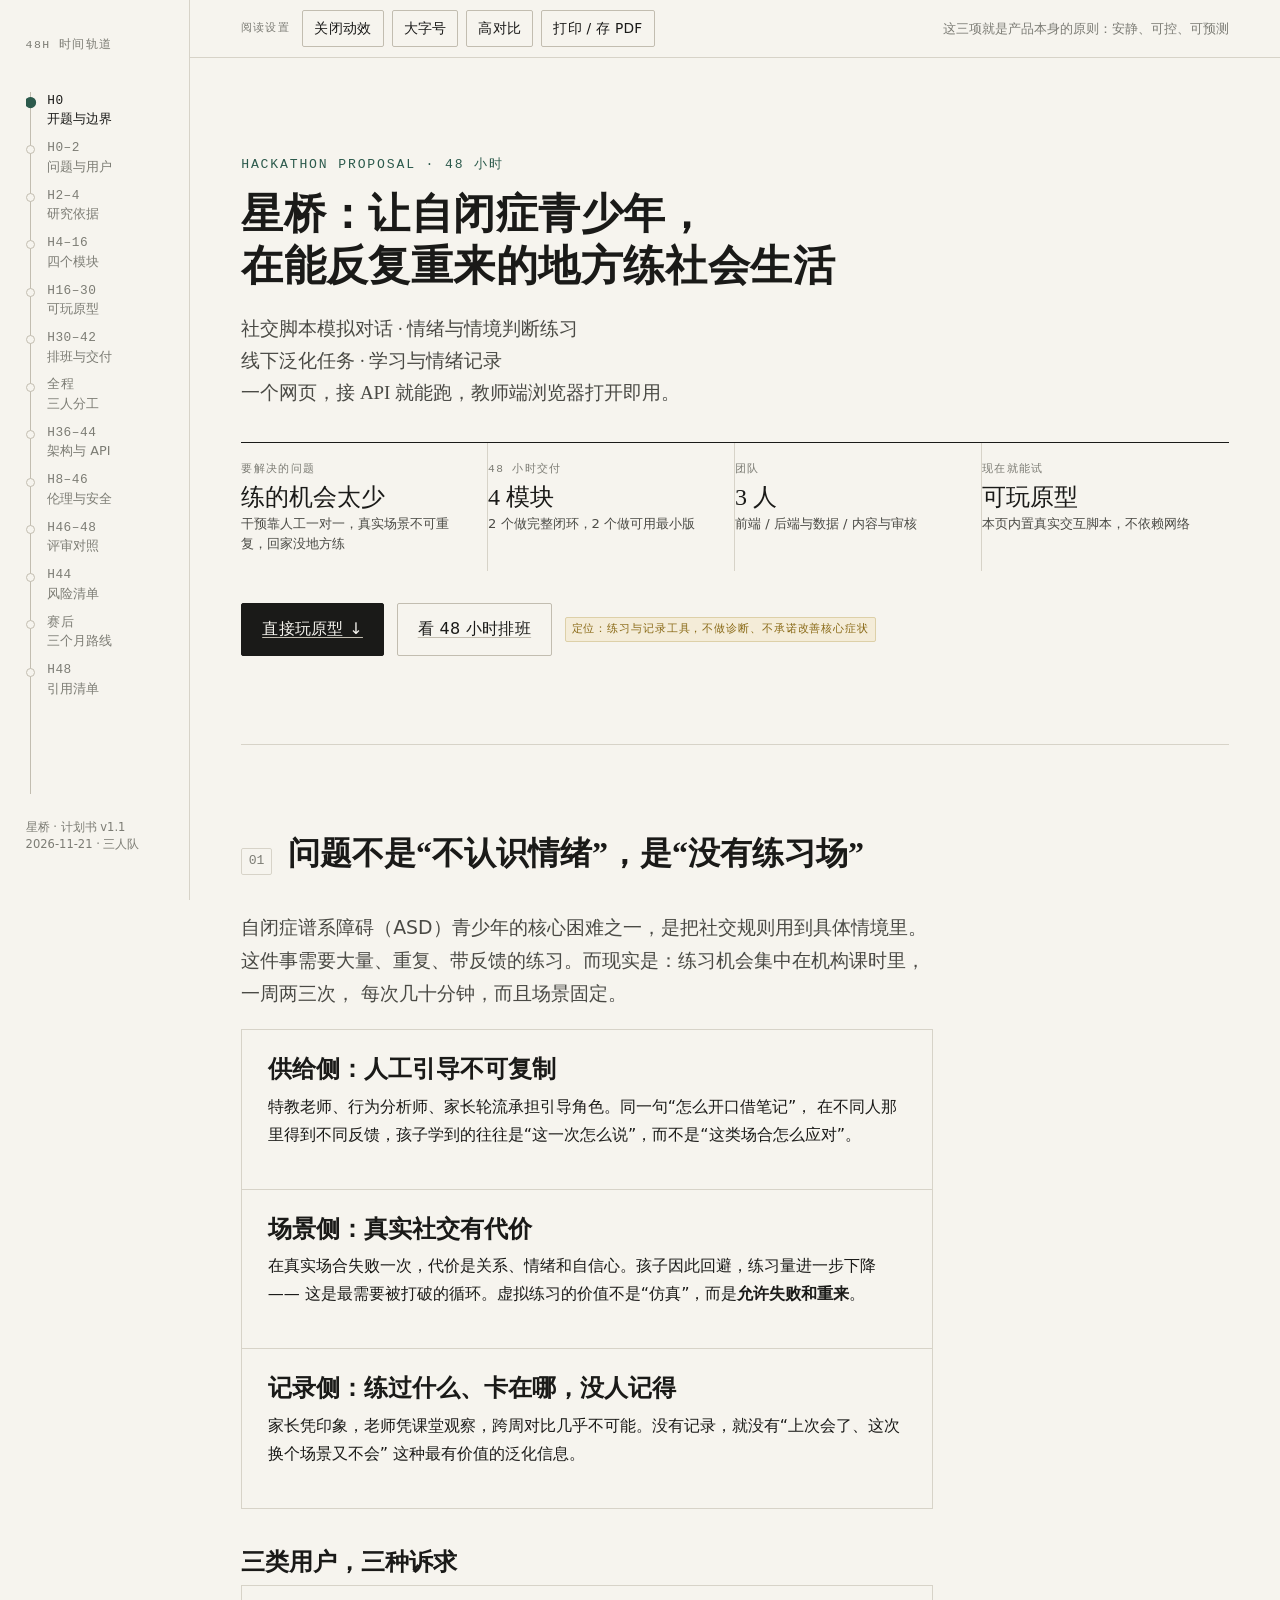
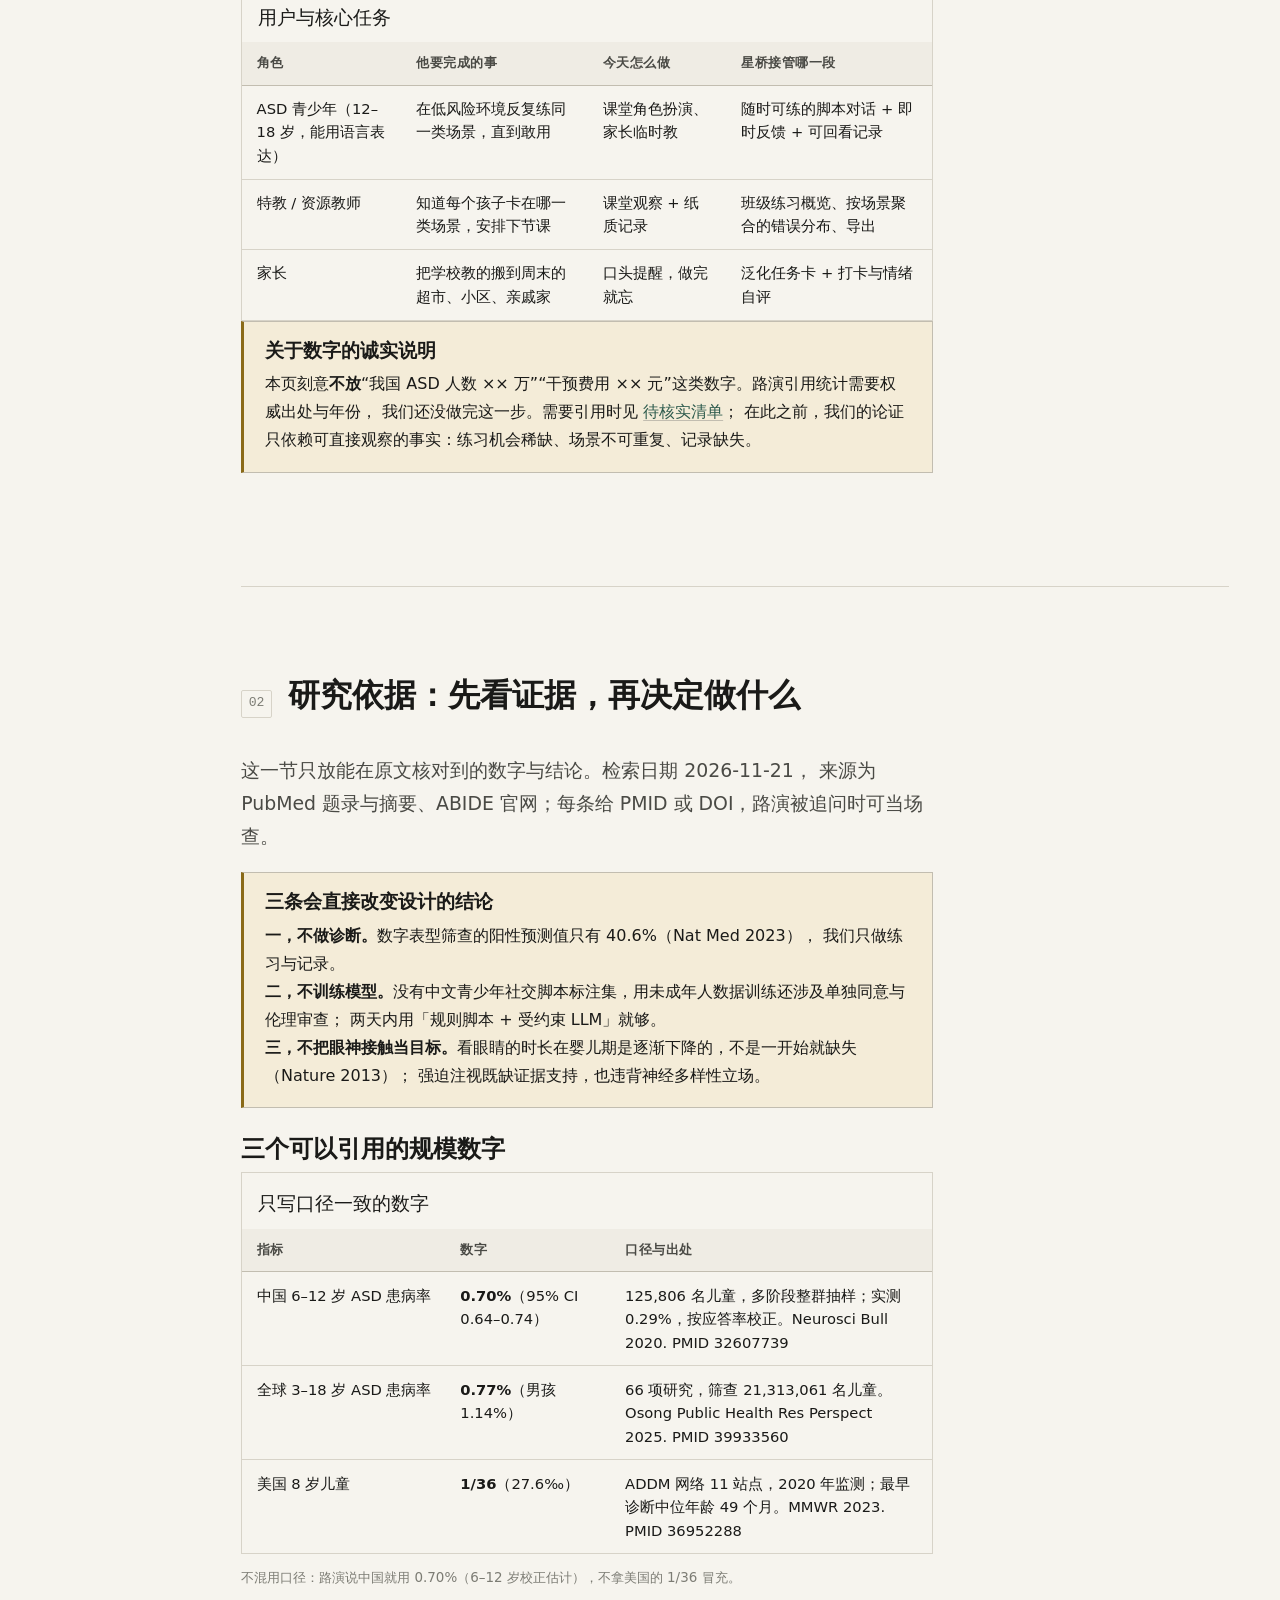
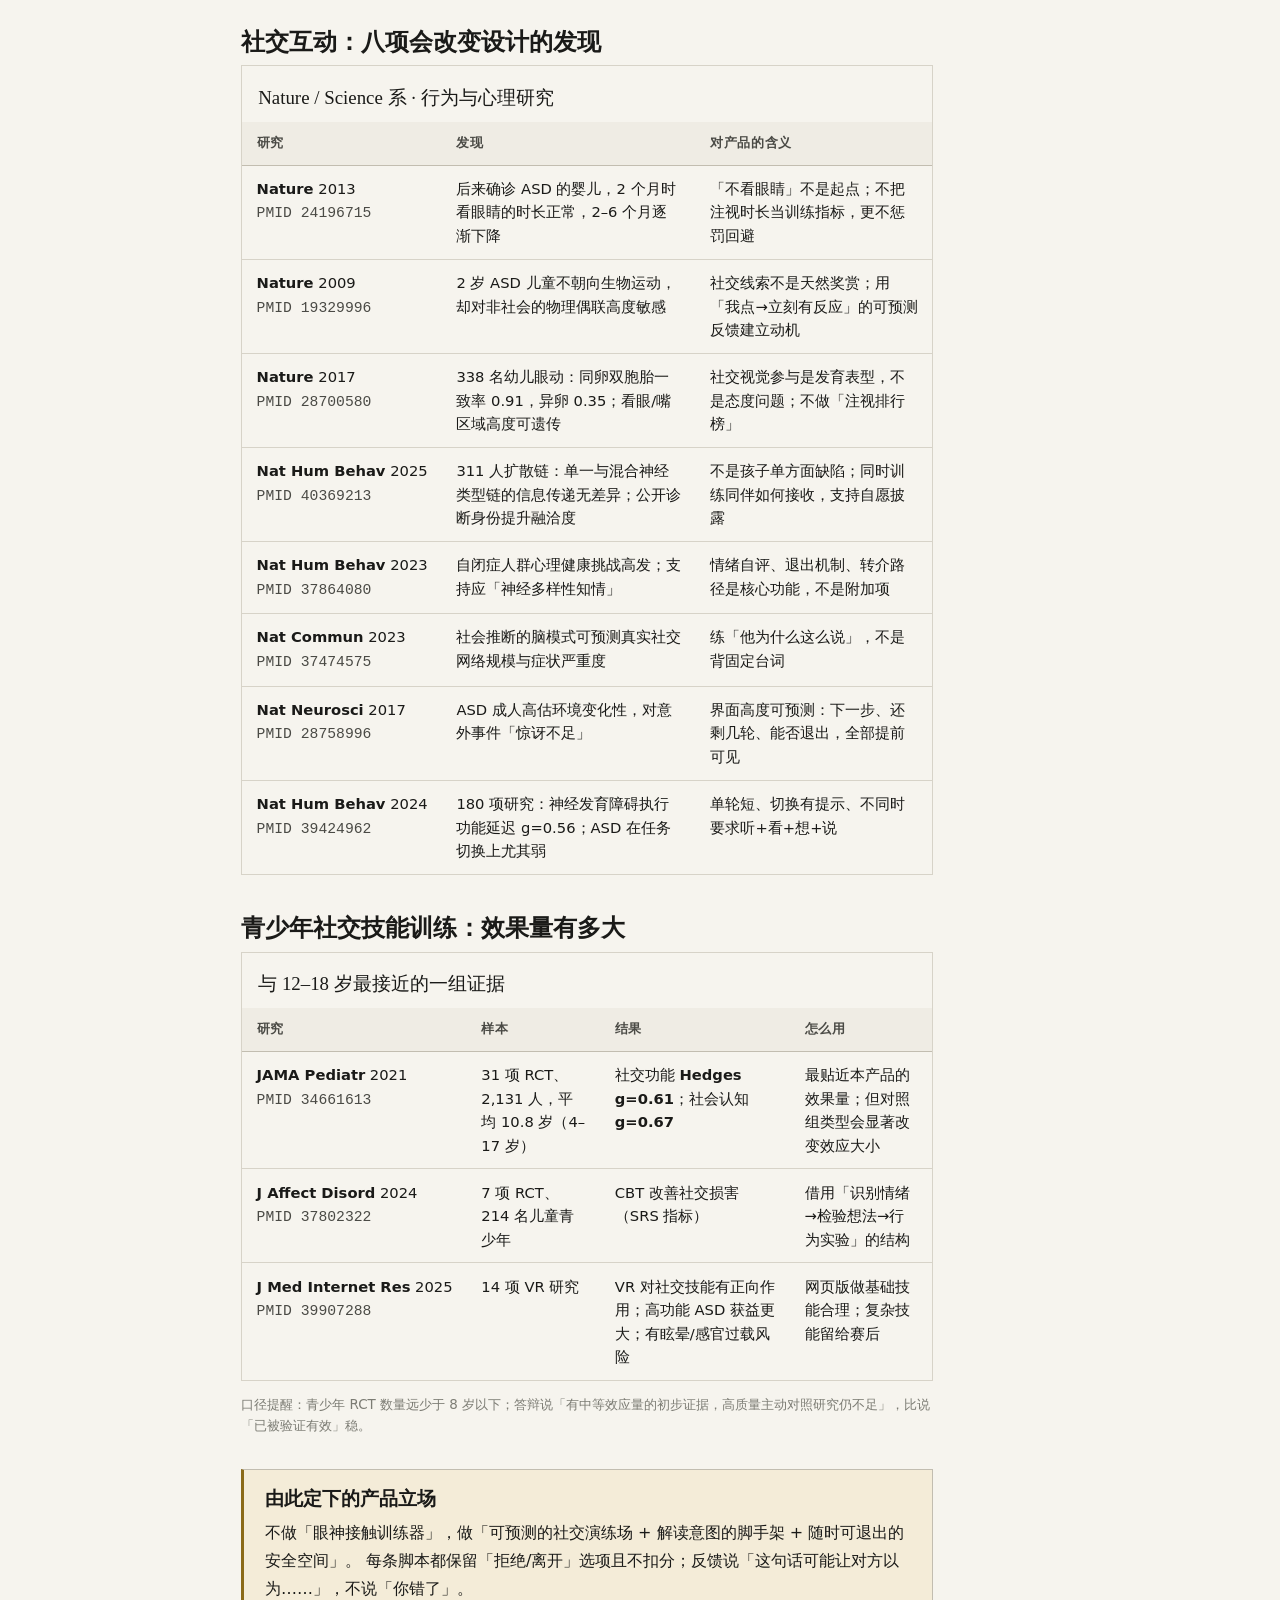
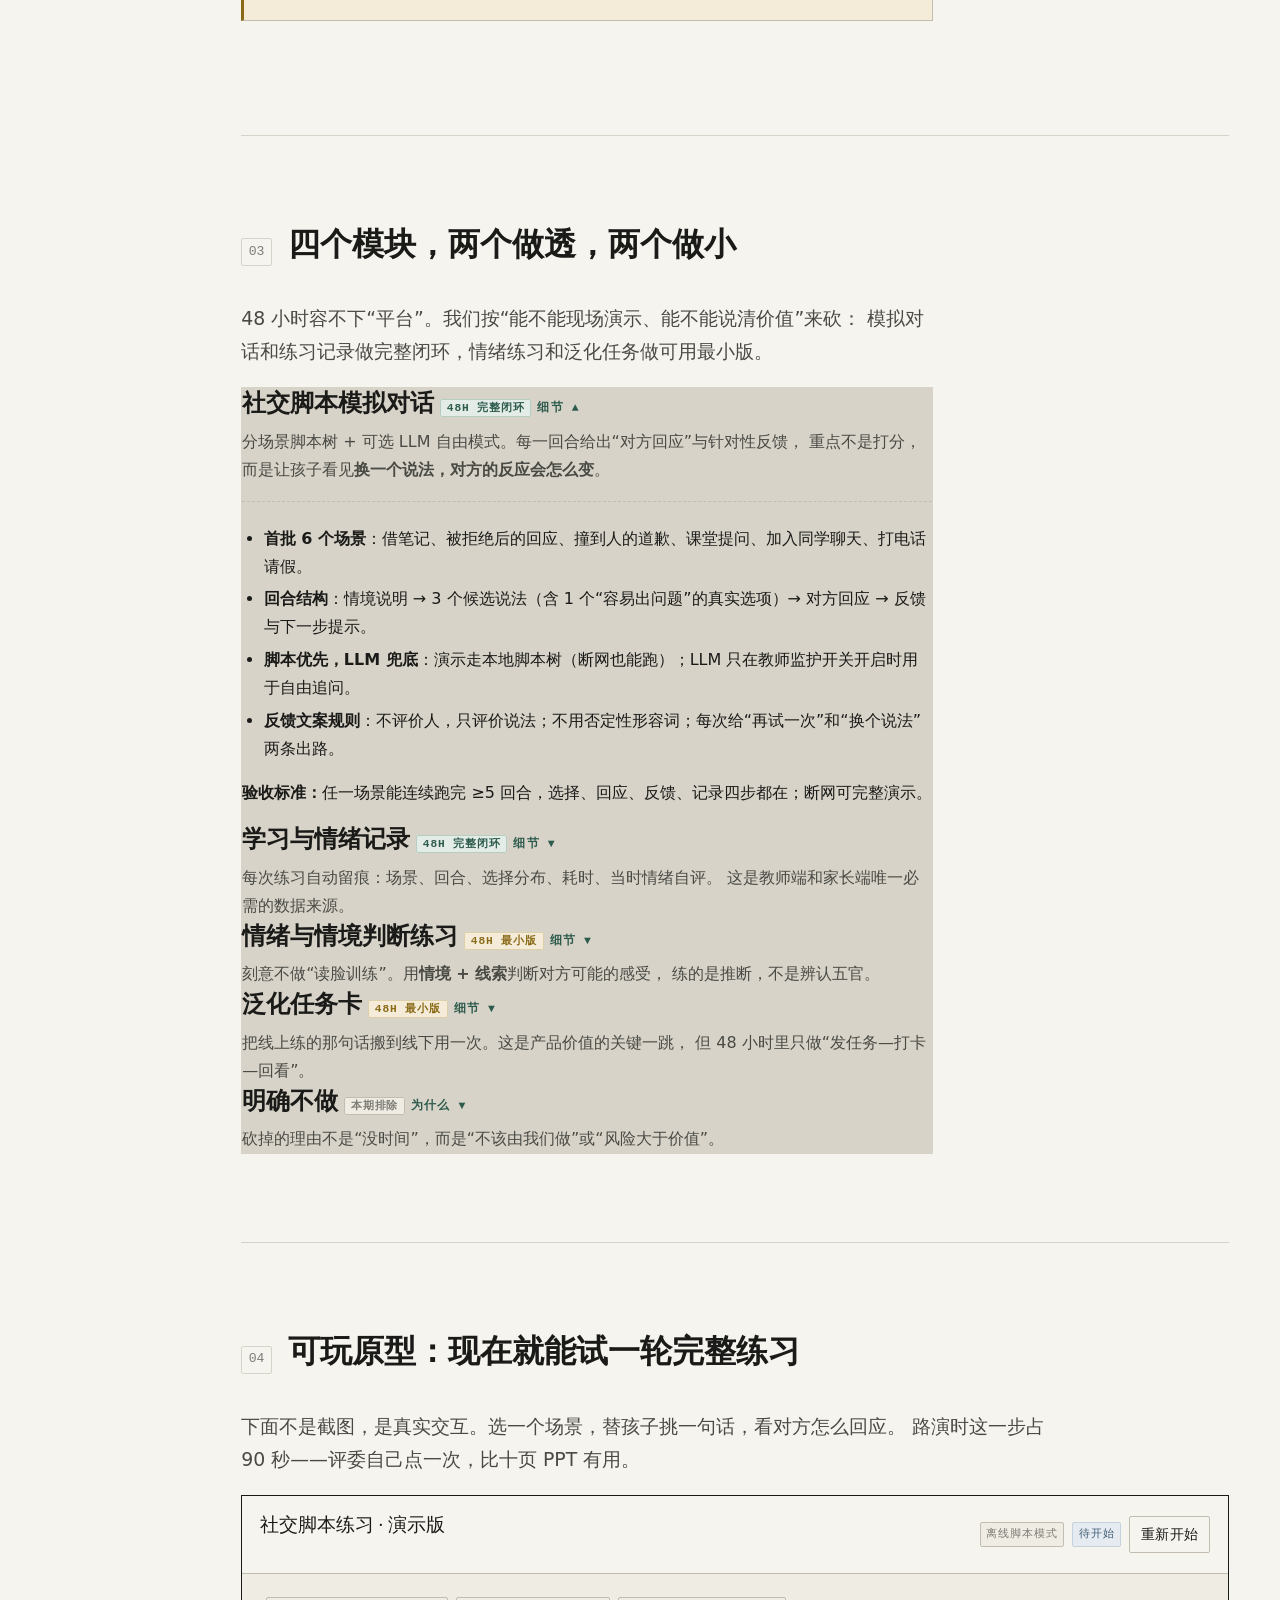
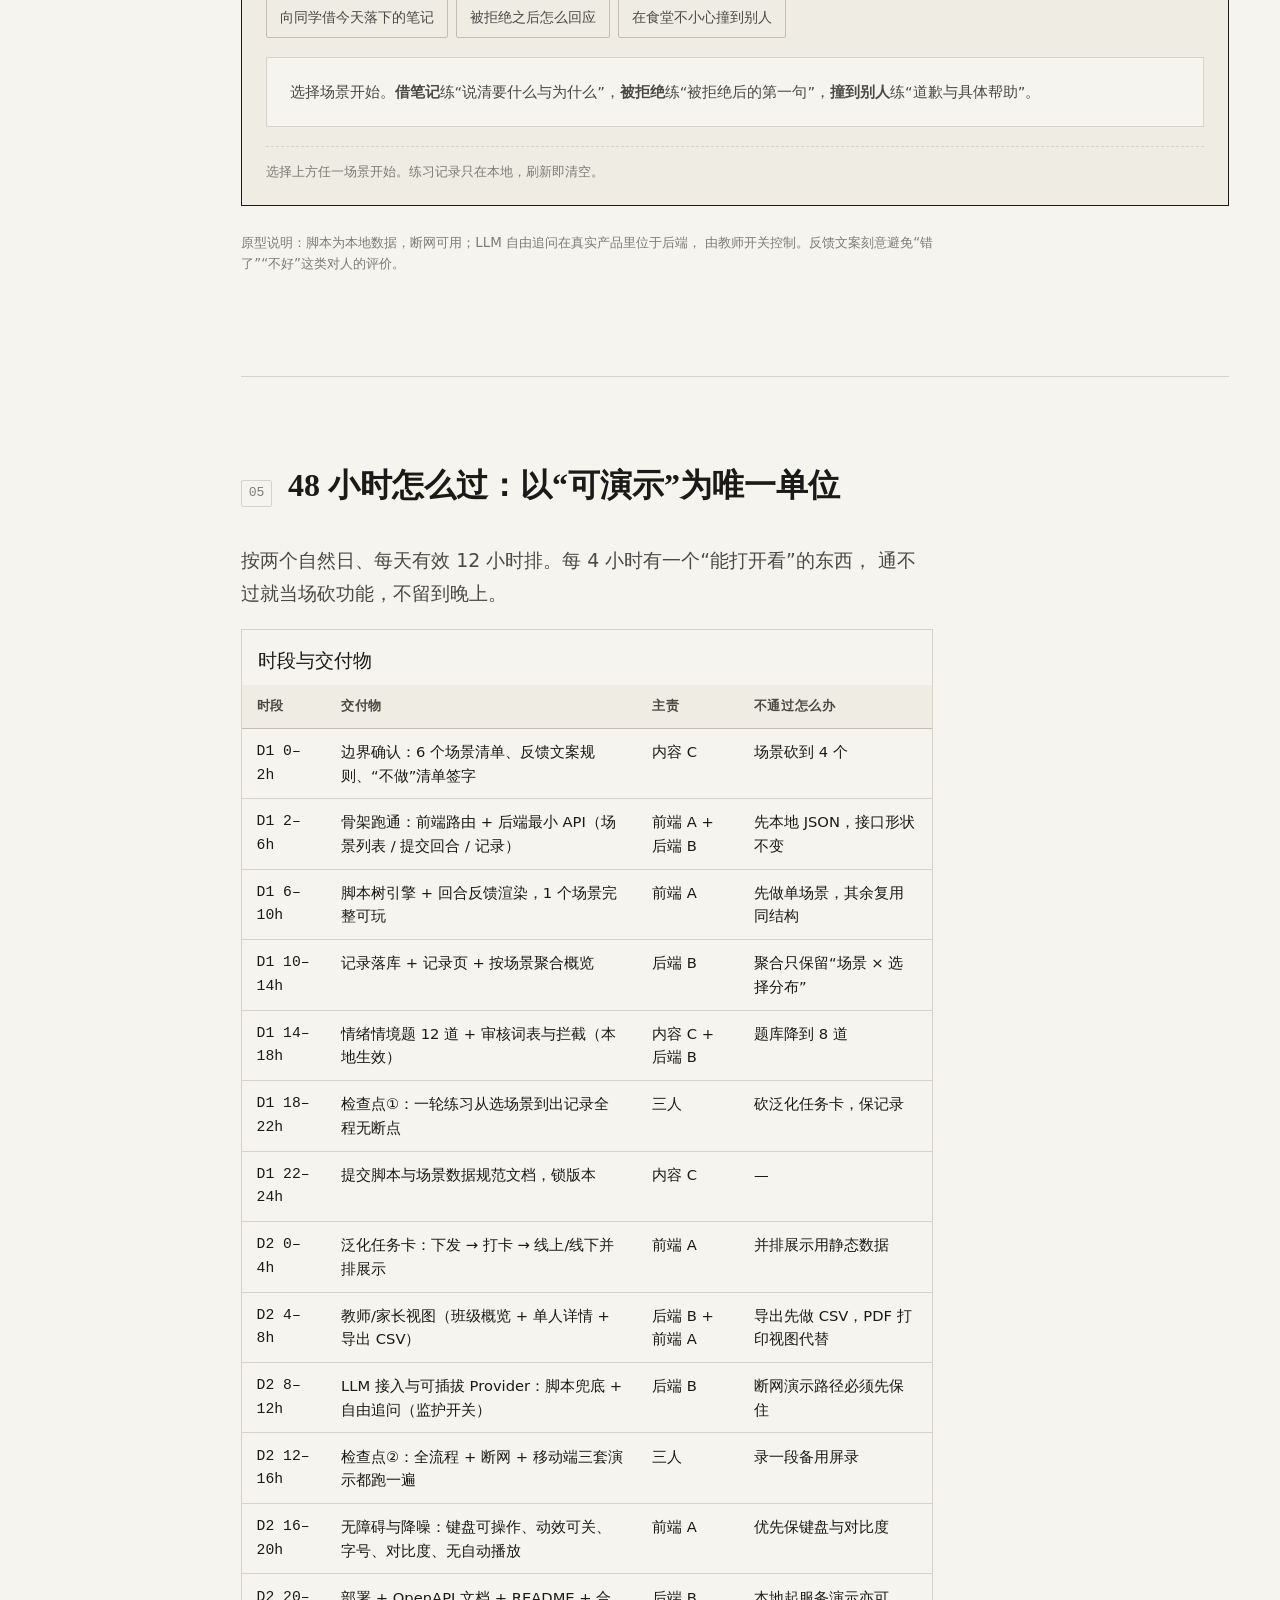
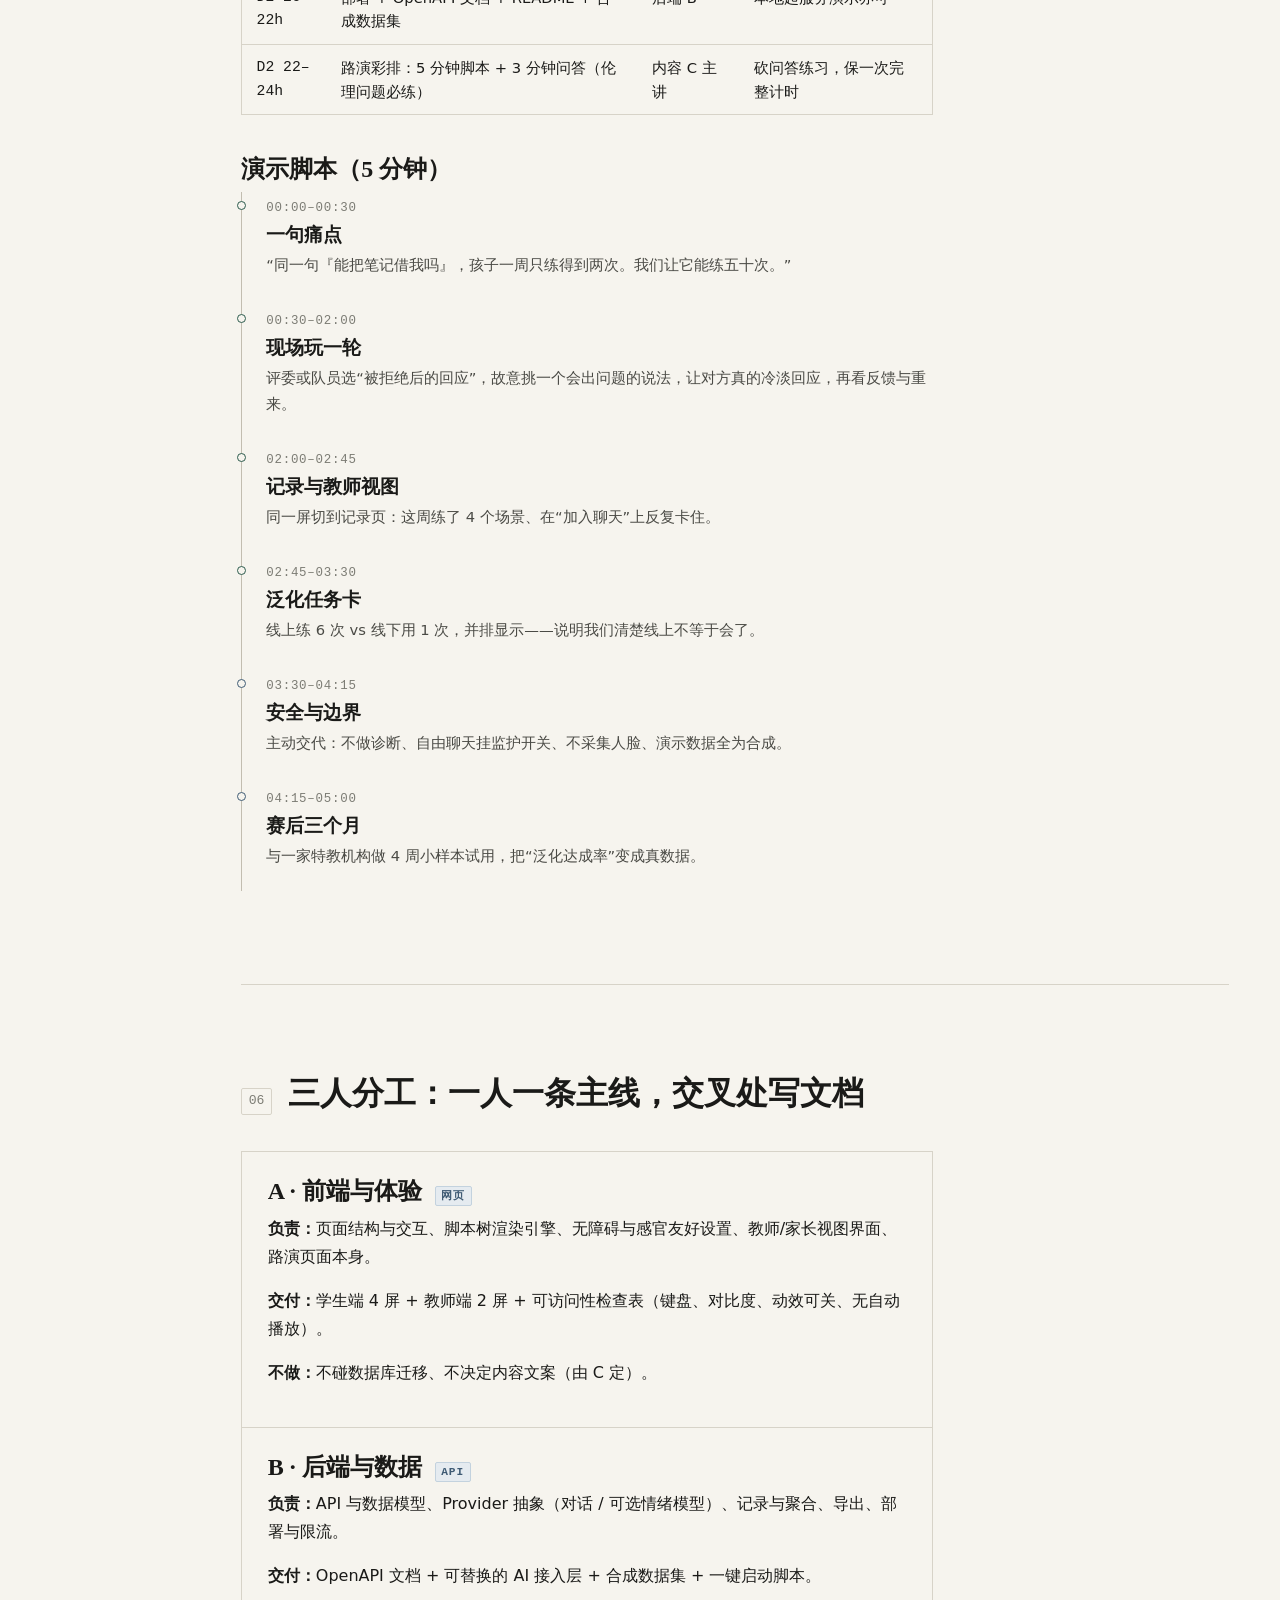
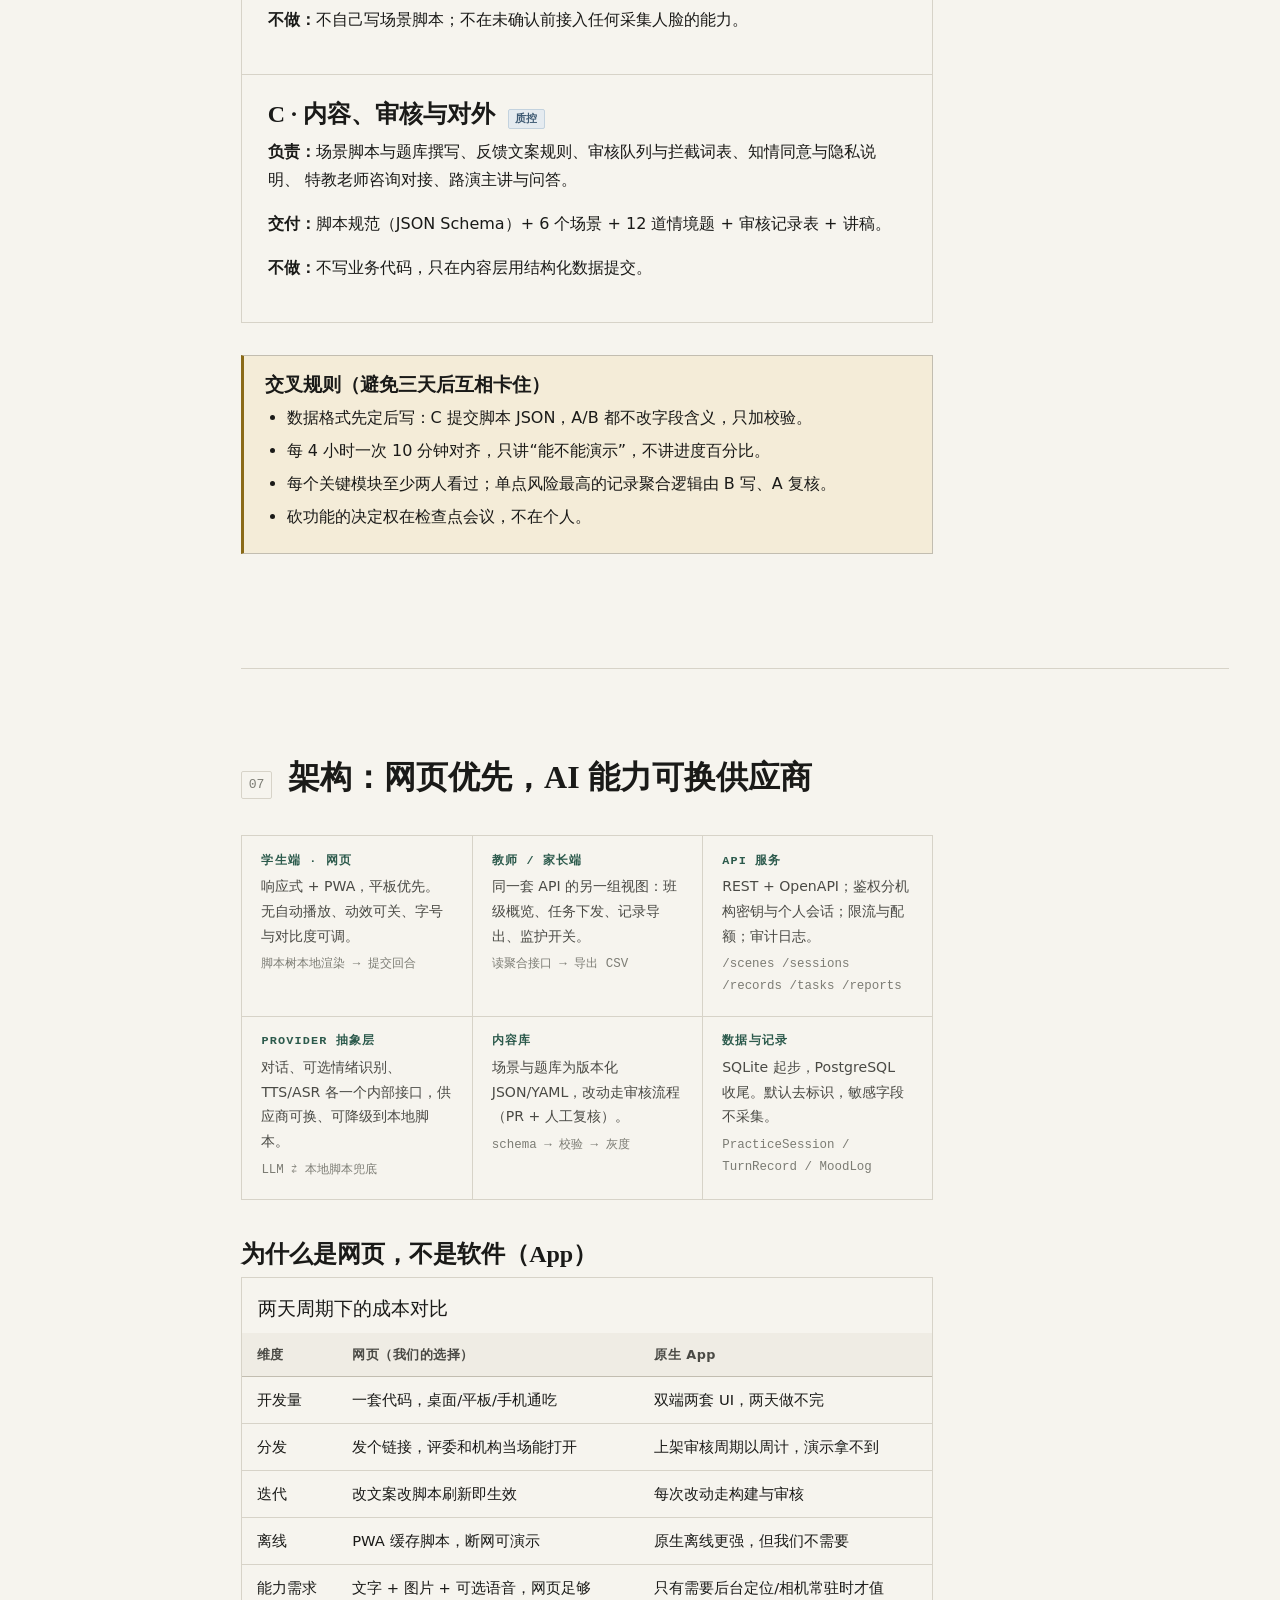
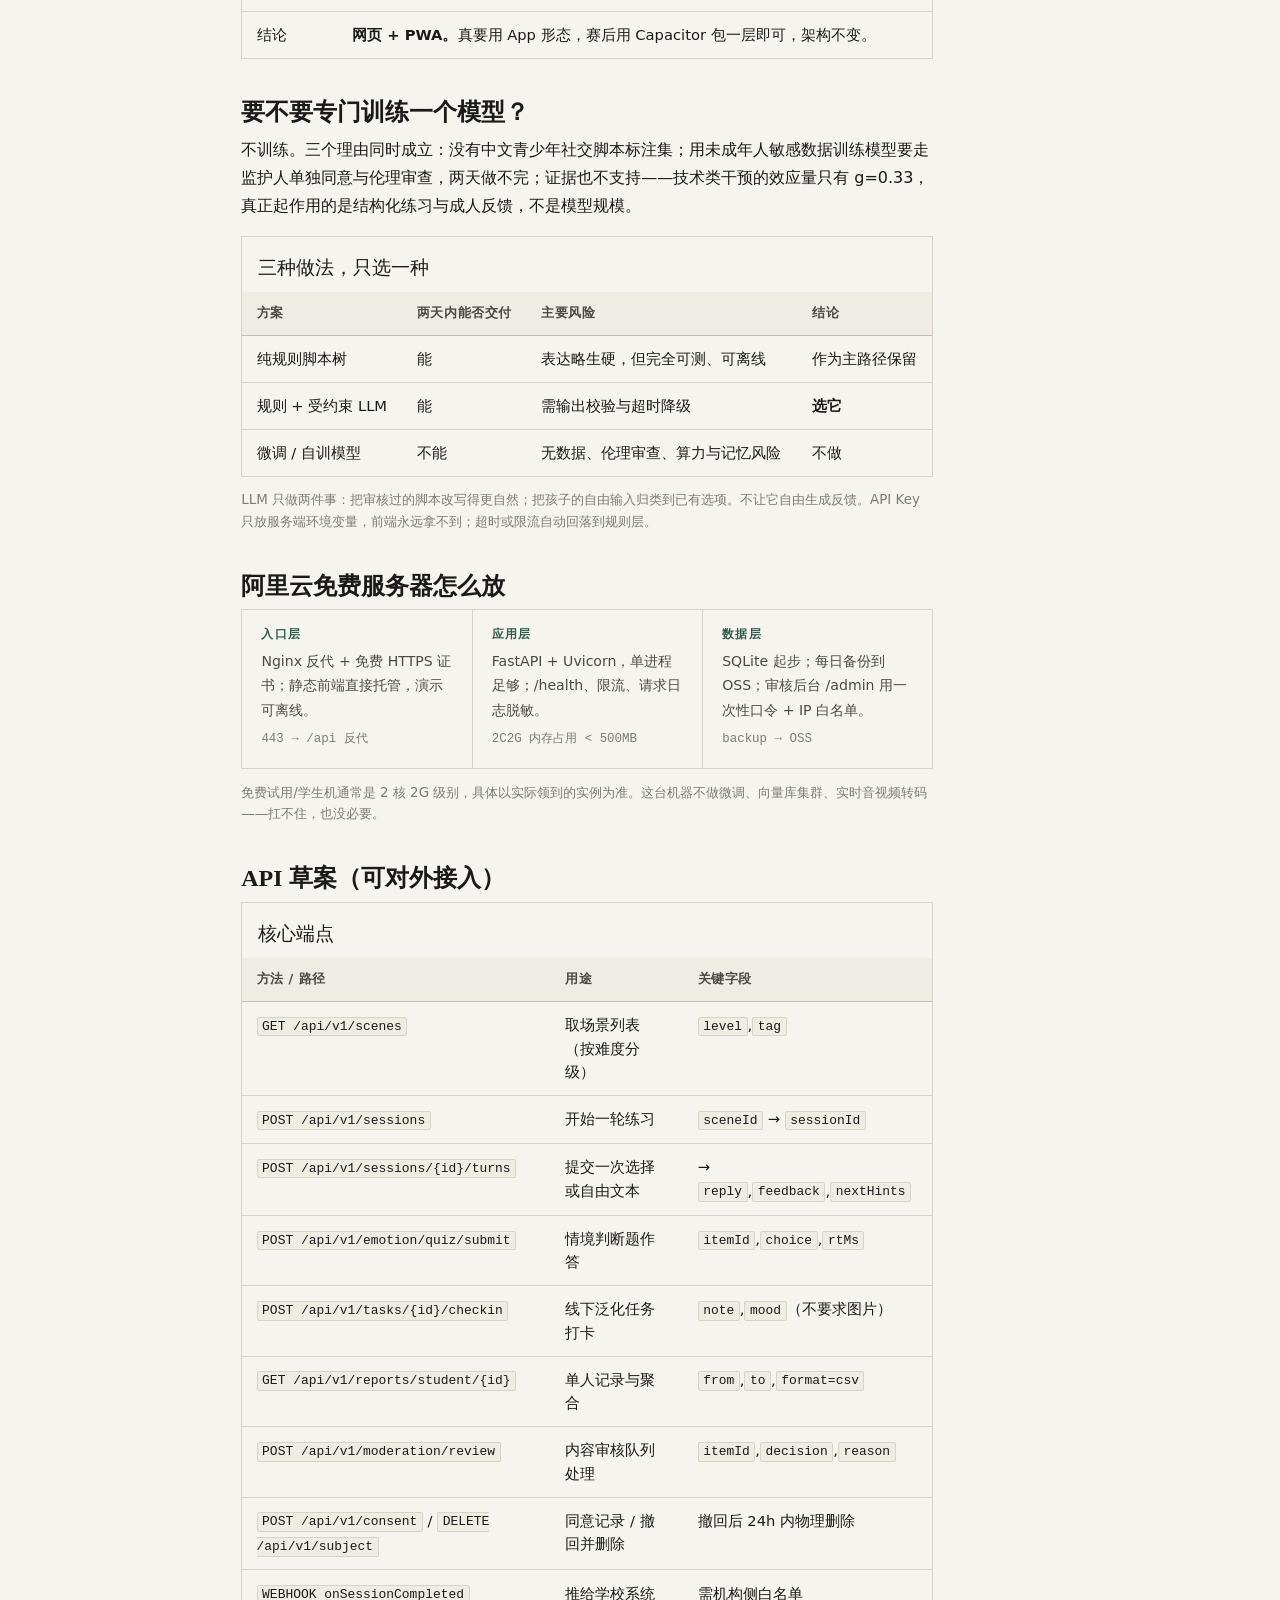
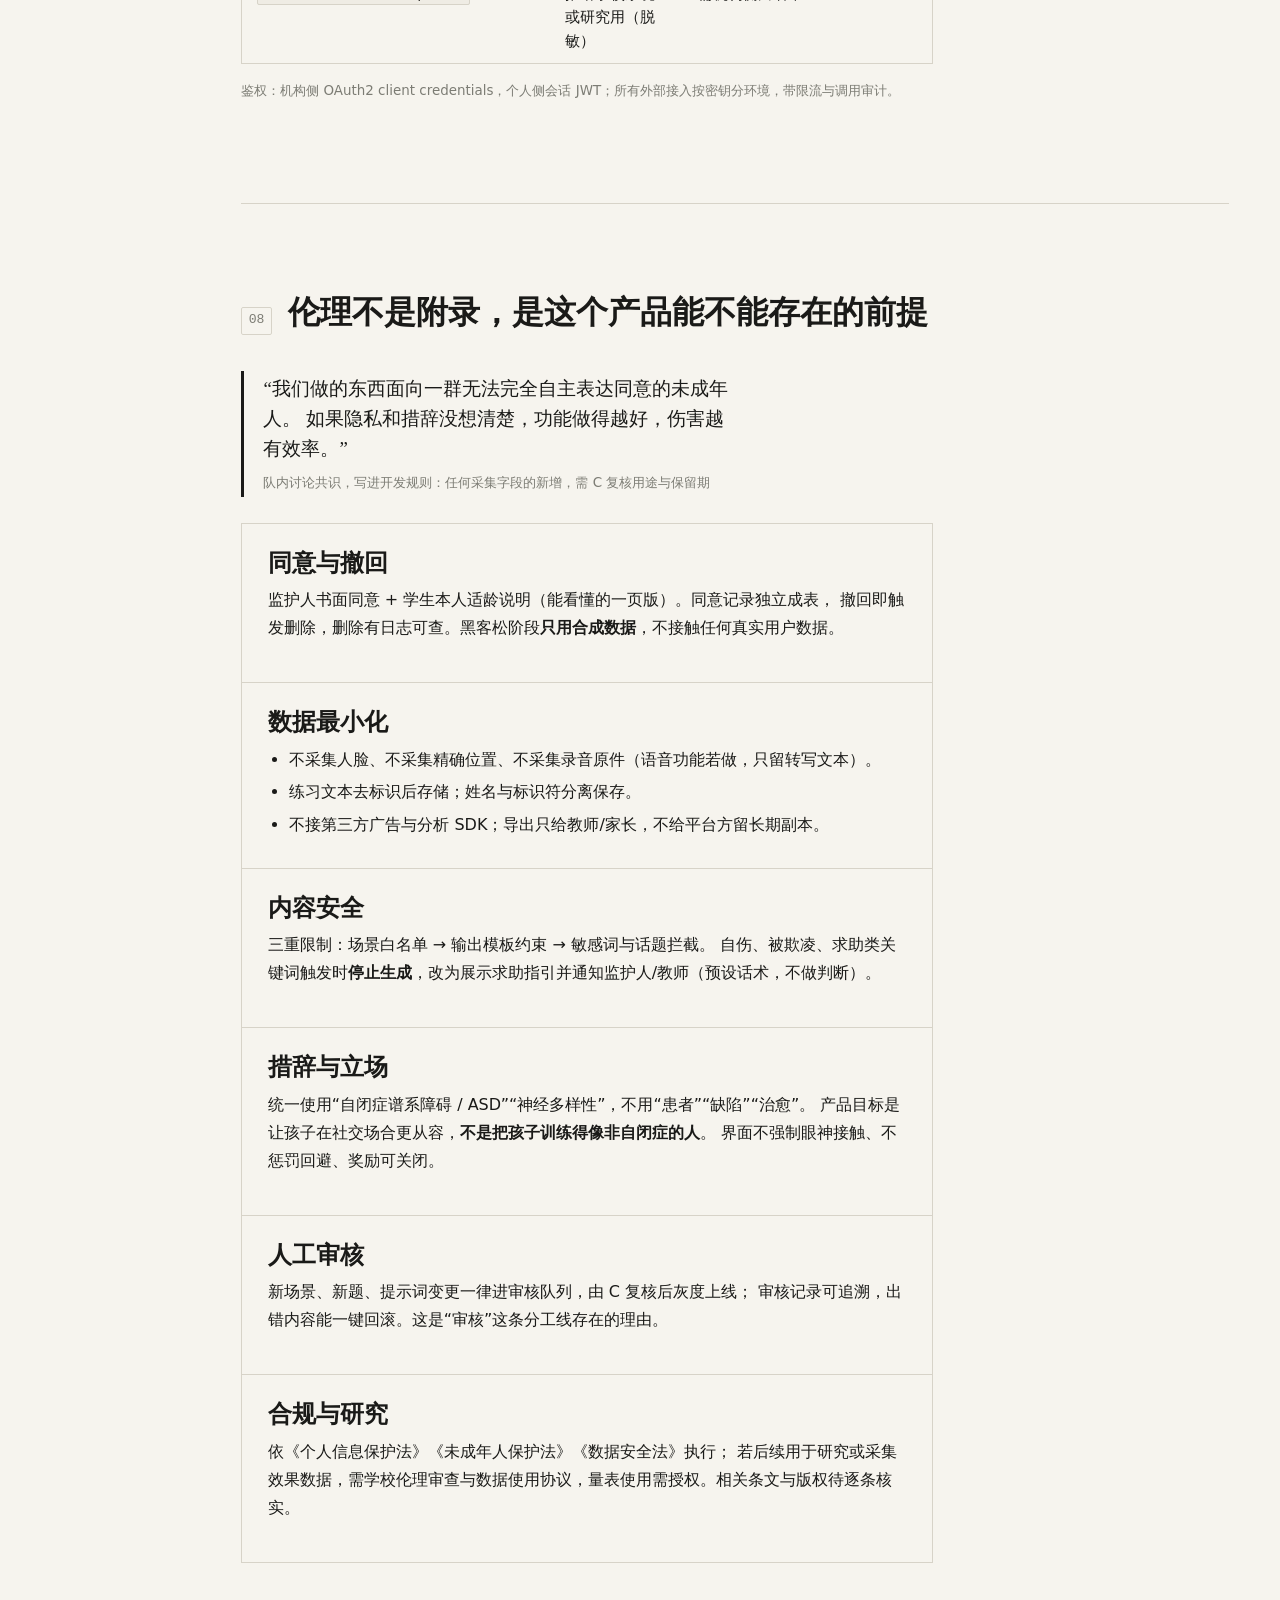
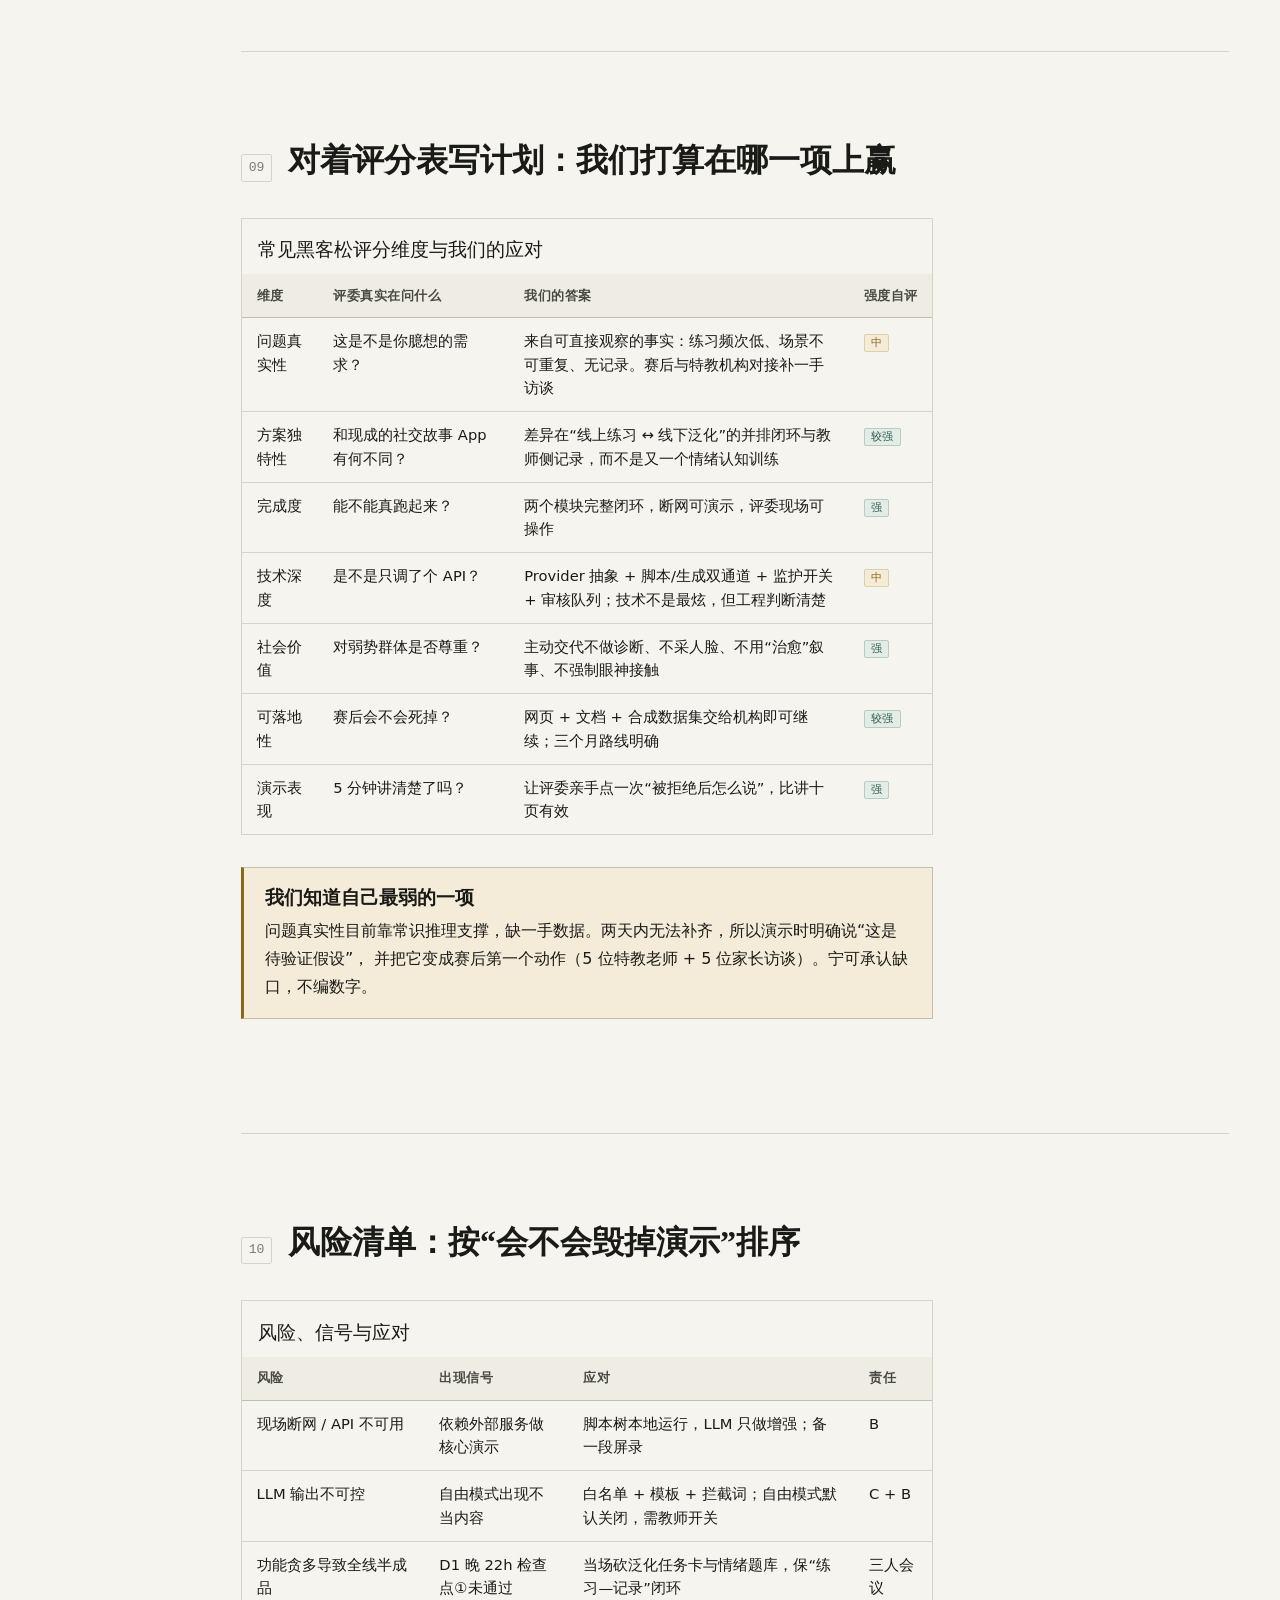
==== commit d18d8808: "本地 ServBay 站点与 API 状态提示 - 新增 xingqiao.localhost 的 Apache 反代示例 - 原型工具条探测同源 API，离线时自动回落" ====
--- a/星桥_黑客松计划书_20261121.html
+++ b/星桥_黑客松计划书_20261121.html
@@ -611,6 +611,7 @@
         <div class="proto-bar">
           <p class="name">社交脚本练习 · 演示版</p>
           <div class="btns" style="display:flex;gap:.5rem;align-items:center;flex-wrap:wrap">
+            <span class="chip no" id="api-state" title="正在检测同源 API">检查 API…</span>
             <span class="chip demo" id="proto-state">待开始</span>
             <button type="button" class="btn btn-ghost btn-sm" id="proto-reset">重新开始</button>
           </div>
@@ -1128,7 +1129,29 @@
 /* ================= 原型状态机 ================= */
 const el = (id)=>document.getElementById(id);
 const sceneList = el("scene-list"), stage = el("stage"), tally = el("tally"), stateChip = el("proto-state");
+const apiChip = el("api-state");
 let cur = null, turnIdx = 0, picks = [], done = false;
+
+/* 同源 API 探测：连上就标注，连不上不影响离线演示 */
+(async () => {
+  const ctrl = new AbortController();
+  const timer = setTimeout(() => ctrl.abort(), 1500);
+  try {
+    const r = await fetch("api/v1/scenes", {signal: ctrl.signal, headers: {Accept: "application/json"}});
+    clearTimeout(timer);
+    if (!r.ok) throw new Error("HTTP " + r.status);
+    const d = await r.json();
+    const n = (d.items || []).length;
+    apiChip.textContent = "本地 API 已连接 · " + n + " 个场景";
+    apiChip.className = "chip go";
+    apiChip.title = "原型对话仍使用内置脚本，避免断网演示失败；API 用于报名、记录与报告。";
+  } catch (e) {
+    clearTimeout(timer);
+    apiChip.textContent = "离线脚本模式";
+    apiChip.className = "chip no";
+    apiChip.title = "未检测到同源 /api；页面仍可完整演示。";
+  }
+})();
 
 function renderScenes(){
   sceneList.innerHTML = "";
